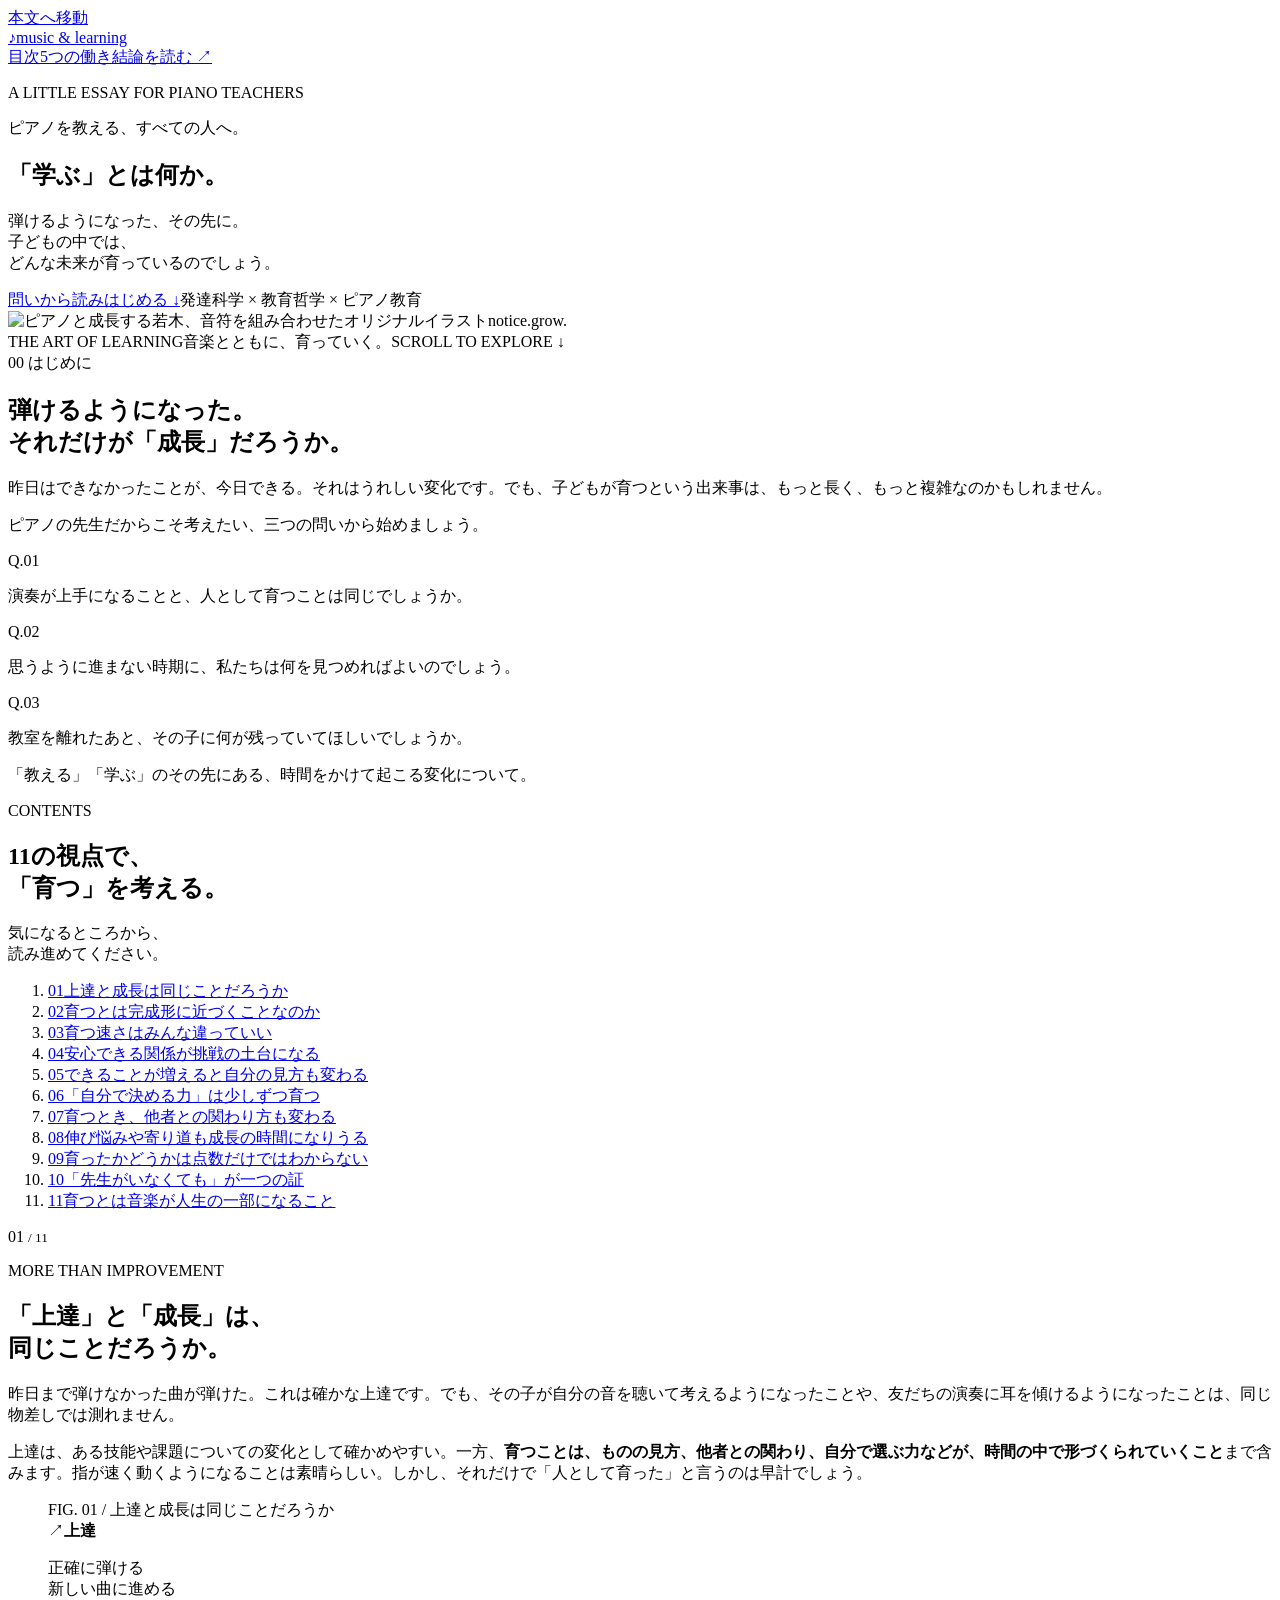
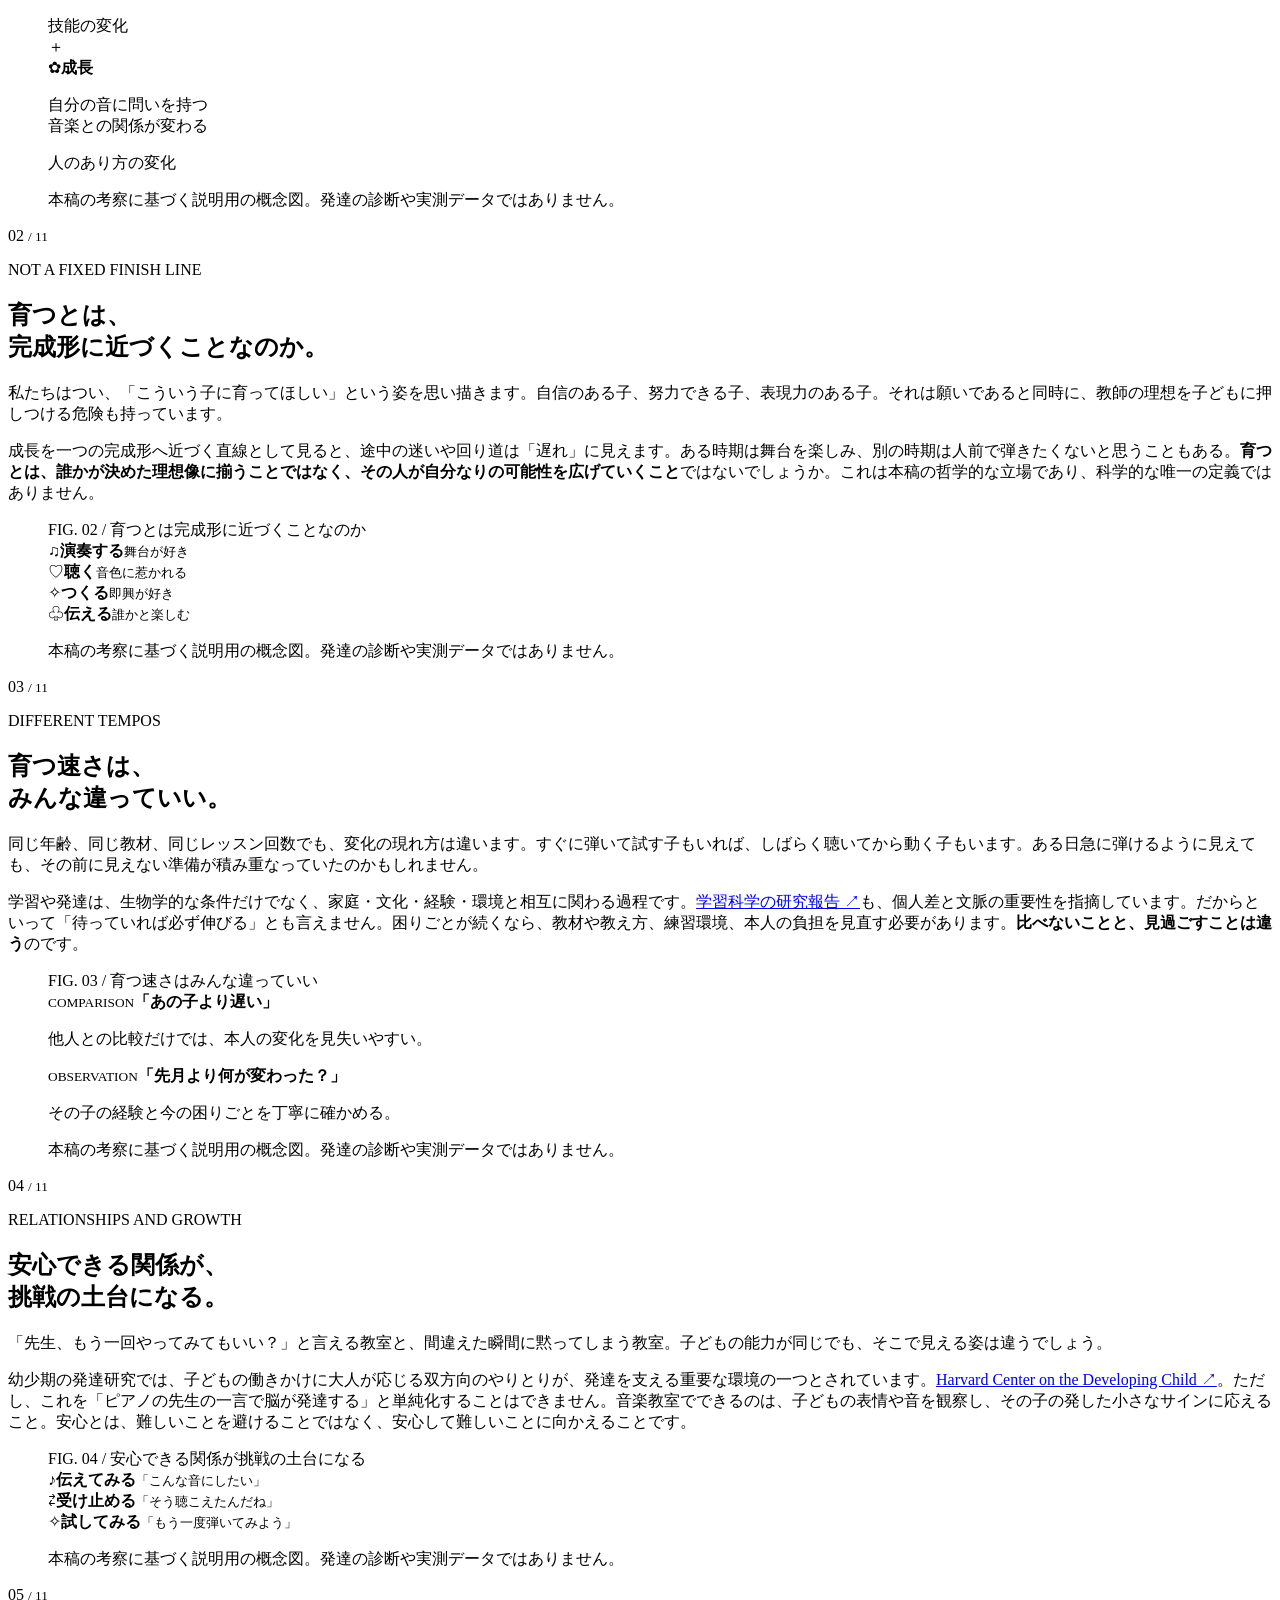
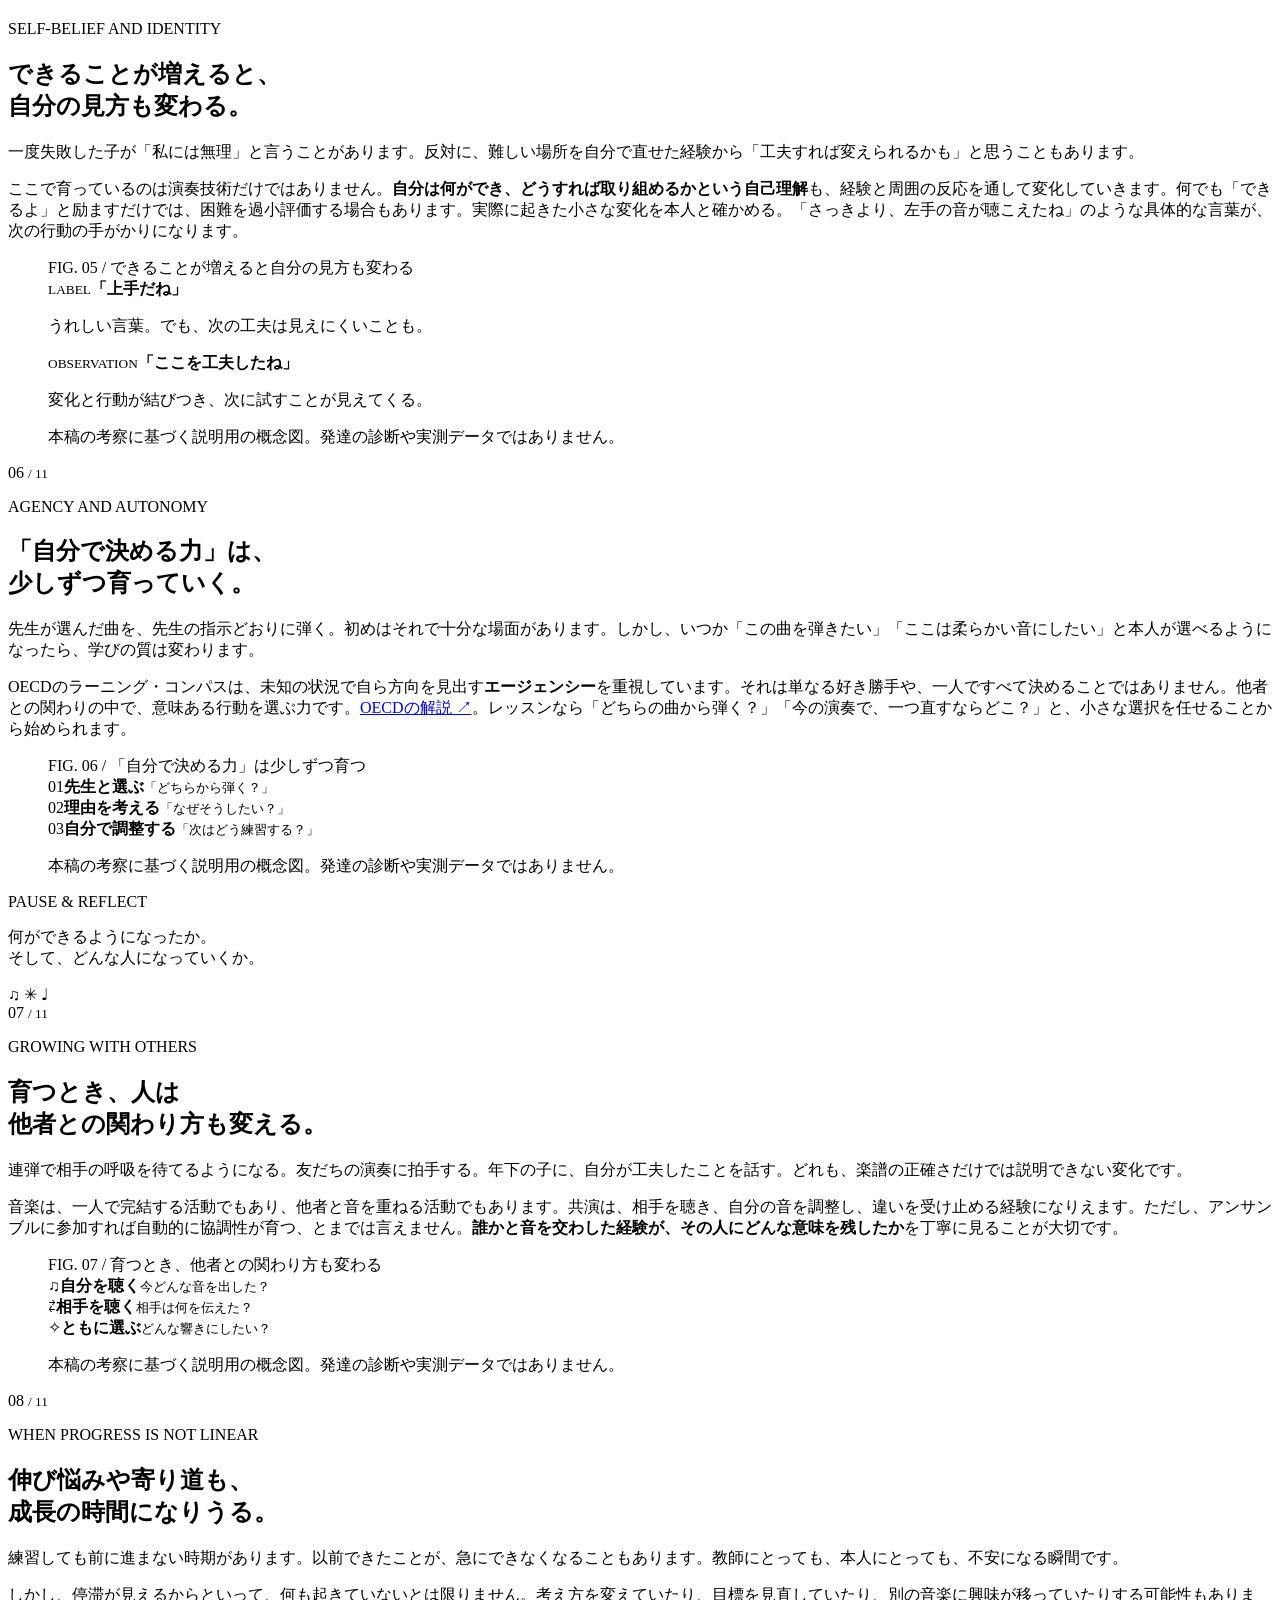
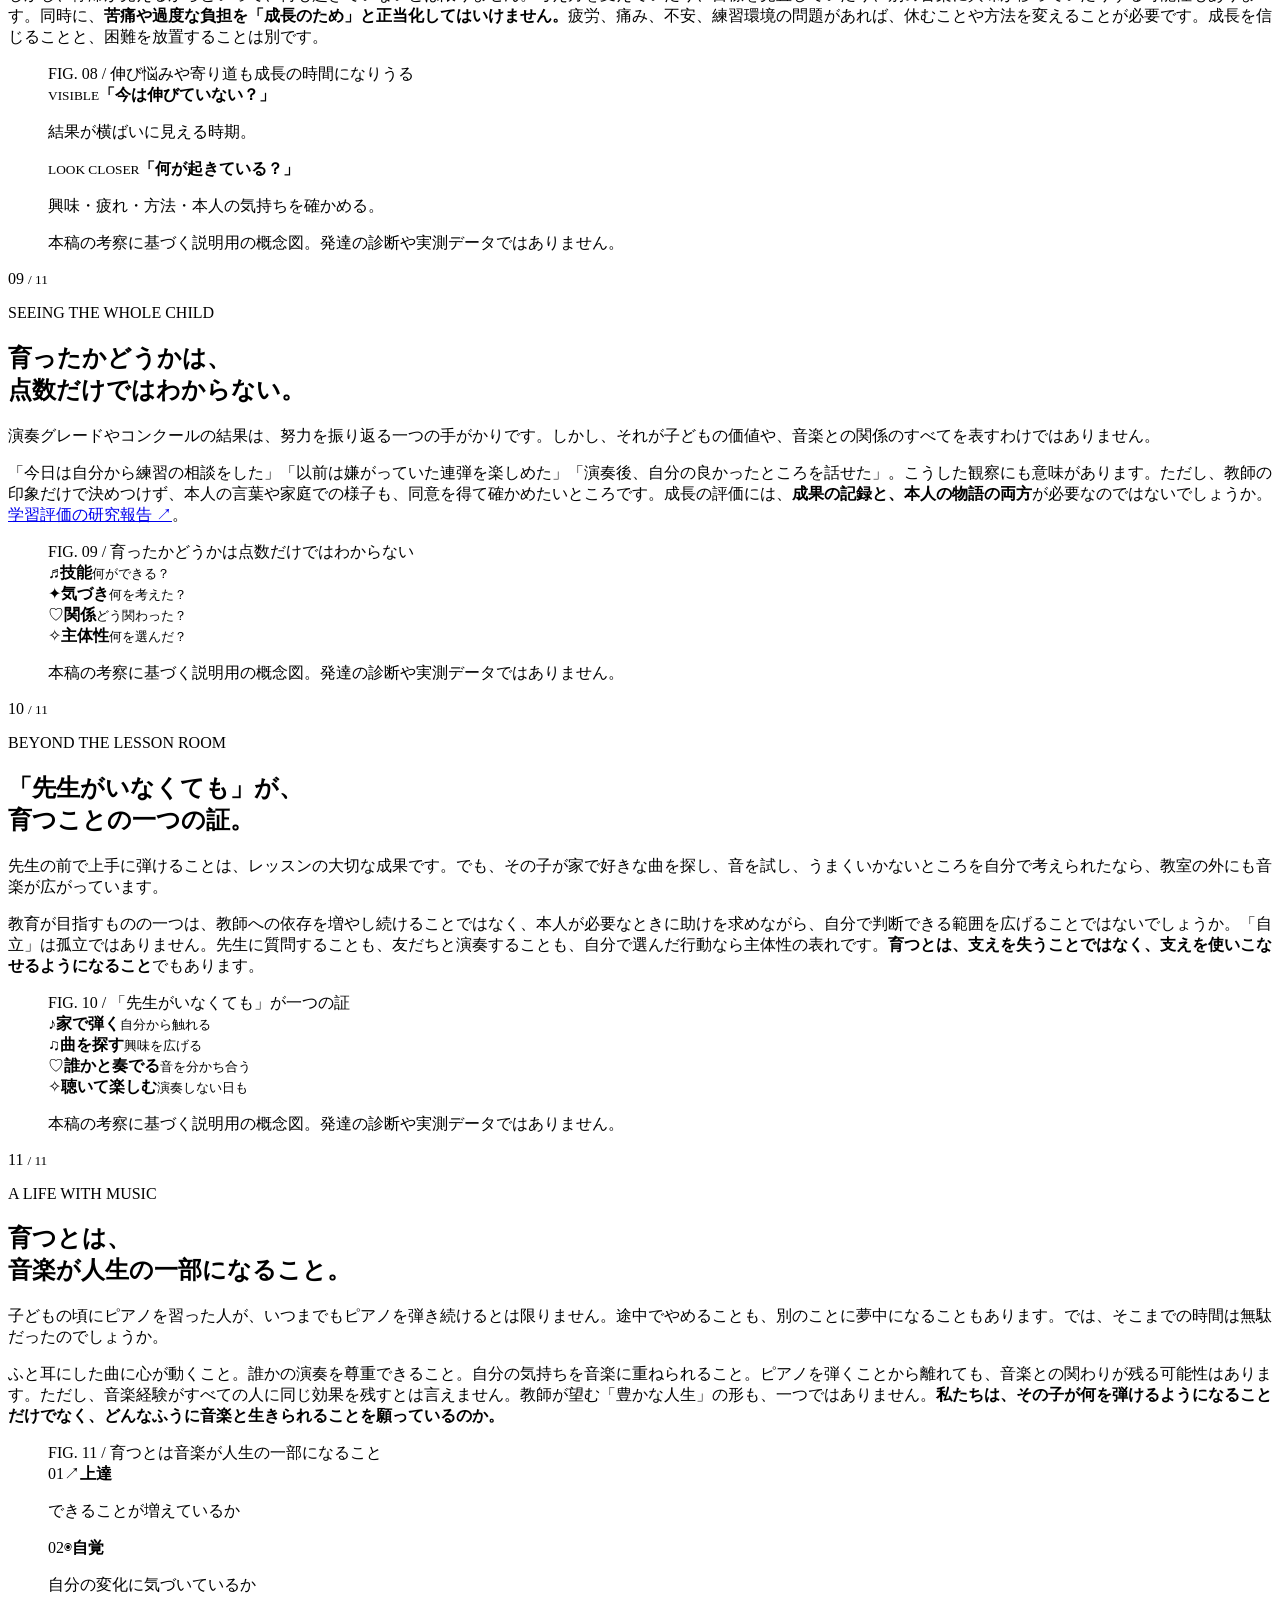
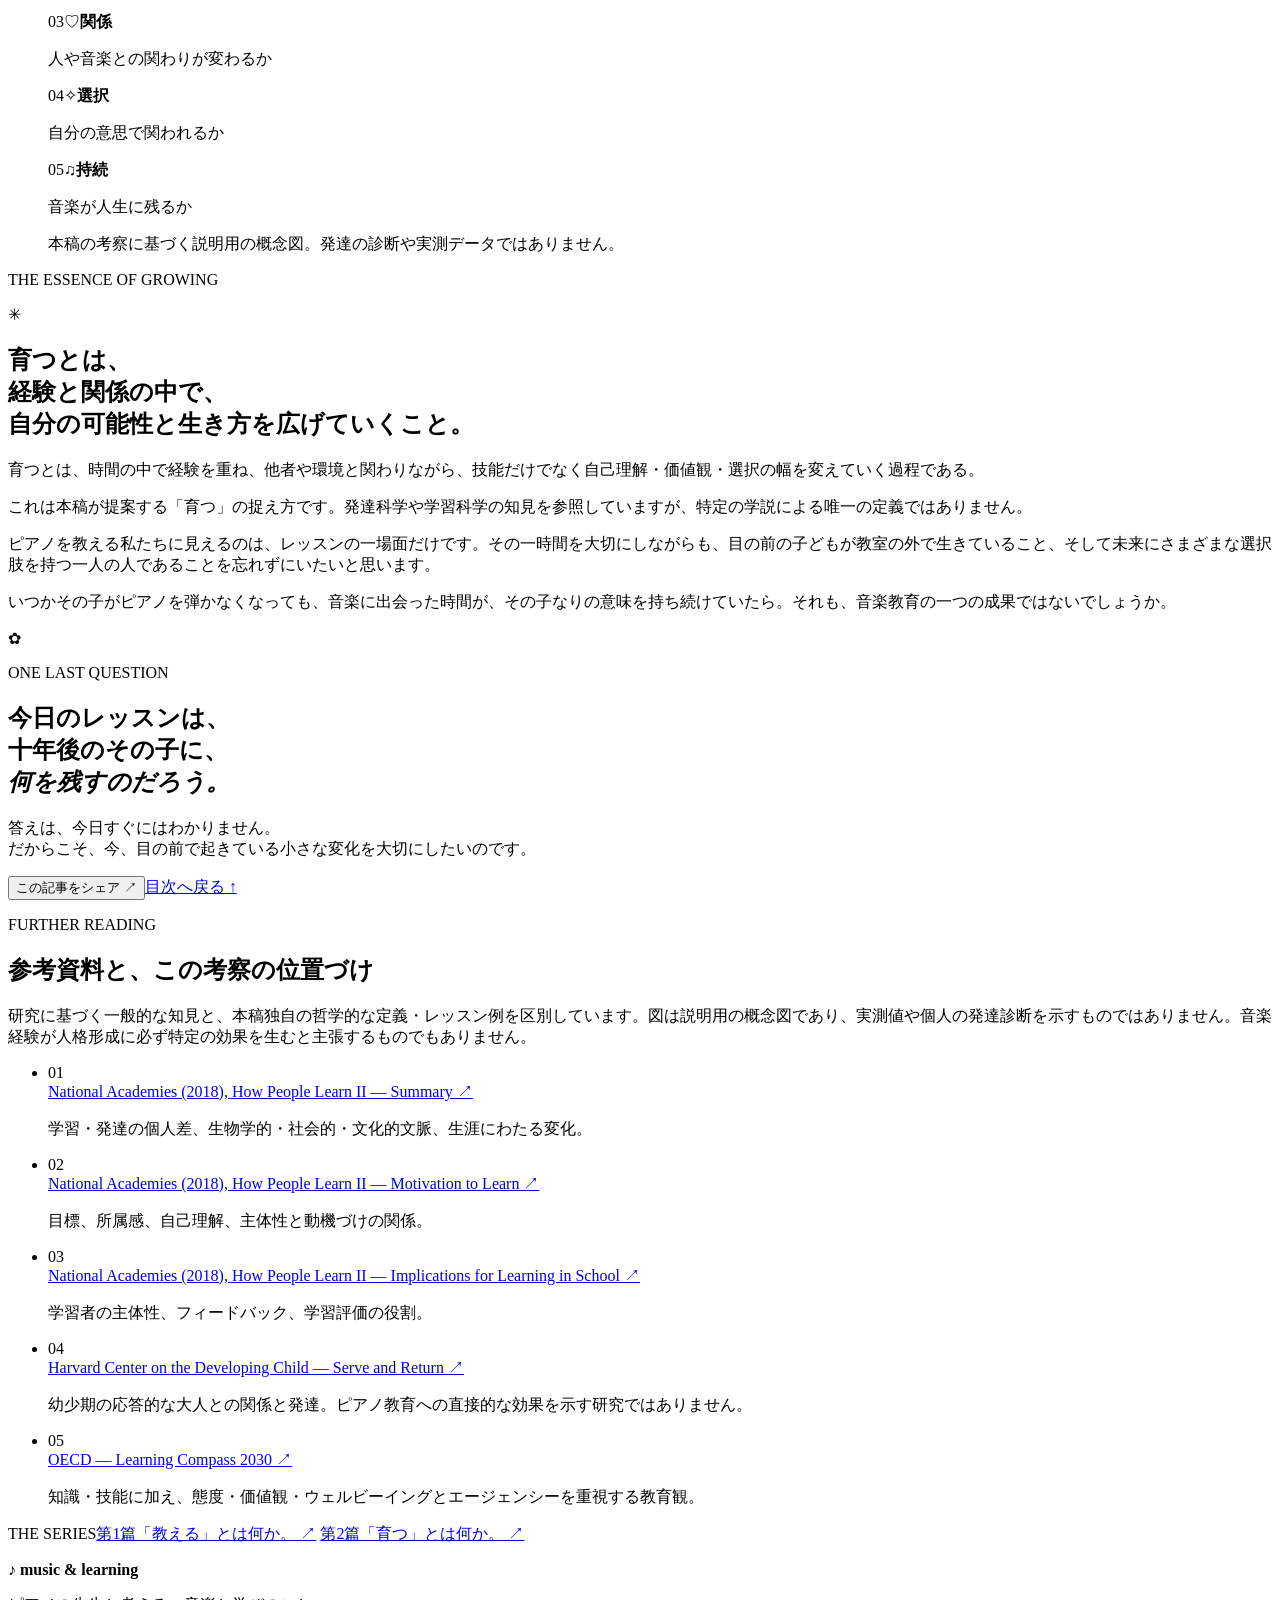
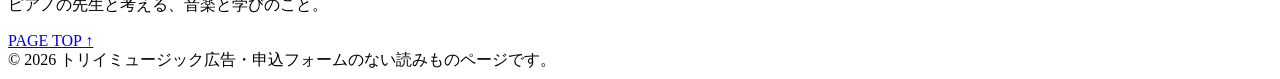
==== grow/index.html @ fafa1468 "Publish third essay LP: Growing beyond piano skill, eleven chapters with research sources" ====
<!doctype html>
<html lang="ja">
<head>
<meta charset="utf-8">
<meta name="viewport" content="width=device-width,initial-scale=1">
<meta name="color-scheme" content="light"><meta name="theme-color" content="#faf8f5">
<title>「育つ」とは何か。｜ピアノの先生と考える、成長の本質</title>
<meta name="description" content="上達することと、育つことは同じ？ ピアノの先生と考える、成長の本質。発達・安心・主体性・評価・音楽のある人生を11の視点から深く考察します。">
<meta name="robots" content="index,follow,max-image-preview:large">
<link rel="canonical" href="https://kens-pro.github.io/Column001/grow/">
<meta property="og:type" content="article"><meta property="og:locale" content="ja_JP">
<meta property="og:title" content="「育つ」とは何か。｜ピアノの先生と考える、成長の本質">
<meta property="og:description" content="弾けるようになった。その先に何が育つ？ ピアノ指導者のための成長をめぐる11章のエッセイ。">
<meta property="og:url" content="https://kens-pro.github.io/Column001/grow/">
<meta property="og:image" content="https://kens-pro.github.io/Column001/grow/hero.svg"><meta name="twitter:card" content="summary_large_image">
<link rel="preconnect" href="https://fonts.googleapis.com"><link rel="preconnect" href="https://fonts.gstatic.com" crossorigin>
<link href="https://fonts.googleapis.com/css2?family=DM+Sans:wght@400;500;600;700&family=Noto+Sans+JP:wght@400;500;600;700&family=Zen+Old+Mincho:wght@400;500;600;700&display=swap" rel="stylesheet">
<link rel="stylesheet" href="./styles.css">
<script type="application/ld+json">{"@context":"https://schema.org","@type":"Article","headline":"「育つ」とは何か。","description":"ピアノ指導者と考える、成長の本質と音楽が人生に残すもの","inLanguage":"ja-JP","mainEntityOfPage":"https://kens-pro.github.io/Column001/grow/","author":{"@type":"Organization","name":"トリイミュージック"},"publisher":{"@type":"Organization","name":"トリイミュージック"},"about":[{"@type":"Thing","name":"音楽教育"},{"@type":"Thing","name":"ピアノレッスン"},{"@type":"Thing","name":"学習科学"}]}</script>
<!-- GTMは既存のGitHub LP用コンテナ。GA4はGTM側のGoogleタグで一元管理、gtag重複送信は行わない。 -->
<script>(function(w,d,s,l,i){w[l]=w[l]||[];w[l].push({'gtm.start':new Date().getTime(),event:'gtm.js'});var f=d.getElementsByTagName(s)[0],j=d.createElement(s),dl=l!=='dataLayer'?'&l='+l:'';j.async=true;j.src='https://www.googletagmanager.com/gtm.js?id='+i+dl;f.parentNode.insertBefore(j,f);})(window,document,'script','dataLayer','GTM-WHZRZKGG');</script>
<meta name="clarity-project-id" content="">
</head>
<body>
<noscript><iframe src="https://www.googletagmanager.com/ns.html?id=GTM-WHZRZKGG" height="0" width="0" style="display:none;visibility:hidden" title="GTM"></iframe></noscript>
<a href="#main" class="skip-link">本文へ移動</a><div id="reading-progress" class="reading-progress" role="presentation"></div>
<header class="site-header"><div class="header-inner"><a class="wordmark" href="#top"><span class="wordmark-mark">♪</span><span>music &amp; learning</span></a><nav class="header-nav" aria-label="ページ内メニュー"><a href="#contents">目次</a><a href="#chapter-11">5つの働き</a><a class="header-pill" href="#conclusion">結論を読む ↗</a></nav></div></header>
<main id="main">
<section class="hero" id="top"><div class="hero-inner"><div class="hero-copy">
<p class="eyebrow"><span class="eyebrow-line"></span>A LITTLE ESSAY FOR PIANO TEACHERS</p>
<p class="hero-preface">ピアノを教える、すべての人へ。</p>
<h1 id="hero-title"><span class="hero-title-line">「学ぶ」とは</span><span class="hero-title-line hero-title-line-accent">何か。</span></h1>
<p class="hero-description">弾けるようになった、その先に。<br>子どもの中では、<br>どんな未来が育っているのでしょう。</p>
<div class="hero-actions"><a class="button button-main" href="#questions">問いから読みはじめる ↓</a><span class="read-meta">発達科学 × 教育哲学 × ピアノ教育</span></div>
</div><div class="hero-visual"><img src="./hero.svg" alt="ピアノと成長する若木、音符を組み合わせたオリジナルイラスト" width="800" height="840" fetchpriority="high"><span class="visual-note note-one">notice.</span><span class="visual-note note-two">grow.</span></div></div>
<div class="hero-bottom"><span>THE ART OF LEARNING</span><span>音楽とともに、育っていく。</span><span>SCROLL TO EXPLORE ↓</span></div></section>

<section class="opening section-wrap" id="questions" data-article-section="questions"><div class="section-kicker"><span class="small-num">00</span> はじめに</div><div class="opening-grid"><div><h2 class="display-heading">弾けるようになった。<br><span class="accent-underline">それだけが「成長」だろうか。</span></h2><p>昨日はできなかったことが、今日できる。それはうれしい変化です。でも、子どもが育つという出来事は、もっと長く、もっと複雑なのかもしれません。</p><p>ピアノの先生だからこそ考えたい、三つの問いから始めましょう。</p></div><div class="question-stack"><div class="question-item"><span class="question-num">Q.01</span><p>演奏が上手になることと、人として育つことは同じでしょうか。</p></div><div class="question-item"><span class="question-num">Q.02</span><p>思うように進まない時期に、私たちは何を見つめればよいのでしょう。</p></div><div class="question-item"><span class="question-num">Q.03</span><p>教室を離れたあと、その子に何が残っていてほしいでしょうか。</p></div></div></div><p class="soft-note">「教える」「学ぶ」のその先にある、時間をかけて起こる変化について。</p></section>
<section class="toc-panel" id="contents"><div class="section-wrap toc-inner"><div class="toc-heading"><div><p class="eyebrow muted">CONTENTS</p><h2>11の視点で、<br>「育つ」を考える。</h2></div><p>気になるところから、<br>読み進めてください。</p></div><ol class="toc-grid"><li><a href="#chapter-1"><span>01</span>上達と成長は同じことだろうか</a></li><li><a href="#chapter-2"><span>02</span>育つとは完成形に近づくことなのか</a></li><li><a href="#chapter-3"><span>03</span>育つ速さはみんな違っていい</a></li><li><a href="#chapter-4"><span>04</span>安心できる関係が挑戦の土台になる</a></li><li><a href="#chapter-5"><span>05</span>できることが増えると自分の見方も変わる</a></li><li><a href="#chapter-6"><span>06</span>「自分で決める力」は少しずつ育つ</a></li><li><a href="#chapter-7"><span>07</span>育つとき、他者との関わり方も変わる</a></li><li><a href="#chapter-8"><span>08</span>伸び悩みや寄り道も成長の時間になりうる</a></li><li><a href="#chapter-9"><span>09</span>育ったかどうかは点数だけではわからない</a></li><li><a href="#chapter-10"><span>10</span>「先生がいなくても」が一つの証</a></li><li><a href="#chapter-11"><span>11</span>育つとは音楽が人生の一部になること</a></li></ol></div></section>
<div class="article"><section class="chapter section-wrap " id="chapter-1" data-article-section="01"><div class="chapter-header"><span class="chapter-no">01 <small>/ 11</small></span><div><p class="chapter-overline">MORE THAN IMPROVEMENT</p><h2>「上達」と「成長」は、<br>同じことだろうか。</h2></div></div><div class="prose"><p>昨日まで弾けなかった曲が弾けた。これは確かな上達です。でも、その子が自分の音を聴いて考えるようになったことや、友だちの演奏に耳を傾けるようになったことは、同じ物差しでは測れません。</p><p>上達は、ある技能や課題についての変化として確かめやすい。一方、<strong>育つことは、ものの見方、他者との関わり、自分で選ぶ力などが、時間の中で形づくられていくこと</strong>まで含みます。指が速く動くようになることは素晴らしい。しかし、それだけで「人として育った」と言うのは早計でしょう。</p></div><figure class="visual-card"><figcaption class="figure-label">FIG. 01 / 上達と成長は同じことだろうか</figcaption><div class="compare-cols"><div class="compare-box teacher"><span class="diagram-icon">↗</span><strong>上達</strong><p>正確に弾ける<br>新しい曲に進める</p><span class="diagram-caption">技能の変化</span></div><div class="figure-arrow">＋</div><div class="compare-box student"><span class="diagram-icon">✿</span><strong>成長</strong><p>自分の音に問いを持つ<br>音楽との関係が変わる</p><span class="diagram-caption">人のあり方の変化</span></div></div><p class="figure-foot">本稿の考察に基づく説明用の概念図。発達の診断や実測データではありません。</p></figure></section>
<section class="chapter section-wrap " id="chapter-2" data-article-section="02"><div class="chapter-header"><span class="chapter-no">02 <small>/ 11</small></span><div><p class="chapter-overline">NOT A FIXED FINISH LINE</p><h2>育つとは、<br>完成形に近づくことなのか。</h2></div></div><div class="prose"><p>私たちはつい、「こういう子に育ってほしい」という姿を思い描きます。自信のある子、努力できる子、表現力のある子。それは願いであると同時に、教師の理想を子どもに押しつける危険も持っています。</p><p>成長を一つの完成形へ近づく直線として見ると、途中の迷いや回り道は「遅れ」に見えます。ある時期は舞台を楽しみ、別の時期は人前で弾きたくないと思うこともある。<strong>育つとは、誰かが決めた理想像に揃うことではなく、その人が自分なりの可能性を広げていくこと</strong>ではないでしょうか。これは本稿の哲学的な立場であり、科学的な唯一の定義ではありません。</p></div><figure class="visual-card"><figcaption class="figure-label">FIG. 02 / 育つとは完成形に近づくことなのか</figcaption><div class="learning-four"><div><span class="learning-four-symbol">♫</span><strong>演奏する</strong><small>舞台が好き</small></div><div><span class="learning-four-symbol">♡</span><strong>聴く</strong><small>音色に惹かれる</small></div><div><span class="learning-four-symbol">✧</span><strong>つくる</strong><small>即興が好き</small></div><div><span class="learning-four-symbol">♧</span><strong>伝える</strong><small>誰かと楽しむ</small></div></div><p class="figure-foot">本稿の考察に基づく説明用の概念図。発達の診断や実測データではありません。</p></figure></section>
<section class="chapter section-wrap " id="chapter-3" data-article-section="03"><div class="chapter-header"><span class="chapter-no">03 <small>/ 11</small></span><div><p class="chapter-overline">DIFFERENT TEMPOS</p><h2>育つ速さは、<br>みんな違っていい。</h2></div></div><div class="prose"><p>同じ年齢、同じ教材、同じレッスン回数でも、変化の現れ方は違います。すぐに弾いて試す子もいれば、しばらく聴いてから動く子もいます。ある日急に弾けるように見えても、その前に見えない準備が積み重なっていたのかもしれません。</p><p>学習や発達は、生物学的な条件だけでなく、家庭・文化・経験・環境と相互に関わる過程です。<a class="source-link" href="#sources">学習科学の研究報告 ↗</a>も、個人差と文脈の重要性を指摘しています。だからといって「待っていれば必ず伸びる」とも言えません。困りごとが続くなら、教材や教え方、練習環境、本人の負担を見直す必要があります。<strong>比べないことと、見過ごすことは違う</strong>のです。</p></div><figure class="visual-card"><figcaption class="figure-label">FIG. 03 / 育つ速さはみんな違っていい</figcaption><div class="two-paths"><div class="path-muted"><small>COMPARISON</small><strong>「あの子より遅い」</strong><p>他人との比較だけでは、本人の変化を見失いやすい。</p></div><div class="path-active"><small>OBSERVATION</small><strong>「先月より何が変わった？」</strong><p>その子の経験と今の困りごとを丁寧に確かめる。</p></div></div><p class="figure-foot">本稿の考察に基づく説明用の概念図。発達の診断や実測データではありません。</p></figure></section>
<section class="chapter section-wrap " id="chapter-4" data-article-section="04"><div class="chapter-header"><span class="chapter-no">04 <small>/ 11</small></span><div><p class="chapter-overline">RELATIONSHIPS AND GROWTH</p><h2>安心できる関係が、<br>挑戦の土台になる。</h2></div></div><div class="prose"><p>「先生、もう一回やってみてもいい？」と言える教室と、間違えた瞬間に黙ってしまう教室。子どもの能力が同じでも、そこで見える姿は違うでしょう。</p><p>幼少期の発達研究では、子どもの働きかけに大人が応じる双方向のやりとりが、発達を支える重要な環境の一つとされています。<a class="source-link" href="#sources">Harvard Center on the Developing Child ↗</a>。ただし、これを「ピアノの先生の一言で脳が発達する」と単純化することはできません。音楽教室でできるのは、子どもの表情や音を観察し、その子の発した小さなサインに応えること。安心とは、難しいことを避けることではなく、安心して難しいことに向かえることです。</p></div><figure class="visual-card"><figcaption class="figure-label">FIG. 04 / 安心できる関係が挑戦の土台になる</figcaption><div class="social-diagram"><div><span>♪</span><strong>伝えてみる</strong><small>「こんな音にしたい」</small></div><div><span>⇄</span><strong>受け止める</strong><small>「そう聴こえたんだね」</small></div><div><span>✧</span><strong>試してみる</strong><small>「もう一度弾いてみよう」</small></div></div><p class="figure-foot">本稿の考察に基づく説明用の概念図。発達の診断や実測データではありません。</p></figure></section>
<section class="chapter section-wrap " id="chapter-5" data-article-section="05"><div class="chapter-header"><span class="chapter-no">05 <small>/ 11</small></span><div><p class="chapter-overline">SELF-BELIEF AND IDENTITY</p><h2>できることが増えると、<br>自分の見方も変わる。</h2></div></div><div class="prose"><p>一度失敗した子が「私には無理」と言うことがあります。反対に、難しい場所を自分で直せた経験から「工夫すれば変えられるかも」と思うこともあります。</p><p>ここで育っているのは演奏技術だけではありません。<strong>自分は何ができ、どうすれば取り組めるかという自己理解</strong>も、経験と周囲の反応を通して変化していきます。何でも「できるよ」と励ますだけでは、困難を過小評価する場合もあります。実際に起きた小さな変化を本人と確かめる。「さっきより、左手の音が聴こえたね」のような具体的な言葉が、次の行動の手がかりになります。</p></div><figure class="visual-card"><figcaption class="figure-label">FIG. 05 / できることが増えると自分の見方も変わる</figcaption><div class="two-paths"><div class="path-muted"><small>LABEL</small><strong>「上手だね」</strong><p>うれしい言葉。でも、次の工夫は見えにくいことも。</p></div><div class="path-active"><small>OBSERVATION</small><strong>「ここを工夫したね」</strong><p>変化と行動が結びつき、次に試すことが見えてくる。</p></div></div><p class="figure-foot">本稿の考察に基づく説明用の概念図。発達の診断や実測データではありません。</p></figure></section>
<section class="chapter section-wrap " id="chapter-6" data-article-section="06"><div class="chapter-header"><span class="chapter-no">06 <small>/ 11</small></span><div><p class="chapter-overline">AGENCY AND AUTONOMY</p><h2>「自分で決める力」は、<br>少しずつ育っていく。</h2></div></div><div class="prose"><p>先生が選んだ曲を、先生の指示どおりに弾く。初めはそれで十分な場面があります。しかし、いつか「この曲を弾きたい」「ここは柔らかい音にしたい」と本人が選べるようになったら、学びの質は変わります。</p><p>OECDのラーニング・コンパスは、未知の状況で自ら方向を見出す<strong>エージェンシー</strong>を重視しています。それは単なる好き勝手や、一人ですべて決めることではありません。他者との関わりの中で、意味ある行動を選ぶ力です。<a class="source-link" href="#sources">OECDの解説 ↗</a>。レッスンなら「どちらの曲から弾く？」「今の演奏で、一つ直すならどこ？」と、小さな選択を任せることから始められます。</p></div><figure class="visual-card"><figcaption class="figure-label">FIG. 06 / 「自分で決める力」は少しずつ育つ</figcaption><div class="social-diagram"><div><span>01</span><strong>先生と選ぶ</strong><small>「どちらから弾く？」</small></div><div><span>02</span><strong>理由を考える</strong><small>「なぜそうしたい？」</small></div><div><span>03</span><strong>自分で調整する</strong><small>「次はどう練習する？」</small></div></div><p class="figure-foot">本稿の考察に基づく説明用の概念図。発達の診断や実測データではありません。</p></figure></section><section class="interlude" aria-hidden="true"><div class="interlude-inner"><span>PAUSE &amp; REFLECT</span><p>何ができるようになったか。<br>そして、どんな人になっていくか。</p><span class="interlude-decoration">♫ ✳ ♩</span></div></section><section class="chapter section-wrap " id="chapter-7" data-article-section="07"><div class="chapter-header"><span class="chapter-no">07 <small>/ 11</small></span><div><p class="chapter-overline">GROWING WITH OTHERS</p><h2>育つとき、人は<br>他者との関わり方も変える。</h2></div></div><div class="prose"><p>連弾で相手の呼吸を待てるようになる。友だちの演奏に拍手する。年下の子に、自分が工夫したことを話す。どれも、楽譜の正確さだけでは説明できない変化です。</p><p>音楽は、一人で完結する活動でもあり、他者と音を重ねる活動でもあります。共演は、相手を聴き、自分の音を調整し、違いを受け止める経験になりえます。ただし、アンサンブルに参加すれば自動的に協調性が育つ、とまでは言えません。<strong>誰かと音を交わした経験が、その人にどんな意味を残したか</strong>を丁寧に見ることが大切です。</p></div><figure class="visual-card"><figcaption class="figure-label">FIG. 07 / 育つとき、他者との関わり方も変わる</figcaption><div class="social-diagram"><div><span>♫</span><strong>自分を聴く</strong><small>今どんな音を出した？</small></div><div><span>⇄</span><strong>相手を聴く</strong><small>相手は何を伝えた？</small></div><div><span>✧</span><strong>ともに選ぶ</strong><small>どんな響きにしたい？</small></div></div><p class="figure-foot">本稿の考察に基づく説明用の概念図。発達の診断や実測データではありません。</p></figure></section>
<section class="chapter section-wrap " id="chapter-8" data-article-section="08"><div class="chapter-header"><span class="chapter-no">08 <small>/ 11</small></span><div><p class="chapter-overline">WHEN PROGRESS IS NOT LINEAR</p><h2>伸び悩みや寄り道も、<br>成長の時間になりうる。</h2></div></div><div class="prose"><p>練習しても前に進まない時期があります。以前できたことが、急にできなくなることもあります。教師にとっても、本人にとっても、不安になる瞬間です。</p><p>しかし、停滞が見えるからといって、何も起きていないとは限りません。考え方を変えていたり、目標を見直していたり、別の音楽に興味が移っていたりする可能性もあります。同時に、<strong>苦痛や過度な負担を「成長のため」と正当化してはいけません。</strong>疲労、痛み、不安、練習環境の問題があれば、休むことや方法を変えることが必要です。成長を信じることと、困難を放置することは別です。</p></div><figure class="visual-card"><figcaption class="figure-label">FIG. 08 / 伸び悩みや寄り道も成長の時間になりうる</figcaption><div class="two-paths"><div class="path-muted"><small>VISIBLE</small><strong>「今は伸びていない？」</strong><p>結果が横ばいに見える時期。</p></div><div class="path-active"><small>LOOK CLOSER</small><strong>「何が起きている？」</strong><p>興味・疲れ・方法・本人の気持ちを確かめる。</p></div></div><p class="figure-foot">本稿の考察に基づく説明用の概念図。発達の診断や実測データではありません。</p></figure></section>
<section class="chapter section-wrap " id="chapter-9" data-article-section="09"><div class="chapter-header"><span class="chapter-no">09 <small>/ 11</small></span><div><p class="chapter-overline">SEEING THE WHOLE CHILD</p><h2>育ったかどうかは、<br>点数だけではわからない。</h2></div></div><div class="prose"><p>演奏グレードやコンクールの結果は、努力を振り返る一つの手がかりです。しかし、それが子どもの価値や、音楽との関係のすべてを表すわけではありません。</p><p>「今日は自分から練習の相談をした」「以前は嫌がっていた連弾を楽しめた」「演奏後、自分の良かったところを話せた」。こうした観察にも意味があります。ただし、教師の印象だけで決めつけず、本人の言葉や家庭での様子も、同意を得て確かめたいところです。成長の評価には、<strong>成果の記録と、本人の物語の両方</strong>が必要なのではないでしょうか。<a class="source-link" href="#sources">学習評価の研究報告 ↗</a>。</p></div><figure class="visual-card"><figcaption class="figure-label">FIG. 09 / 育ったかどうかは点数だけではわからない</figcaption><div class="learning-four"><div><span class="learning-four-symbol">♬</span><strong>技能</strong><small>何ができる？</small></div><div><span class="learning-four-symbol">✦</span><strong>気づき</strong><small>何を考えた？</small></div><div><span class="learning-four-symbol">♡</span><strong>関係</strong><small>どう関わった？</small></div><div><span class="learning-four-symbol">✧</span><strong>主体性</strong><small>何を選んだ？</small></div></div><p class="figure-foot">本稿の考察に基づく説明用の概念図。発達の診断や実測データではありません。</p></figure></section>
<section class="chapter section-wrap " id="chapter-10" data-article-section="10"><div class="chapter-header"><span class="chapter-no">10 <small>/ 11</small></span><div><p class="chapter-overline">BEYOND THE LESSON ROOM</p><h2>「先生がいなくても」が、<br>育つことの一つの証。</h2></div></div><div class="prose"><p>先生の前で上手に弾けることは、レッスンの大切な成果です。でも、その子が家で好きな曲を探し、音を試し、うまくいかないところを自分で考えられたなら、教室の外にも音楽が広がっています。</p><p>教育が目指すものの一つは、教師への依存を増やし続けることではなく、本人が必要なときに助けを求めながら、自分で判断できる範囲を広げることではないでしょうか。「自立」は孤立ではありません。先生に質問することも、友だちと演奏することも、自分で選んだ行動なら主体性の表れです。<strong>育つとは、支えを失うことではなく、支えを使いこなせるようになること</strong>でもあります。</p></div><figure class="visual-card"><figcaption class="figure-label">FIG. 10 / 「先生がいなくても」が一つの証</figcaption><div class="learning-four"><div><span class="learning-four-symbol">♪</span><strong>家で弾く</strong><small>自分から触れる</small></div><div><span class="learning-four-symbol">♫</span><strong>曲を探す</strong><small>興味を広げる</small></div><div><span class="learning-four-symbol">♡</span><strong>誰かと奏でる</strong><small>音を分かち合う</small></div><div><span class="learning-four-symbol">✧</span><strong>聴いて楽しむ</strong><small>演奏しない日も</small></div></div><p class="figure-foot">本稿の考察に基づく説明用の概念図。発達の診断や実測データではありません。</p></figure></section>
<section class="chapter section-wrap chapter-eleven" id="chapter-11" data-article-section="11"><div class="chapter-header"><span class="chapter-no">11 <small>/ 11</small></span><div><p class="chapter-overline">A LIFE WITH MUSIC</p><h2>育つとは、<br>音楽が人生の一部になること。</h2></div></div><div class="prose"><p>子どもの頃にピアノを習った人が、いつまでもピアノを弾き続けるとは限りません。途中でやめることも、別のことに夢中になることもあります。では、そこまでの時間は無駄だったのでしょうか。</p><p>ふと耳にした曲に心が動くこと。誰かの演奏を尊重できること。自分の気持ちを音楽に重ねられること。ピアノを弾くことから離れても、音楽との関わりが残る可能性はあります。ただし、音楽経験がすべての人に同じ効果を残すとは言えません。教師が望む「豊かな人生」の形も、一つではありません。<strong>私たちは、その子が何を弾けるようになることだけでなく、どんなふうに音楽と生きられることを願っているのか。</strong></p></div><figure class="visual-card"><figcaption class="figure-label">FIG. 11 / 育つとは音楽が人生の一部になること</figcaption><div class="five-rows"><div class="five-row"><span class="five-index">01</span><span class="five-symbol">↗</span><strong>上達</strong><p>できることが増えているか</p></div><div class="five-row"><span class="five-index">02</span><span class="five-symbol">◉</span><strong>自覚</strong><p>自分の変化に気づいているか</p></div><div class="five-row"><span class="five-index">03</span><span class="five-symbol">♡</span><strong>関係</strong><p>人や音楽との関わりが変わるか</p></div><div class="five-row"><span class="five-index">04</span><span class="five-symbol">✧</span><strong>選択</strong><p>自分の意思で関われるか</p></div><div class="five-row"><span class="five-index">05</span><span class="five-symbol">♫</span><strong>持続</strong><p>音楽が人生に残るか</p></div></div><p class="figure-foot">本稿の考察に基づく説明用の概念図。発達の診断や実測データではありません。</p></figure></section></div><section class="conclusion" id="conclusion" data-article-section="conclusion"><div class="section-wrap conclusion-inner"><p class="eyebrow">THE ESSENCE OF GROWING</p><span class="conclusion-ornament" aria-hidden="true">✳</span><h2>育つとは、<br><span>経験と関係の中で、</span><br>自分の可能性と生き方を広げていくこと。</h2><p class="conclusion-definition">育つとは、時間の中で経験を重ね、他者や環境と関わりながら、技能だけでなく自己理解・価値観・選択の幅を変えていく過程である。</p><div class="conclusion-prose"><p>これは本稿が提案する「育つ」の捉え方です。発達科学や学習科学の知見を参照していますが、特定の学説による唯一の定義ではありません。</p><p>ピアノを教える私たちに見えるのは、レッスンの一場面だけです。その一時間を大切にしながらも、目の前の子どもが教室の外で生きていること、そして未来にさまざまな選択肢を持つ一人の人であることを忘れずにいたいと思います。</p><p>いつかその子がピアノを弾かなくなっても、音楽に出会った時間が、その子なりの意味を持ち続けていたら。それも、音楽教育の一つの成果ではないでしょうか。</p></div></div></section><section class="final-question section-wrap" id="last-question" data-article-section="last-question"><span class="question-flower">✿</span><p class="eyebrow muted">ONE LAST QUESTION</p><h2>今日のレッスンは、<br>十年後のその子に、<br><em>何を残すのだろう。</em></h2><p>答えは、今日すぐにはわかりません。<br>だからこそ、今、目の前で起きている小さな変化を大切にしたいのです。</p><div class="article-tools"><button id="share-button" class="button button-main" type="button">この記事をシェア ↗</button><a class="button button-ghost" href="#contents">目次へ戻る ↑</a></div><p id="share-status" role="status" aria-live="polite" class="share-status"></p></section><section class="sources-section" id="sources"><div class="section-wrap"><p class="eyebrow muted">FURTHER READING</p><h2>参考資料と、この考察の位置づけ</h2><p class="sources-notice">研究に基づく一般的な知見と、本稿独自の哲学的な定義・レッスン例を区別しています。図は説明用の概念図であり、実測値や個人の発達診断を示すものではありません。音楽経験が人格形成に必ず特定の効果を生むと主張するものでもありません。</p><ul class="source-list">
<li><span>01</span><div><a href="https://www.nationalacademies.org/read/24783/chapter/2" target="_blank" rel="noopener noreferrer">National Academies (2018), How People Learn II — Summary ↗</a><p>学習・発達の個人差、生物学的・社会的・文化的文脈、生涯にわたる変化。</p></div></li>
<li><span>02</span><div><a href="https://www.nationalacademies.org/read/24783/chapter/8" target="_blank" rel="noopener noreferrer">National Academies (2018), How People Learn II — Motivation to Learn ↗</a><p>目標、所属感、自己理解、主体性と動機づけの関係。</p></div></li>
<li><span>03</span><div><a href="https://www.nationalacademies.org/read/24783/chapter/9" target="_blank" rel="noopener noreferrer">National Academies (2018), How People Learn II — Implications for Learning in School ↗</a><p>学習者の主体性、フィードバック、学習評価の役割。</p></div></li>
<li><span>04</span><div><a href="https://developingchild.harvard.edu/key-concept/serve-and-return/" target="_blank" rel="noopener noreferrer">Harvard Center on the Developing Child — Serve and Return ↗</a><p>幼少期の応答的な大人との関係と発達。ピアノ教育への直接的な効果を示す研究ではありません。</p></div></li>
<li><span>05</span><div><a href="https://www.oecd.org/en/data/tools/oecd-learning-compass-2030.html" target="_blank" rel="noopener noreferrer">OECD — Learning Compass 2030 ↗</a><p>知識・技能に加え、態度・価値観・ウェルビーイングとエージェンシーを重視する教育観。</p></div></li>
</ul><p class="related-story"><span>THE SERIES</span><a href="../teach/">第1篇「教える」とは何か。 ↗</a> <a href="../learn/">第2篇「育つ」とは何か。 ↗</a></p></div></section></main><footer class="footer"><div class="section-wrap footer-inner"><div><span class="footer-mark">♪</span> <strong>music &amp; learning</strong><p>ピアノの先生と考える、音楽と学びのこと。</p></div><a href="#top">PAGE TOP ↑</a></div><div class="section-wrap footer-bottom"><span>© <span id="copyright-year">2026</span> トリイミュージック</span><span>広告・申込フォームのない読みものページです。</span></div></footer>
<script src="./app.js" defer></script></body></html>
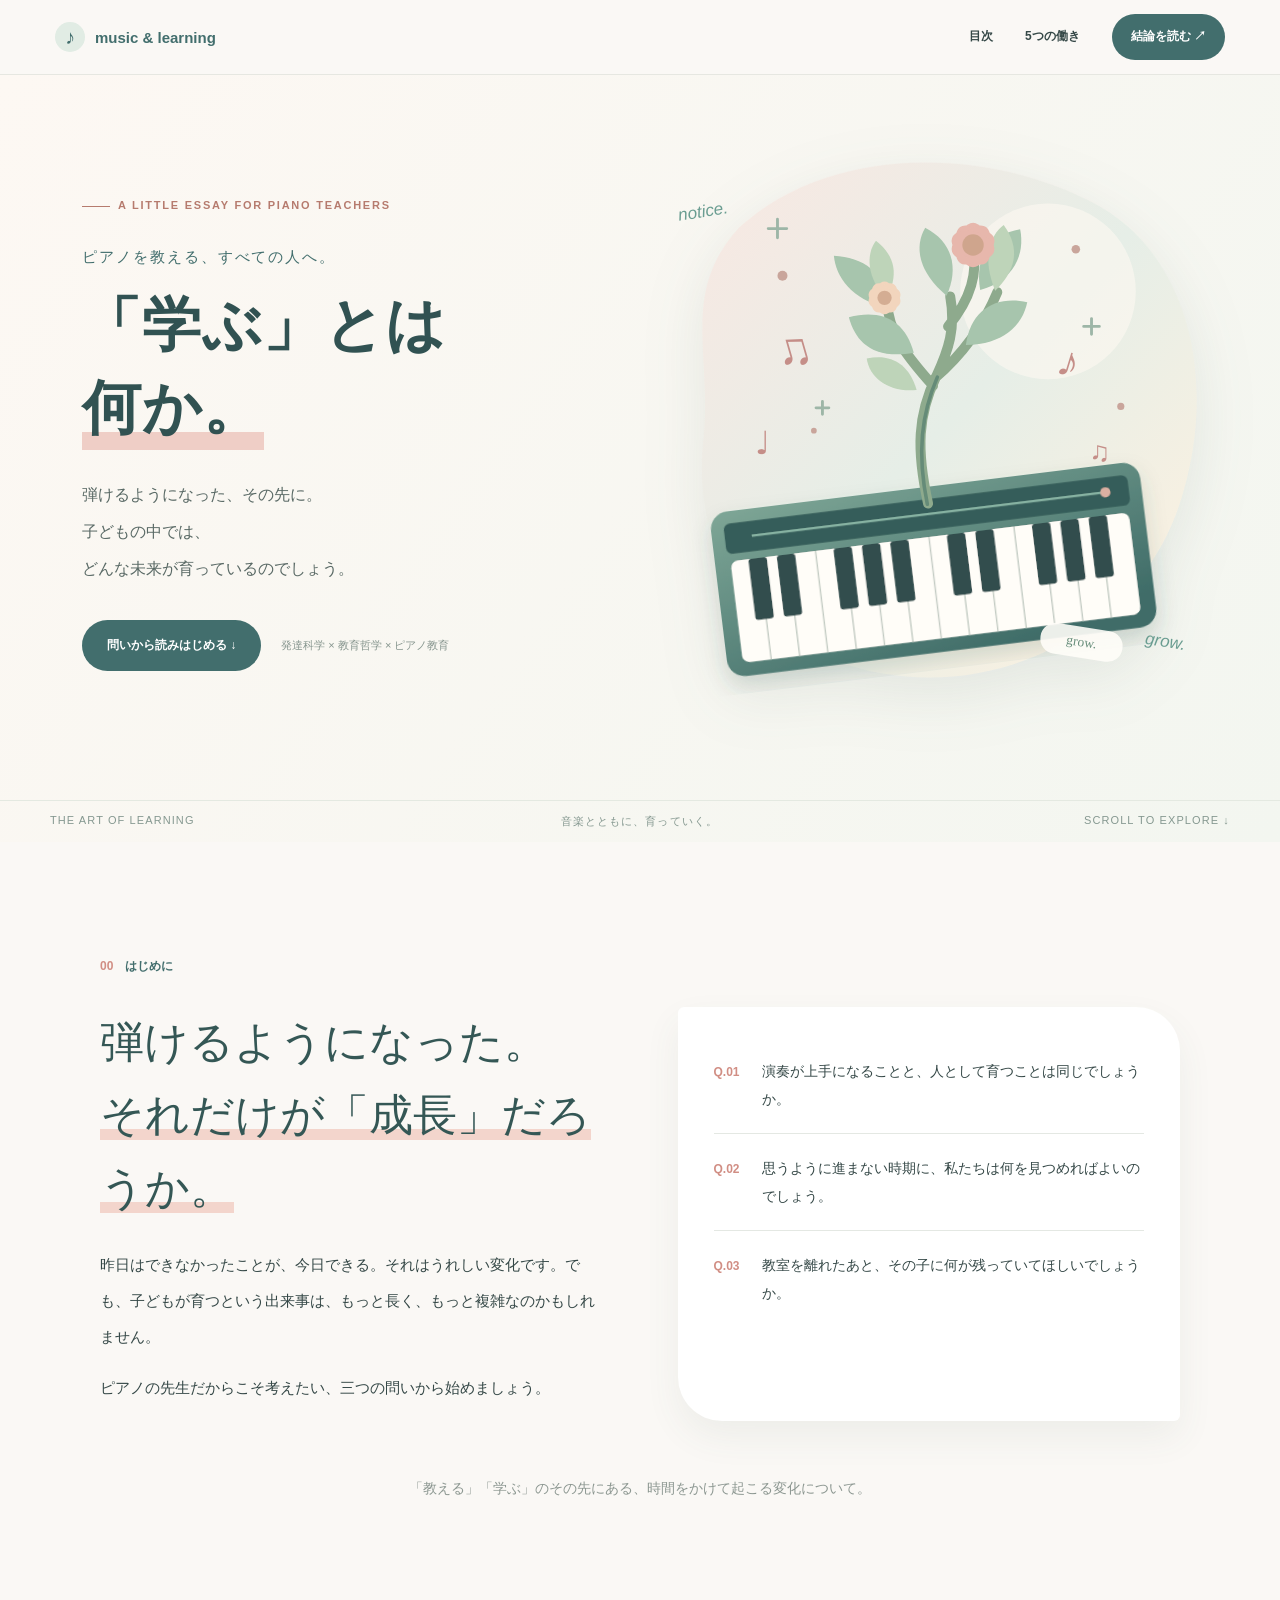
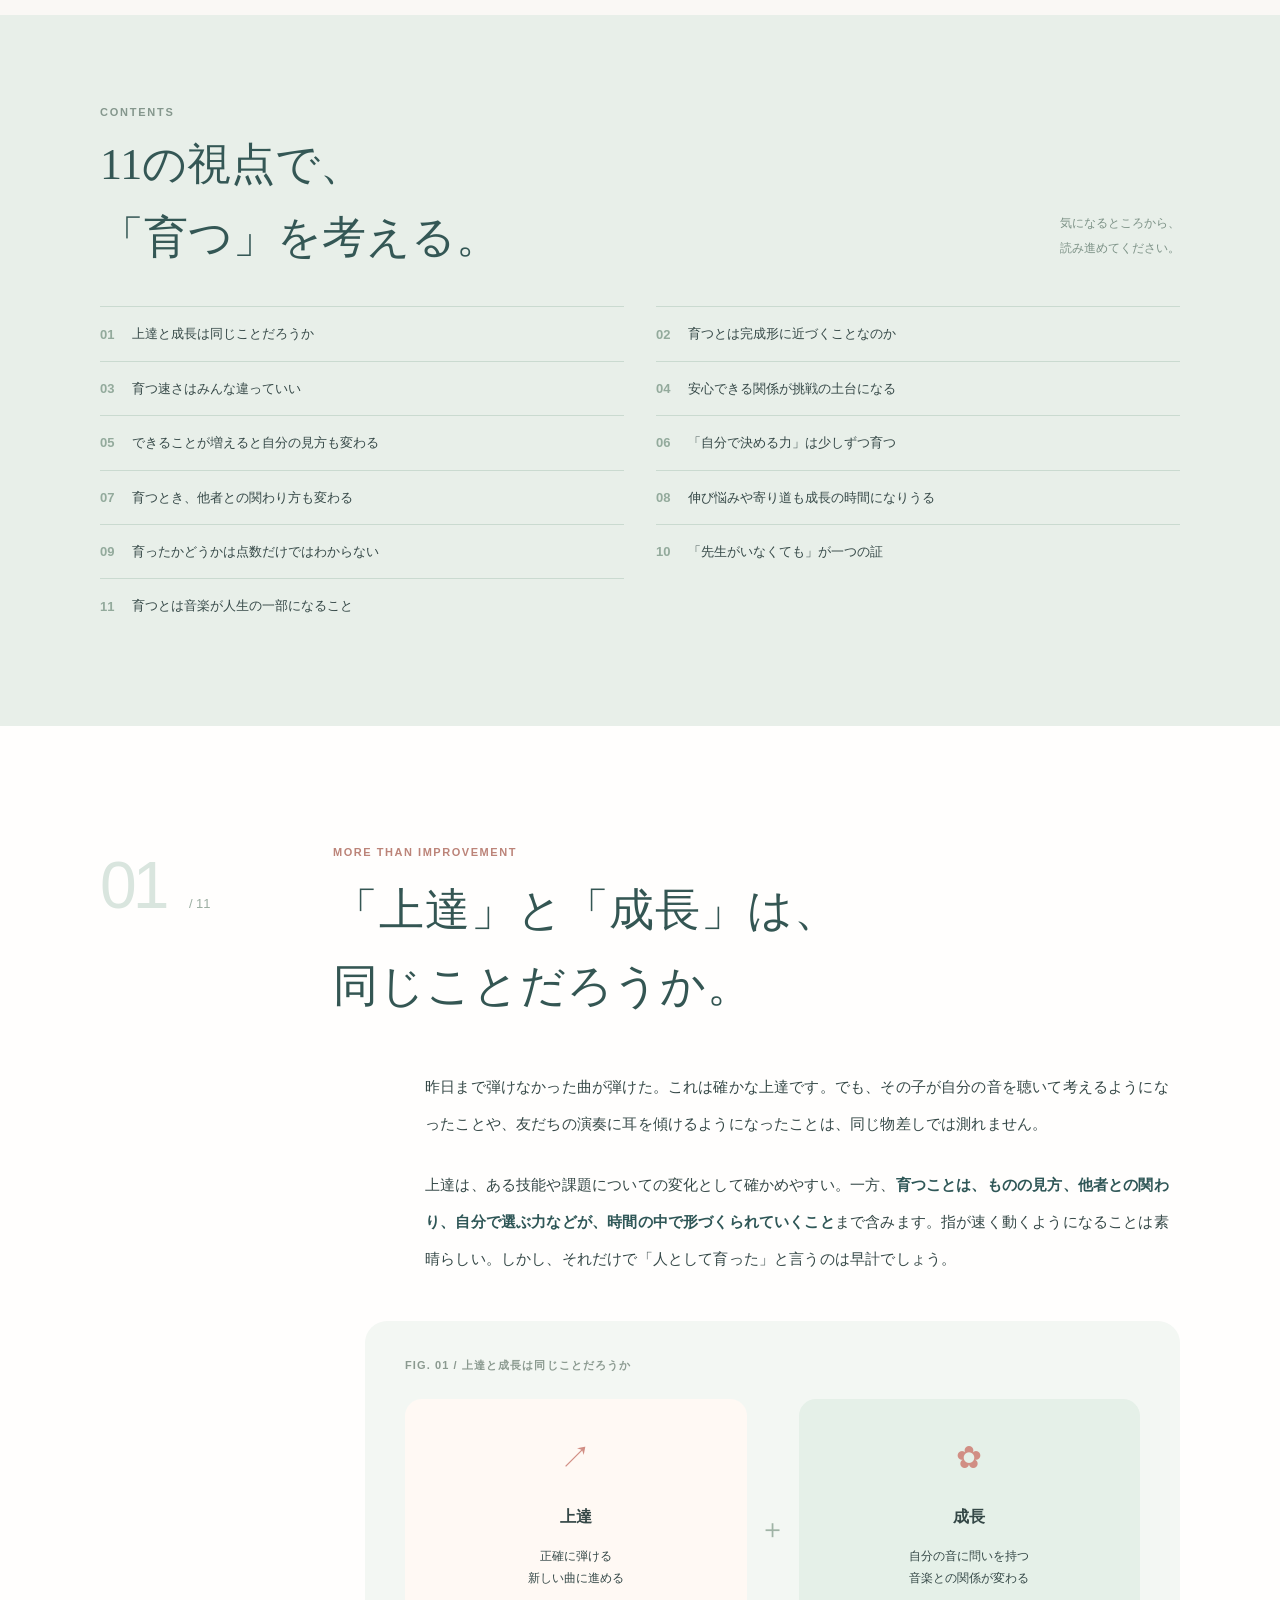
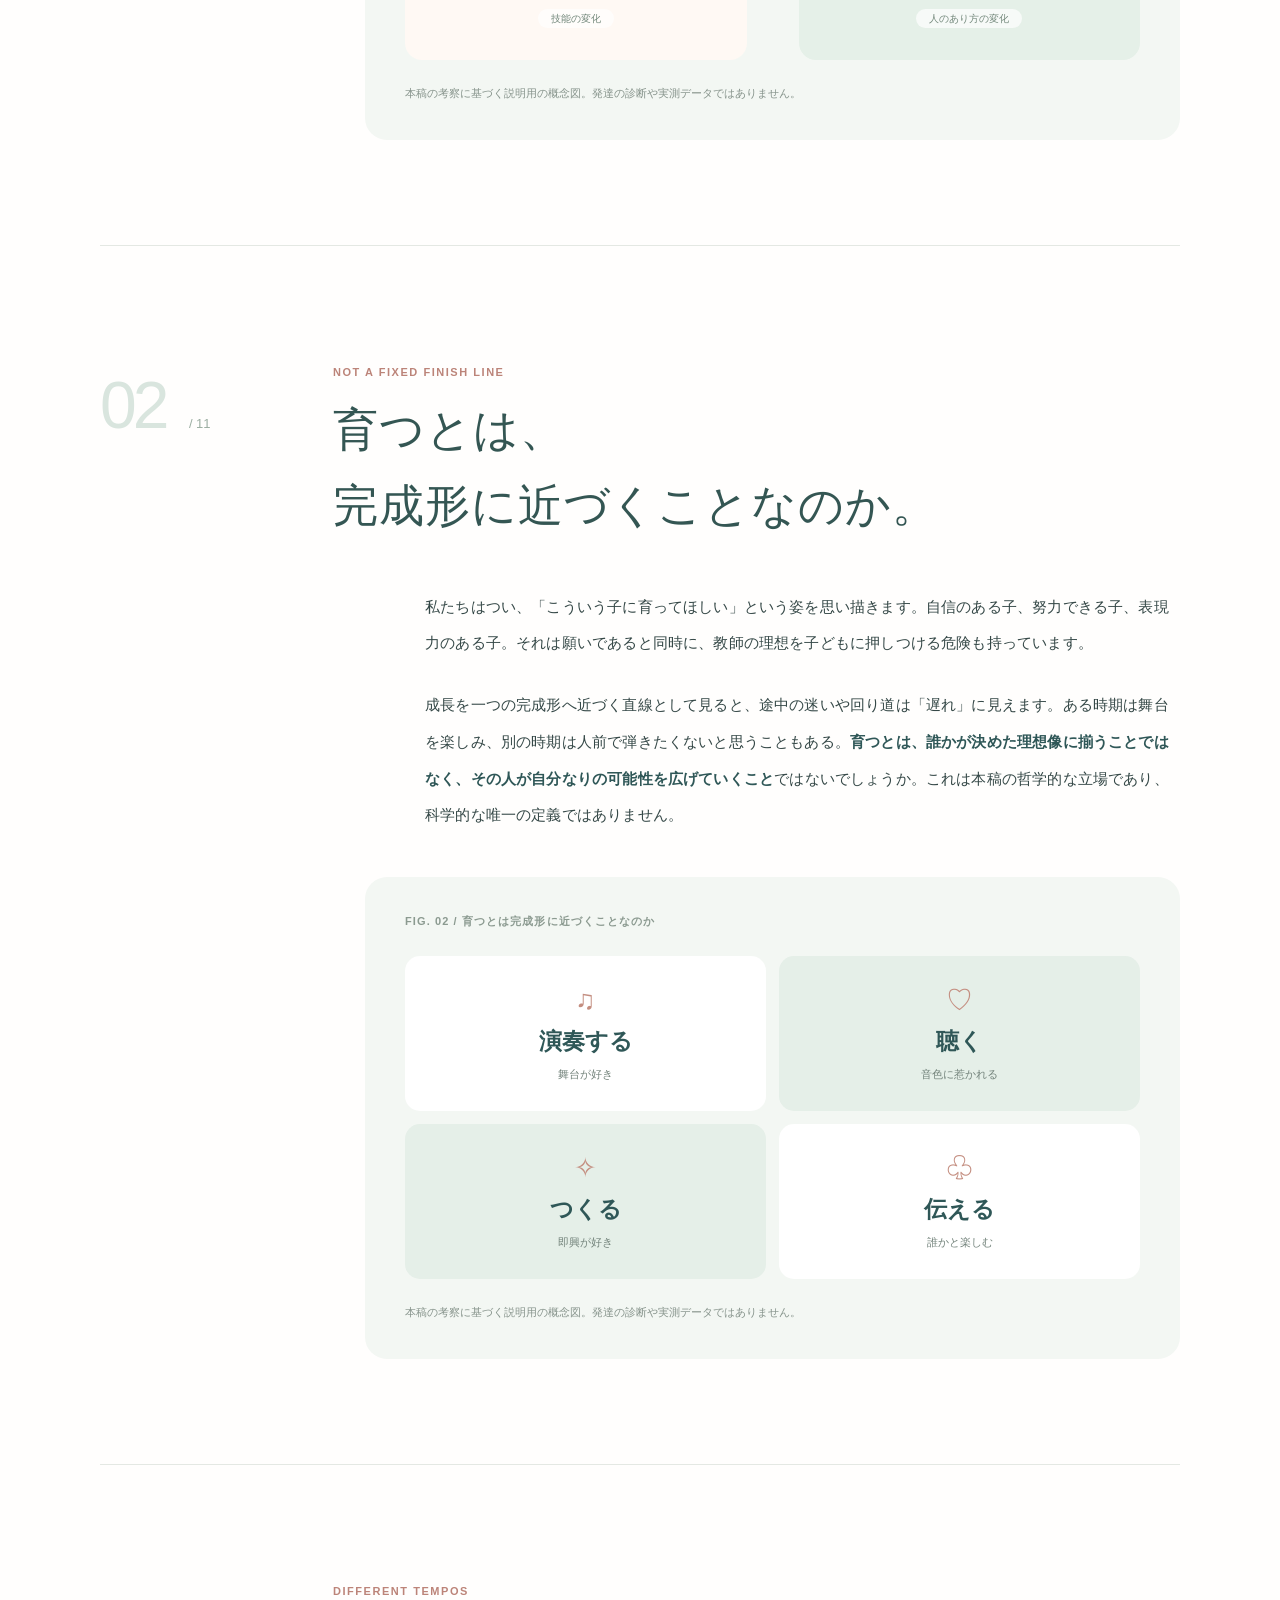
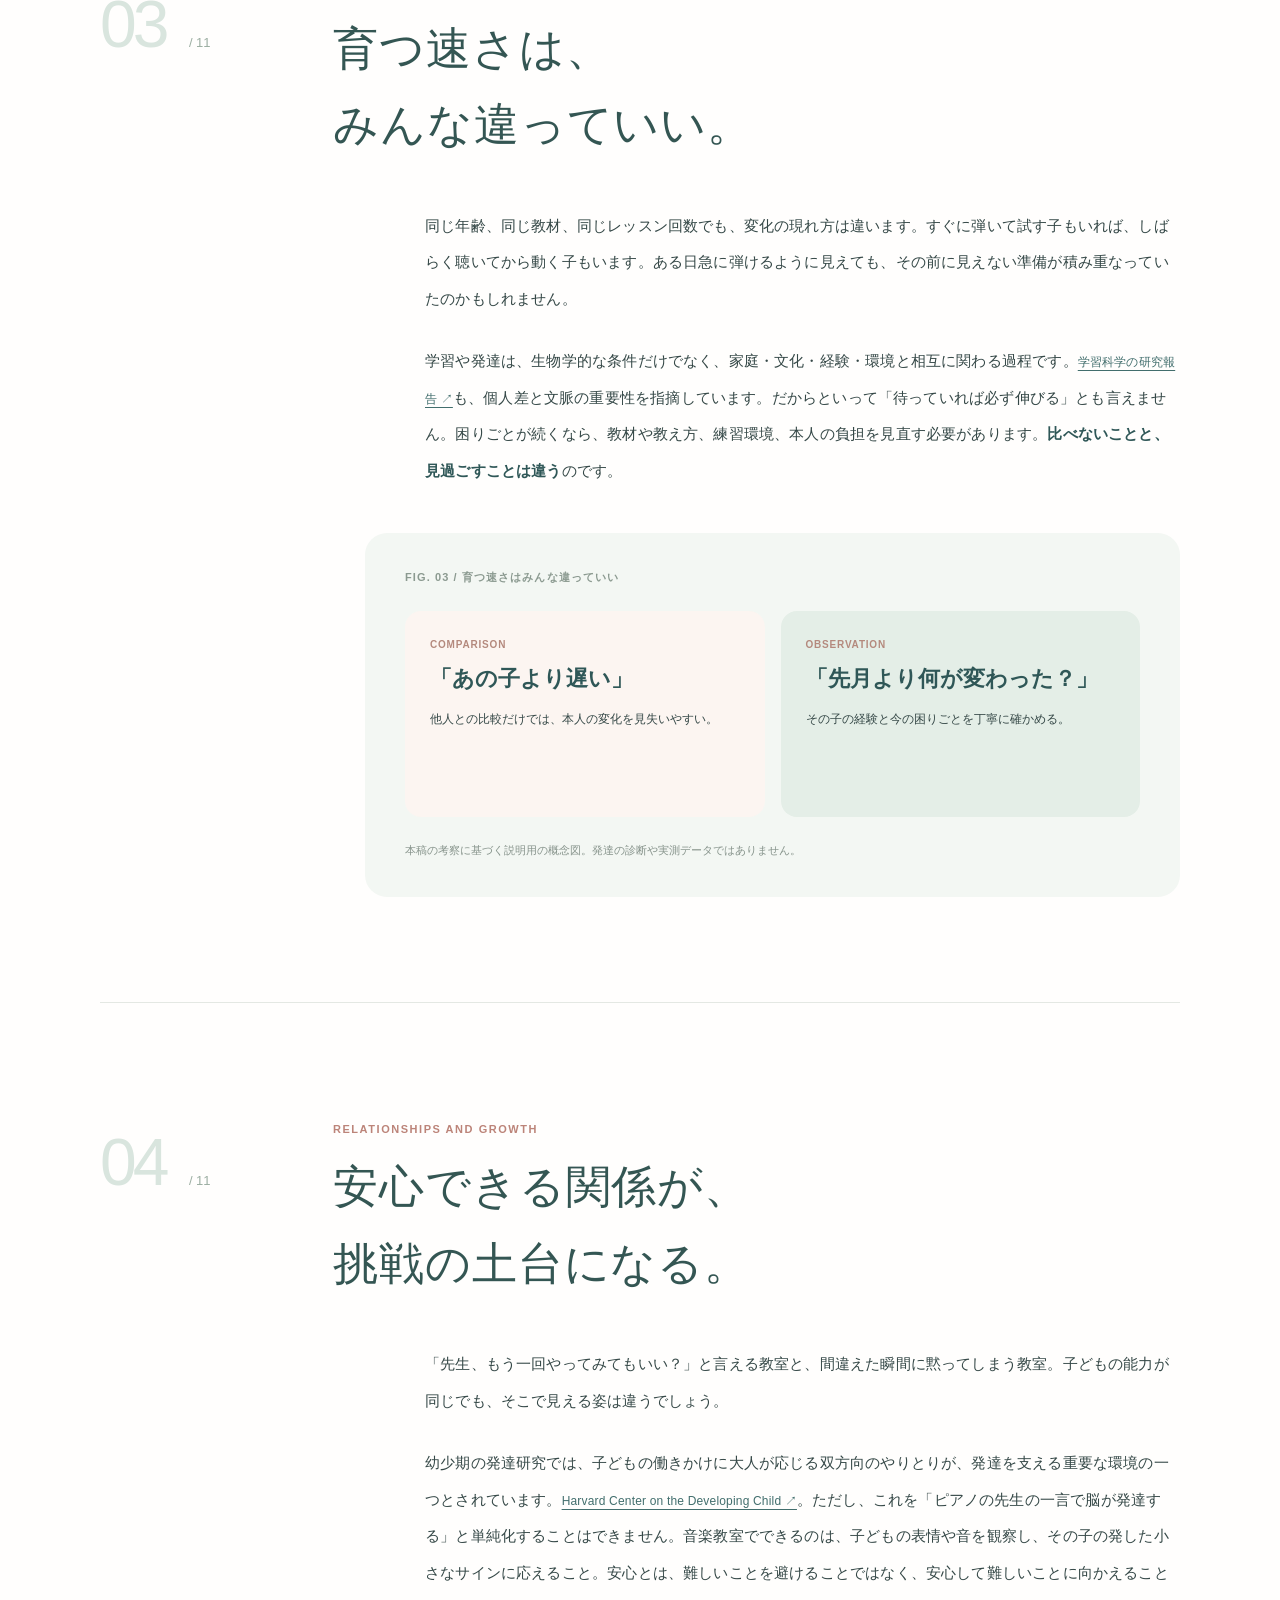
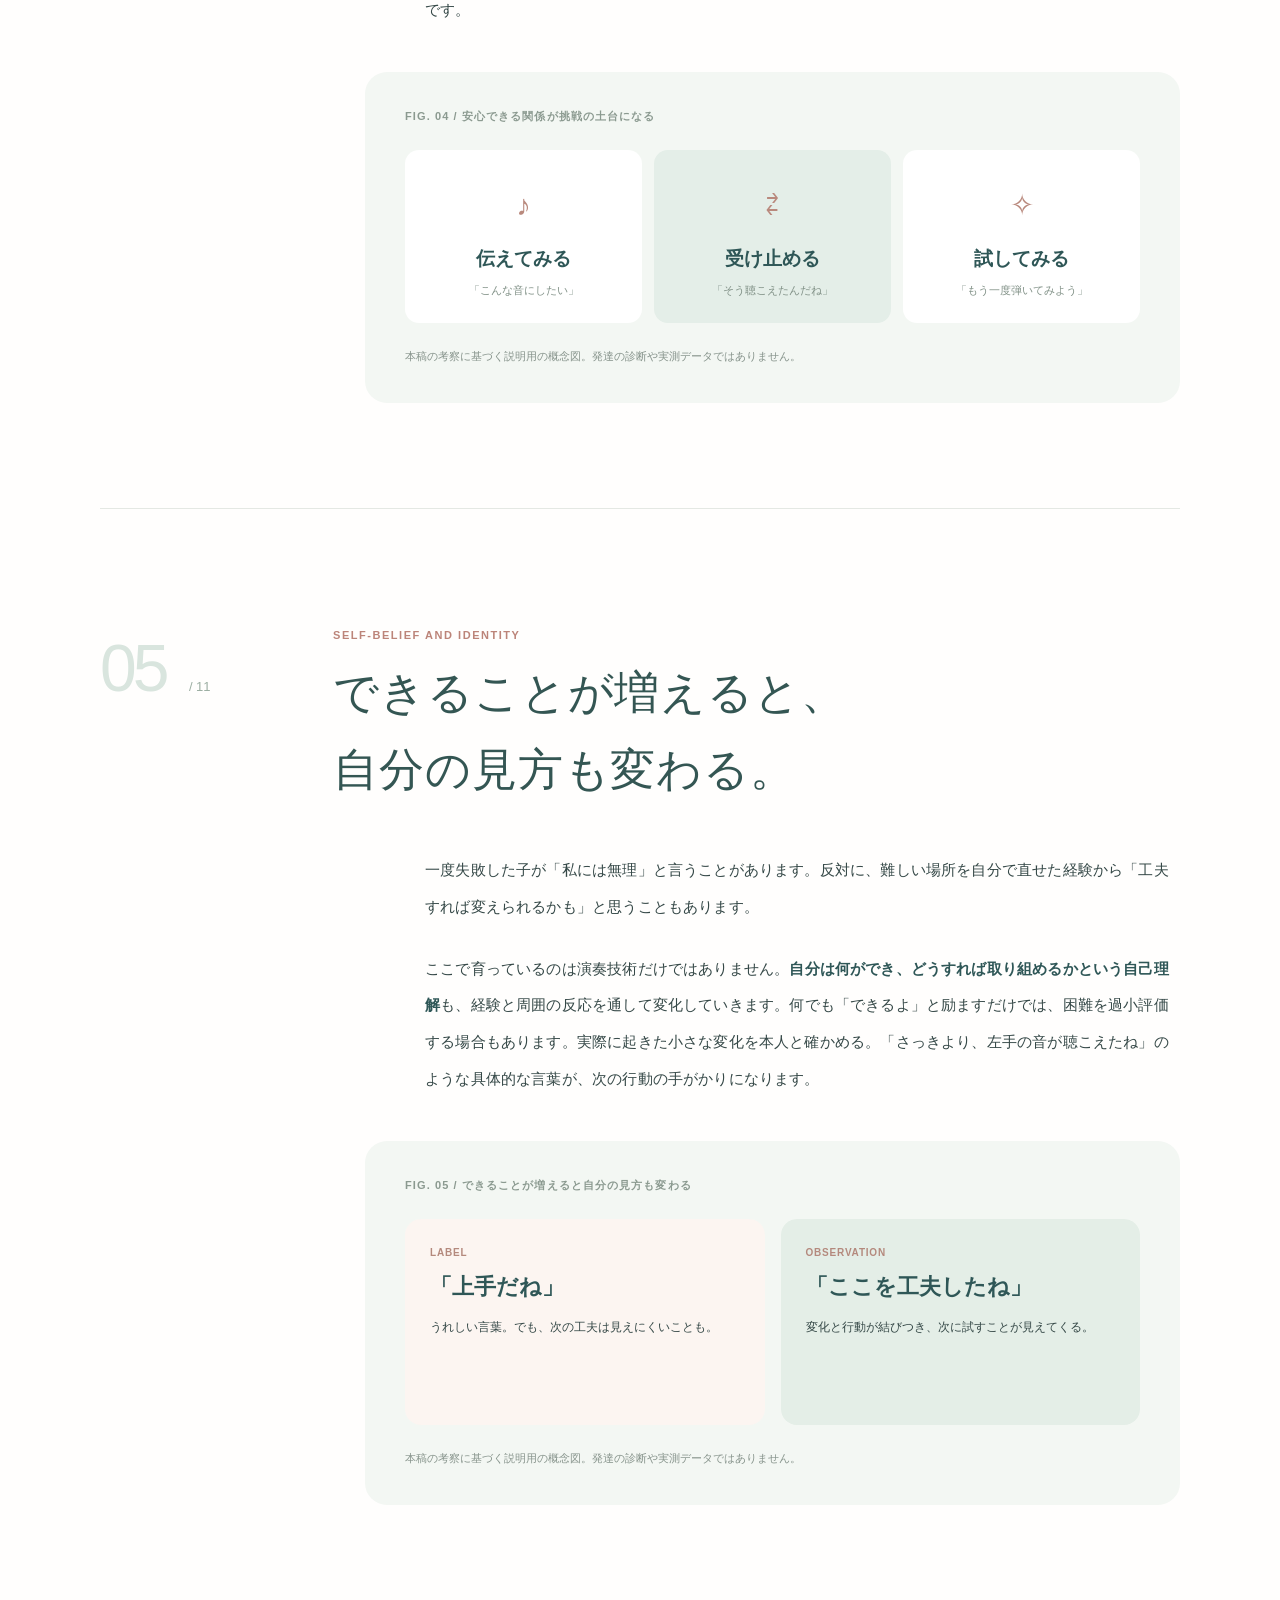
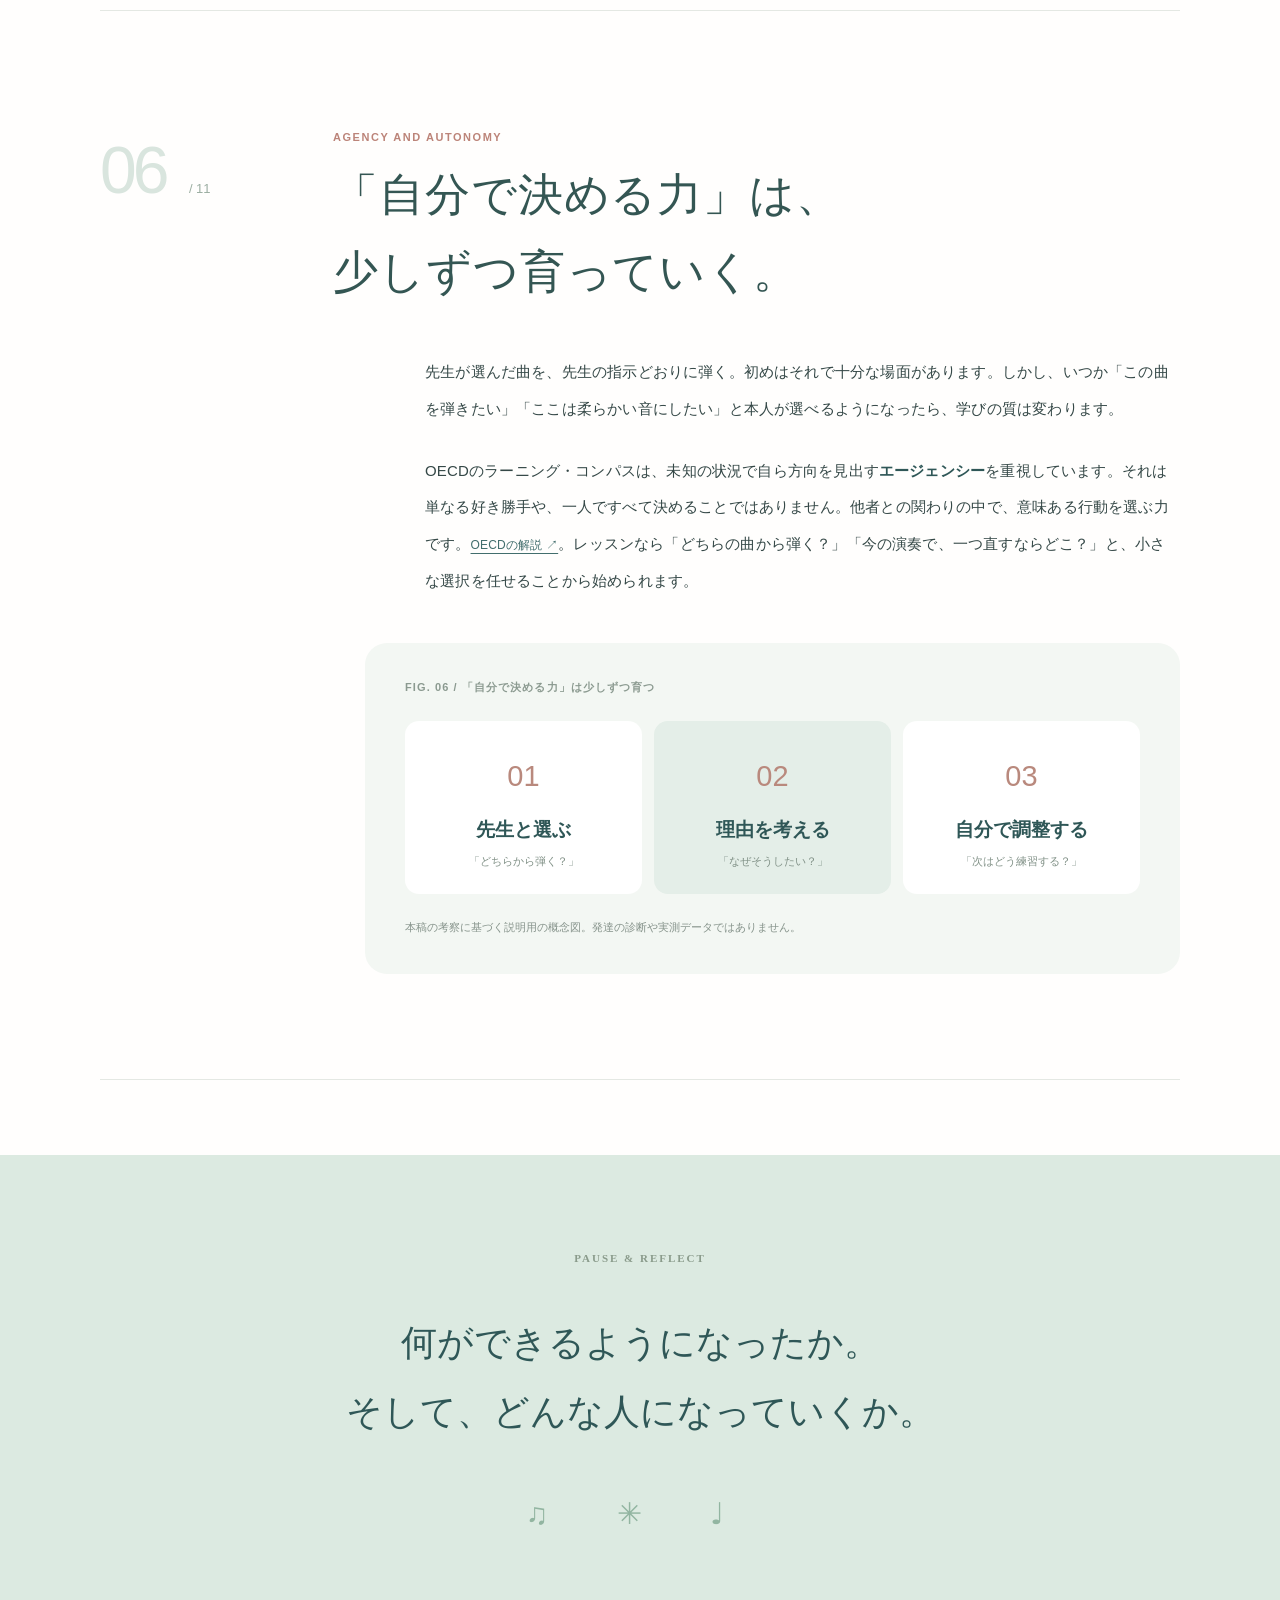
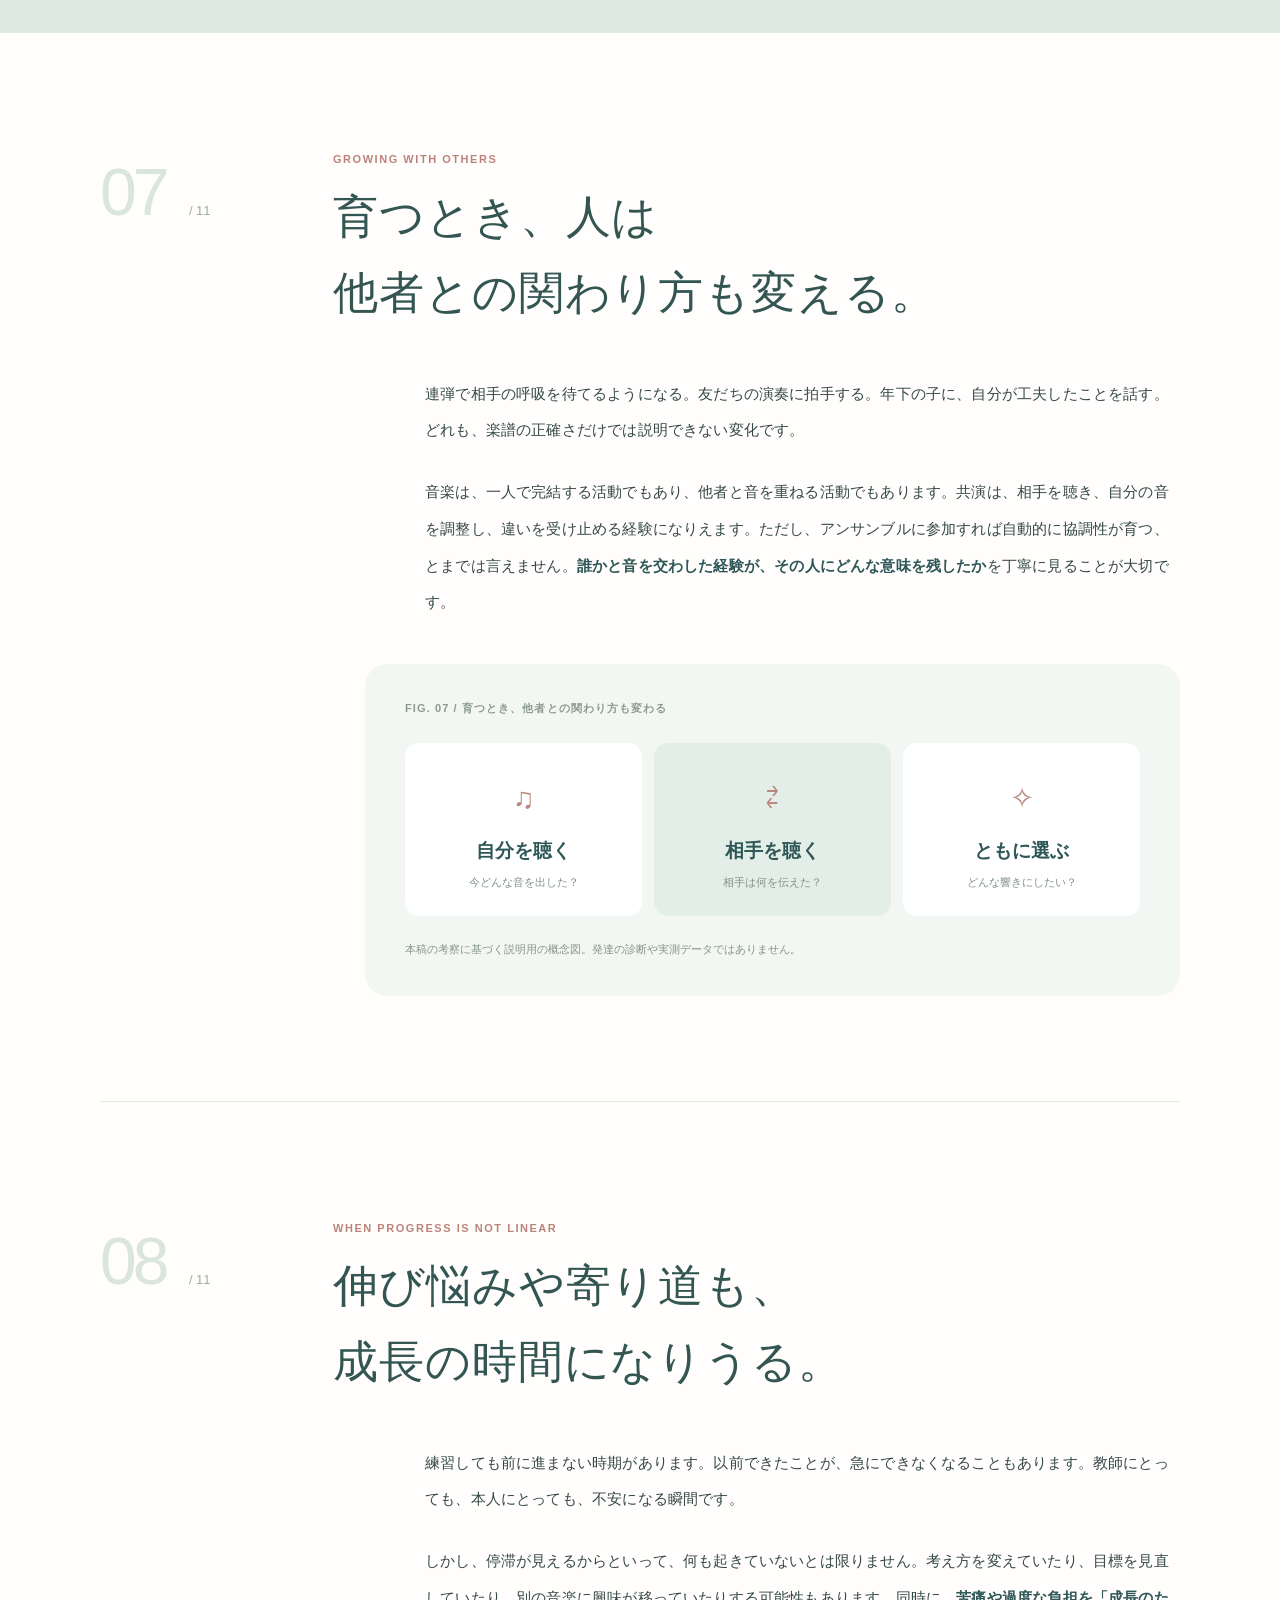
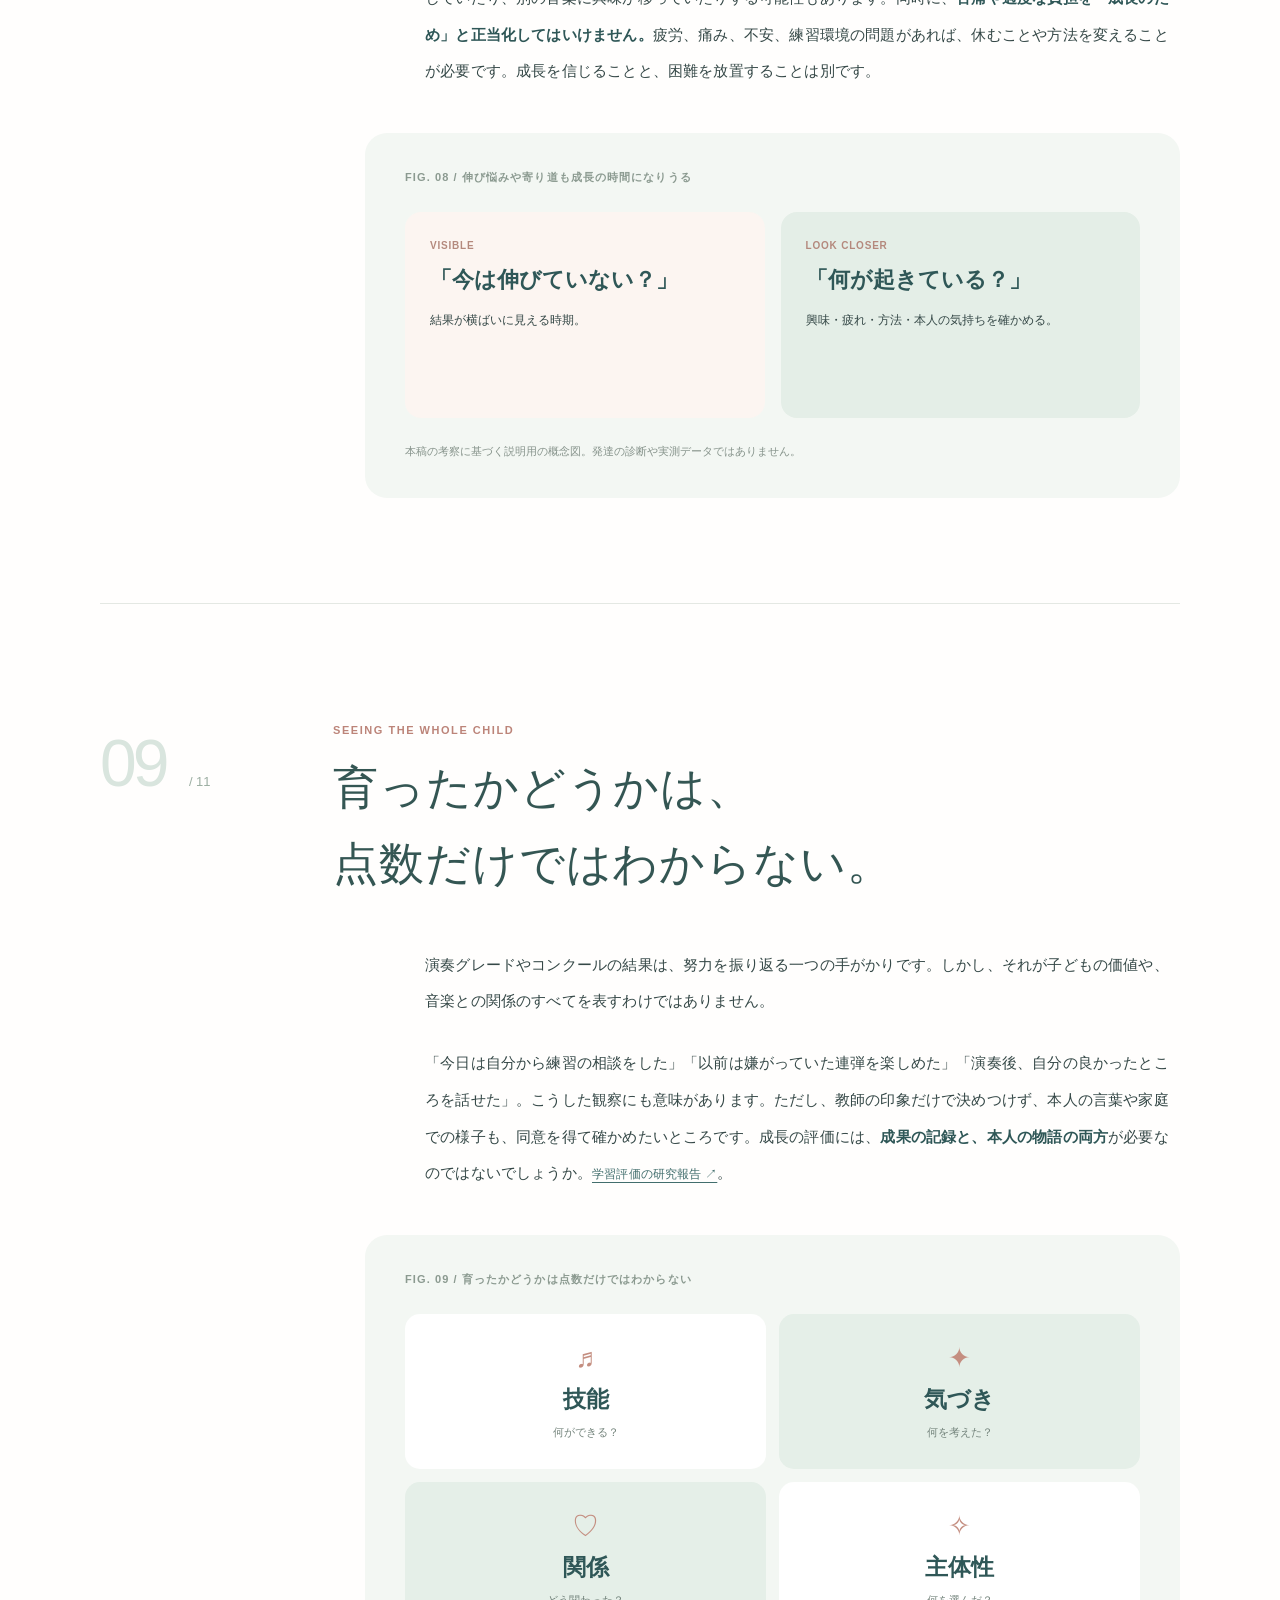
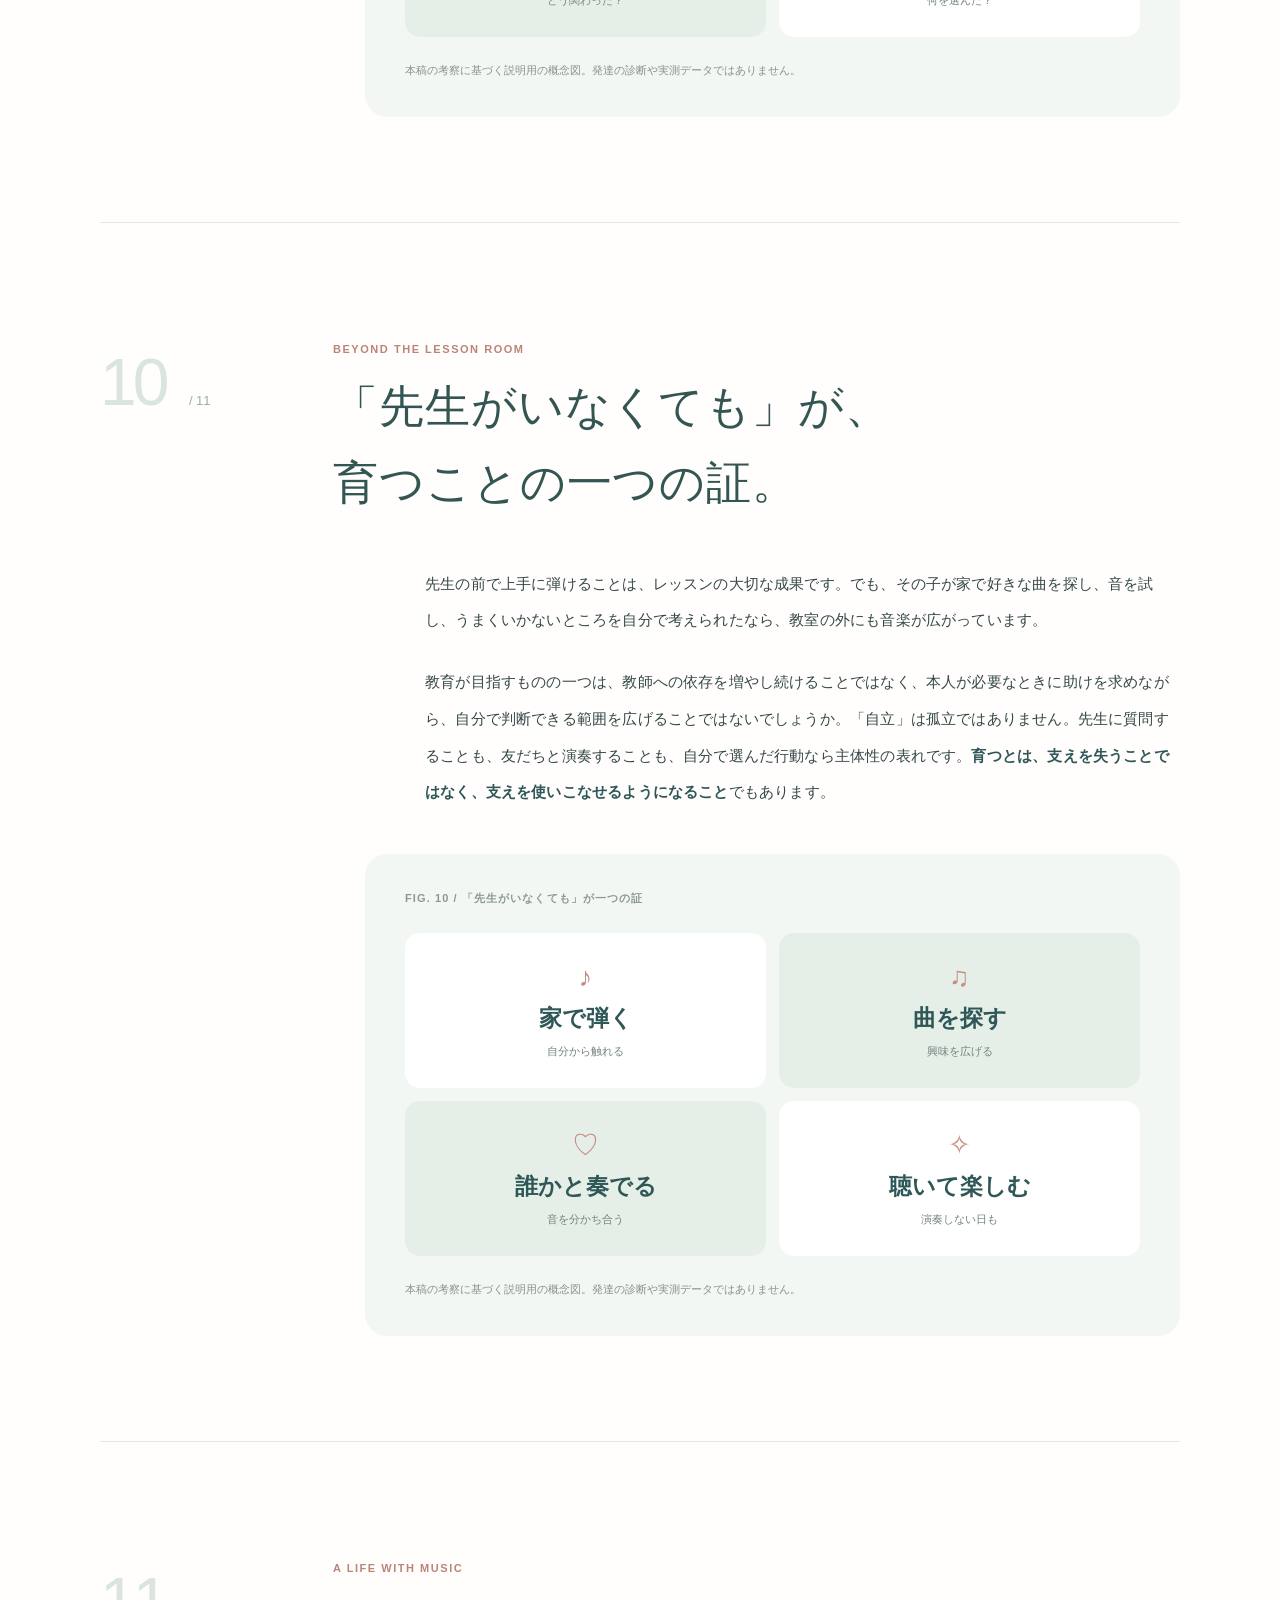
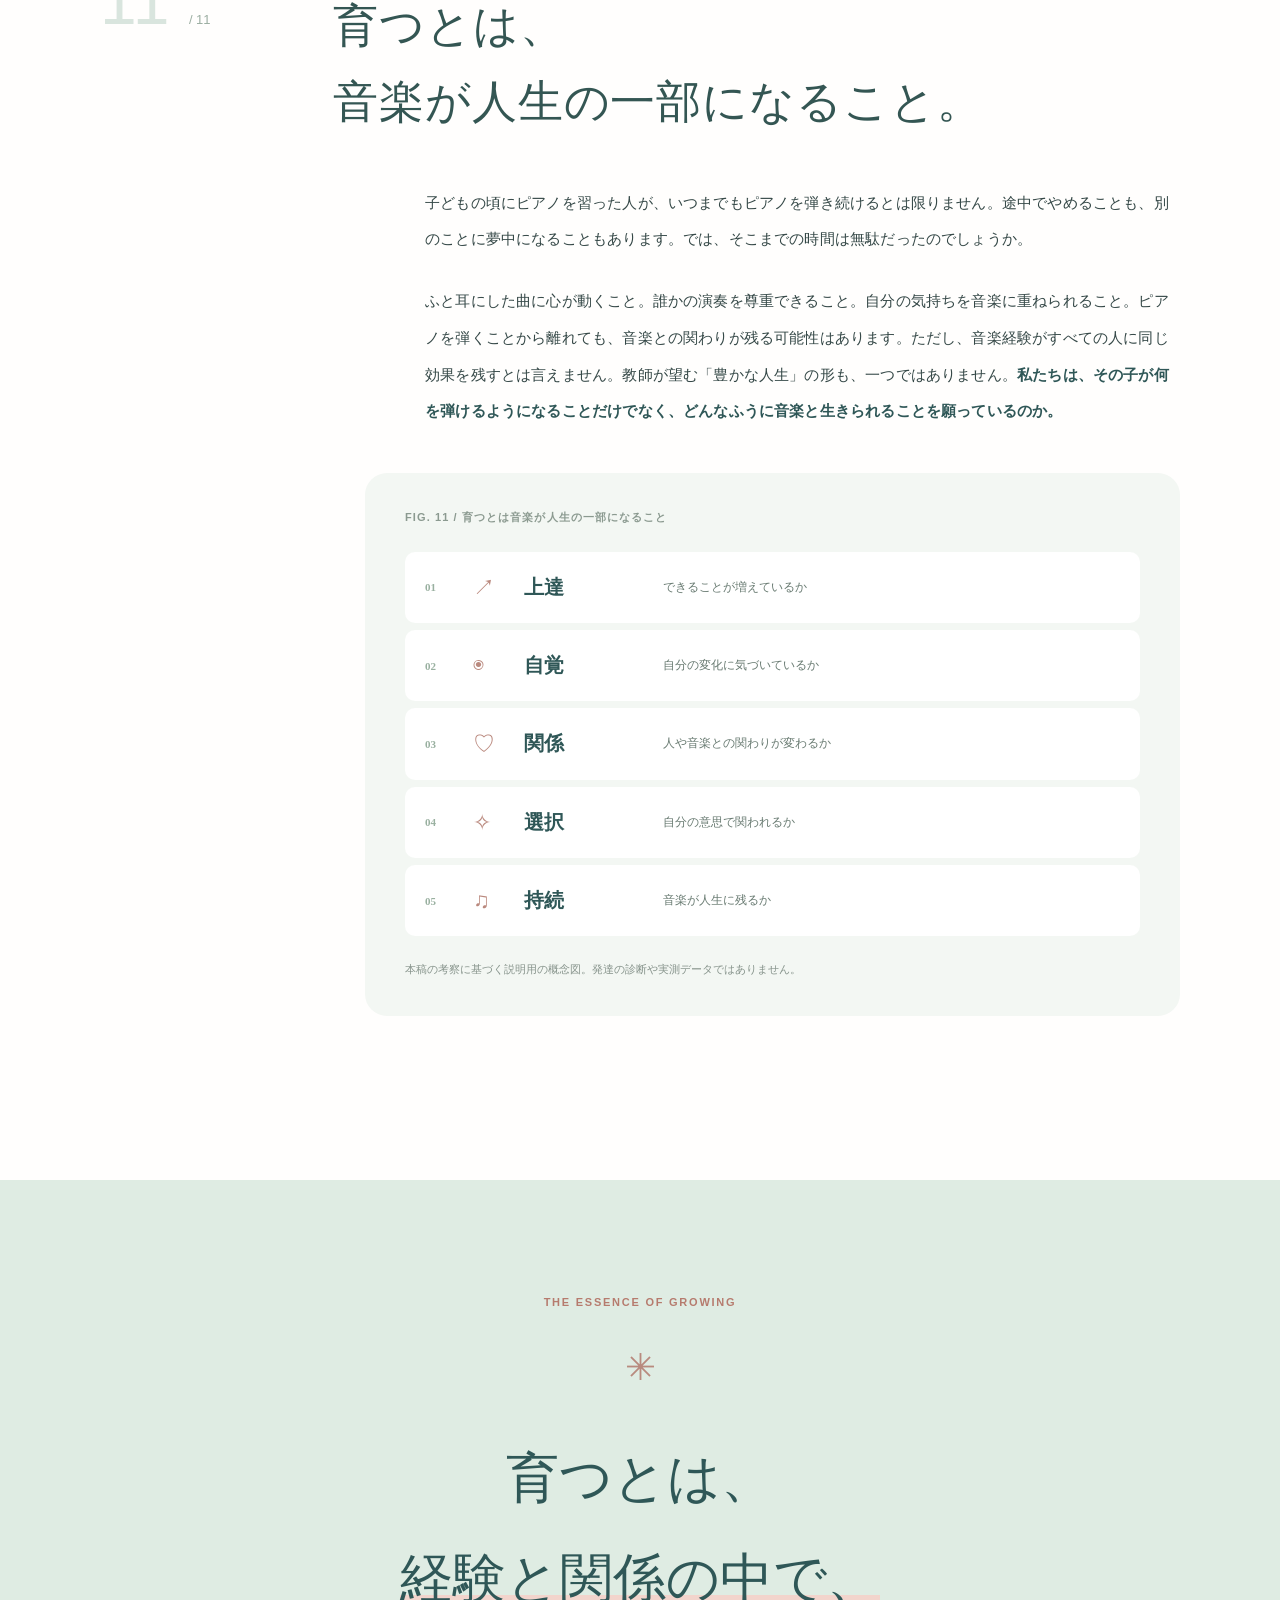
==== commit 4e010ae6: "Initialize consent mode before GTM; deny ad storage and personalization on editorial LP" ====
--- a/grow/index.html
+++ b/grow/index.html
@@ -18,6 +18,7 @@
 <link rel="stylesheet" href="./styles.css">
 <script type="application/ld+json">{"@context":"https://schema.org","@type":"Article","headline":"「育つ」とは何か。","description":"ピアノ指導者と考える、成長の本質と音楽が人生に残すもの","inLanguage":"ja-JP","mainEntityOfPage":"https://kens-pro.github.io/Column001/grow/","author":{"@type":"Organization","name":"トリイミュージック"},"publisher":{"@type":"Organization","name":"トリイミュージック"},"about":[{"@type":"Thing","name":"音楽教育"},{"@type":"Thing","name":"ピアノレッスン"},{"@type":"Thing","name":"学習科学"}]}</script>
 <!-- GTMは既存のGitHub LP用コンテナ。GA4はGTM側のGoogleタグで一元管理、gtag重複送信は行わない。 -->
+<script>window.dataLayer=window.dataLayer||[];window.gtag=window.gtag||function(){window.dataLayer.push(arguments);};window.gtag('consent','default',{ad_storage:'denied',ad_user_data:'denied',ad_personalization:'denied',analytics_storage:'granted'});</script>
 <script>(function(w,d,s,l,i){w[l]=w[l]||[];w[l].push({'gtm.start':new Date().getTime(),event:'gtm.js'});var f=d.getElementsByTagName(s)[0],j=d.createElement(s),dl=l!=='dataLayer'?'&l='+l:'';j.async=true;j.src='https://www.googletagmanager.com/gtm.js?id='+i+dl;f.parentNode.insertBefore(j,f);})(window,document,'script','dataLayer','GTM-WHZRZKGG');</script>
 <meta name="clarity-project-id" content="">
 </head>
--- a/grow/styles.css
+++ b/grow/styles.css
@@ -0,0 +1,19 @@
+:root{--bg:#faf8f5;--ink:#354847;--teal:#426e6d;--deep:#2f5757;--sage:#e8f0e9;--rose:#f9eeeb;--coral:#d99688;--line:#e4e8e3;--serif:"Zen Old Mincho","Yu Mincho",serif;--sans:"Noto Sans JP",sans-serif}*,*:before,*:after{box-sizing:border-box}html{scroll-behavior:smooth;scroll-padding-top:95px}body{margin:0;color:var(--ink);background:var(--bg);font:15px/2.15 var(--sans);-webkit-font-smoothing:antialiased}a{text-decoration:none;color:inherit}button{font:inherit}img{display:block;max-width:100%;height:auto}a:focus-visible,button:focus-visible{outline:3px solid var(--coral);outline-offset:4px}.skip-link{position:absolute;left:10px;top:-100px;background:white;padding:10px;z-index:200}.skip-link:focus{top:10px}.reading-progress{position:fixed;top:0;left:0;width:0;height:3px;background:var(--coral);z-index:200}.section-wrap{width:min(1080px,calc(100% - 48px));margin-inline:auto}.site-header{height:75px;position:sticky;top:0;z-index:90;border-bottom:1px solid #e6e7e1;background:rgba(250,248,245,.94);backdrop-filter:blur(15px)}.header-inner{height:100%;max-width:1220px;margin:auto;padding:0 25px;display:flex;align-items:center;justify-content:space-between;gap:24px}.wordmark{display:flex;align-items:center;gap:10px;color:var(--teal);font:700 15px "DM Sans",sans-serif}.wordmark-mark{background:#e1ece4;border-radius:50%;width:30px;height:30px;display:grid;place-items:center;font-size:20px}.header-nav{display:flex;align-items:center;gap:32px;font-size:12px;font-weight:600}.header-nav>a:hover{color:var(--coral)}.header-pill{padding:10px 19px;border-radius:40px;background:var(--teal);color:white!important}.hero{background:linear-gradient(125deg,#fdf8f3,#f3f6f0);overflow:hidden}.hero-inner{max-width:1220px;margin:auto;padding:55px 30px 70px;display:grid;grid-template-columns:1fr 1.04fr;align-items:center;gap:40px;min-height:685px}.hero-copy{padding-left:4%}.eyebrow{font:600 11px "DM Sans",sans-serif;letter-spacing:.16em;color:#b67b6e}.eyebrow-line{display:inline-block;width:28px;border-top:1px solid currentColor;vertical-align:middle;margin-right:8px}.hero-preface{font-size:15px;color:var(--teal);letter-spacing:.13em;margin:30px 0 12px}.hero h1{font:600 clamp(37px,4.6vw,63px)/1.4 var(--serif);color:#315252;margin:0 0 27px;letter-spacing:.02em}.hero-title-line{display:block;white-space:nowrap}.hero-title-line-accent{width:max-content;max-width:100%;background:linear-gradient(transparent 78%,#f0cfc7 78%)}.hero-description{font-size:16px;line-height:2.3;color:#596965}.hero-actions{display:flex;align-items:center;gap:20px;margin-top:32px;flex-wrap:wrap}.read-meta{font-size:11px;color:#86958e}.button{display:inline-flex;align-items:center;justify-content:center;gap:18px;padding:12px 24px;border-radius:60px;border:1px solid transparent;cursor:pointer;font-size:12px;font-weight:600;transition:background .2s,transform .2s}.button-main{background:var(--teal);color:white}.button-main:hover{background:var(--deep);transform:translateY(-2px)}.button-ghost{border-color:#b5c6bc;color:var(--teal)}.button-ghost:hover{background:white}.hero-visual{position:relative}.hero-visual img{width:100%;filter:drop-shadow(0 18px 30px rgba(56,87,74,.10))}.visual-note{position:absolute;color:#6a9d91;font:italic 17px "DM Sans",sans-serif}.note-one{top:12%;left:5%;transform:rotate(-9deg)}.note-two{right:6%;bottom:13%;transform:rotate(9deg)}.hero-bottom{display:flex;justify-content:space-between;gap:20px;padding:13px max(30px,calc((100vw - 1180px)/2));border-top:1px solid #e4e9e1;color:#859890;font:11px "DM Sans",sans-serif;letter-spacing:.1em}.opening{padding-block:112px}.section-kicker{font-size:12px;color:var(--teal);font-weight:600;margin-bottom:28px}.small-num{color:var(--coral);font-family:"DM Sans",sans-serif;margin-right:8px}.opening-grid{display:grid;grid-template-columns:1fr 1fr;gap:75px}.display-heading,.toc-heading h2{font:500 clamp(29px,3.6vw,44px)/1.65 var(--serif);color:#345755;margin:0 0 22px}.accent-underline{background:linear-gradient(transparent 78%,#f3d5cc 78%)}.opening-grid>div:first-child p{line-height:2.4}.question-stack{padding:30px 36px;background:white;border-radius:6px 44px 6px 44px;box-shadow:0 16px 36px rgba(73,102,91,.07)}.question-item{display:flex;gap:22px;padding:20px 0;border-bottom:1px solid var(--line)}.question-item:last-child{border:0}.question-num{font:600 12px "DM Sans",sans-serif;color:var(--coral);margin-top:8px}.question-item p{font-size:14px;line-height:2;margin:0}.soft-note{font:14px/2 var(--serif);text-align:center;color:#8c9791;margin:54px 0 0}.toc-panel{background:#e8efe9;padding:80px 0 93px}.toc-heading{display:flex;justify-content:space-between;align-items:end;gap:24px;margin-bottom:32px}.toc-heading h2{margin:0}.toc-heading>p{font-size:12px;color:#7d9287;text-align:right}.muted{color:#85978d}.toc-grid{margin:0;padding:0;list-style:none;display:grid;grid-template-columns:repeat(2,minmax(0,1fr));column-gap:32px}.toc-grid li{border-top:1px solid #cadad0}.toc-grid a{display:flex;gap:18px;align-items:center;padding:16px 0;font-size:13px;font-weight:500;line-height:1.65;transition:.2s}.toc-grid a:hover{color:#b57d70;transform:translateX(5px)}.toc-grid a span{font:600 13px "DM Sans",sans-serif;color:#93aa9c}.article{background:#fffefd}.chapter{padding-top:120px}.chapter:not(.chapter-eleven):after{content:"";display:block;border-bottom:1px solid var(--line);margin-top:105px}.chapter-header{display:grid;grid-template-columns:195px 1fr;gap:38px;margin-bottom:44px}.chapter-no{font:500 66px/1.2 "DM Sans",sans-serif;color:#d9e5de;letter-spacing:-.06em}.chapter-no small{font-size:13px;letter-spacing:0;margin-left:9px;color:#9caea2}.chapter-overline{font:600 11px "DM Sans",sans-serif;letter-spacing:.14em;color:#bc8479;margin:0 0 14px}.chapter-header h2{font:500 clamp(28px,3.6vw,45px)/1.7 var(--serif);color:#345653;margin:0;letter-spacing:.02em}.prose{max-width:755px;margin-left:auto;font-size:15px;line-height:2.45;letter-spacing:.012em}.prose p{margin:0 0 25px}.prose strong{color:var(--deep)}.marker{background:linear-gradient(transparent 70%,#f5dad1 70%)}.source-link{font-size:12px;text-decoration:underline;color:var(--teal);text-underline-offset:4px}.figure-label{display:block;font:600 11px/1.6 "DM Sans",var(--sans);letter-spacing:.1em;color:#8b9a90;margin-bottom:25px}.visual-card{max-width:815px;margin:43px 0 44px auto;padding:36px 40px;border-radius:22px;background:#f3f7f3}.figure-foot{font-size:11px;line-height:1.9;color:#86938b;margin:23px 0 0}.compare-cols{display:grid;grid-template-columns:1fr 32px 1fr;gap:10px;align-items:center}.compare-box{padding:26px 15px;min-height:224px;border-radius:17px;background:#fff;text-align:center}.compare-box.teacher{background:#fff9f4}.compare-box.student{background:#e5f0e8}.diagram-icon{display:block;font-size:31px;color:var(--coral)}.compare-box strong{font-size:16px;display:block;margin:8px 0}.compare-box p{font-size:12px;line-height:1.8}.diagram-caption{padding:4px 13px;border-radius:20px;background:#ffffffb3;color:#73887b;font-size:10px}.figure-arrow{text-align:center;color:#9fb3a5;font-size:27px}.insight{max-width:815px;margin:38px 0 46px auto;padding:24px 35px;border-left:3px solid var(--coral);background:#fdf6f2}.insight span{font:600 11px "DM Sans",sans-serif;letter-spacing:.12em;color:#b17d72}.insight p{font:500 clamp(18px,2.2vw,24px)/1.9 var(--serif);color:#645550;margin:10px 0 0}.insight.light{background:#eef5ef;border-color:#a0bda8}.insight.light p{color:var(--deep)}.step-grid{display:grid;grid-template-columns:repeat(3,1fr);gap:13px}.step-item{position:relative;padding:22px 10px;text-align:center;background:white;border-radius:15px;min-height:202px}.step-item:not(:last-child):after{content:"›";position:absolute;right:-14px;top:41%;z-index:2;color:var(--coral);font-size:23px}.step-count{display:block;font:600 12px "DM Sans",sans-serif;color:#9eada4}.step-item strong{display:block;font:600 26px var(--serif);color:var(--deep);margin-top:10px}.step-en{font:600 10px "DM Sans",sans-serif;color:#c58c7d}.step-item p{font-size:12px;line-height:1.8}.diagnosis-figure{background:#fcf4ee}.diagnosis-top{text-align:center}.diagnosis-mistake{display:inline-block;padding:16px 34px;border-radius:14px;color:white;background:var(--teal);font-weight:600;line-height:1.8}.diagnosis-connector{display:block;color:var(--coral);font-size:24px}.cause-grid{display:grid;grid-template-columns:1fr 1fr;gap:12px}.cause-grid>div{background:white;padding:12px 17px;border-radius:12px;font-size:12px;display:flex;gap:12px;align-items:center}.cause-grid .wide{grid-column:1/-1}.cause-dot{display:inline-block;flex:0 0 10px;width:10px;height:10px;border-radius:50%}.salmon{background:#dd9b92}.blue{background:#90afc0}.green{background:#a5c2a8}.purple{background:#b6a5c1}.orange{background:#d9b783}.quote-pair{max-width:815px;margin:44px 0 46px auto;display:grid;grid-template-columns:1fr 1fr;gap:18px}.speech{padding:30px 31px;border-radius:20px;min-height:270px}.speech-direct{background:#fcf0eb}.speech-question{background:#e8f2eb}.speech-label{font-size:11px;color:#87948e}.speech p{font:500 20px/1.9 var(--serif);color:var(--deep)}.speech-foot{font-size:11px;color:#81948a}.level-list{display:grid;gap:13px}.level{display:flex;align-items:center;gap:18px;padding:17px 21px;border-radius:13px;background:white}.level-bubble{flex:0 0 35px;width:35px;height:35px;border-radius:50%;display:grid;place-items:center;background:#f1dbd6;color:#b37d73;font:700 16px "DM Sans"}.level:nth-child(2) .level-bubble{background:#e7e5f2;color:#8884ad}.level:nth-child(3) .level-bubble{background:#dbeae0;color:#57816d}.level strong{font-size:14px}.level p{font-size:11px;color:#87948d;margin:0}.level-icon{margin-left:auto;color:#a3b7a9;font-size:23px}.interlude{margin-top:75px;background:#dceae1;padding:86px 20px;text-align:center}.interlude-inner>span:first-child{font:600 11px "DM Sans";letter-spacing:.18em;color:#8a9b8b}.interlude p{font:500 clamp(23px,3vw,36px)/1.9 var(--serif);color:var(--deep)}.interlude-decoration{font-size:30px;color:#92b5a1;letter-spacing:1em}.motivation-grid{max-width:815px;margin:44px 0 46px auto;display:grid;grid-template-columns:repeat(3,1fr);gap:14px}.motivation-grid .full{grid-column:1/-1;margin-bottom:1px}.motive-card{padding:25px 15px 29px;text-align:center;border-radius:17px;background:#f9f0ec}.motive-two{background:#eaf2ec}.motive-three{background:#f1eff7}.motive-art{display:block;font-size:37px;color:#c29085}.motive-two .motive-art{color:#78a58e}.motive-three .motive-art{color:#9e9dbb}.motive-en{display:block;font:600 9px "DM Sans";letter-spacing:.08em;color:#a3928d;margin:9px 0}.motive-card h3{font:600 25px var(--serif);color:var(--deep);margin:4px 0}.motive-card strong{font-size:12px}.motive-card p{font-size:11px;line-height:2;color:#71817b}.two-ways{display:grid;grid-template-columns:1fr 1fr;gap:18px;max-width:815px;margin:45px 0 45px auto}.two-ways>div{padding:34px 32px;background:#f6f3ed;border-radius:18px}.two-ways>div:nth-child(2){background:#e8f0e9}.way-label{font:600 11px "DM Sans";letter-spacing:.1em;color:#b98174}.two-ways h3{font:500 24px/1.7 var(--serif);color:var(--deep);margin:13px 0}.two-ways p{font-size:13px}.ethics-card{max-width:815px;margin:44px 0 45px auto;background:#edf3ed;border-radius:22px;padding:40px;text-align:center}.ethics-spark{color:#b8938a;font-size:27px}.ethics-card p{font:500 clamp(20px,2.4vw,28px)/2 var(--serif);color:var(--deep)}.leave-figure{background:#f8f1ec}.leave-grid{display:grid;grid-template-columns:1fr 1fr;gap:13px}.leave-grid>div{padding:21px;background:white;border-radius:14px;font-size:13px;display:flex;align-items:center;gap:17px}.leave-grid span{display:grid;place-items:center;flex:0 0 51px;height:51px;background:#e8f0e7;color:var(--deep);border-radius:50%;font:500 14px var(--serif)}.chapter-eleven{padding-bottom:120px}.five-diagram{max-width:815px;margin:45px 0 45px auto;padding:35px 40px;background:#f1f5f1;border-radius:22px}.five-rows{display:grid;gap:7px}.five-row{display:grid;grid-template-columns:34px 37px 125px 1fr;align-items:center;gap:14px;background:white;padding:12px 20px;border-radius:10px}.five-index{font:600 11px "DM Sans";color:#99b0a0}.five-symbol{color:#ba897e;font-size:22px}.five-row strong{font:600 20px var(--serif);color:var(--deep)}.five-row p{font-size:12px;color:#697b72;line-height:1.6;margin:0}.conclusion{background:#dfece3;padding:105px 0 110px;text-align:center}.conclusion-inner{max-width:910px}.conclusion-ornament{font-size:37px;display:block;color:#b88a7e;margin:20px 0}.conclusion h2{font:500 clamp(28px,4.5vw,53px)/1.9 var(--serif);color:var(--deep);margin:14px 0 30px}.conclusion h2 span{background:linear-gradient(transparent 80%,#f2d4cc 80%)}.conclusion-definition{font:500 clamp(17px,2.2vw,24px)/2.1 var(--serif);margin:0 auto 50px;max-width:730px}.conclusion-prose{max-width:690px;text-align:left;margin:auto;font-size:14px;line-height:2.45}.conclusion-prose p{margin-bottom:18px}.final-question{text-align:center;padding-block:130px}.question-flower{display:block;font-size:40px;color:#c49285;margin-bottom:18px}.final-question h2{font:500 clamp(24px,3.2vw,39px)/1.9 var(--serif);color:var(--deep);margin:25px 0}.final-question h2 em{font-style:normal;background:linear-gradient(transparent 80%,#f0cec6 80%)}.final-question>p:not(.eyebrow){font-size:13px;color:#72837b}.article-tools{display:flex;align-items:center;justify-content:center;gap:16px;margin-top:35px;flex-wrap:wrap}.share-status{font-size:12px;color:var(--teal);min-height:1.5em}.sources-section{background:#f4f4ee;padding:75px 0 88px}.sources-section h2{font:500 28px var(--serif);color:var(--deep)}.sources-notice{font-size:12px;color:#788980;max-width:760px}.source-list{list-style:none;padding:0;margin:30px 0 0;max-width:910px}.source-list li{display:grid;grid-template-columns:40px 1fr;gap:18px;border-top:1px solid #d9e1d9;padding:19px 0}.source-list li>span{color:#98a89a;font:600 12px "DM Sans"}.source-list a{color:var(--deep);text-decoration:underline;text-decoration-color:#bed0c0;text-underline-offset:4px;font-size:13px;font-weight:600;overflow-wrap:anywhere}.source-list p{font-size:12px;color:#7f8e85;margin:2px 0}.footer{background:#355d59;color:#fff;padding:50px 0 25px}.footer-inner{display:flex;justify-content:space-between;gap:20px;align-items:center}.footer-mark{font-size:24px}.footer-inner strong{font:700 15px "DM Sans"}.footer-inner p,.footer-bottom{font-size:11px;color:#c5d9d0}.footer-inner>a{font-size:11px}.footer-bottom{display:flex;justify-content:space-between;gap:20px;border-top:1px solid #66817a;margin-top:30px;padding-top:17px}
+@media(max-width:850px){.opening-grid{gap:35px}.chapter-header{grid-template-columns:100px 1fr;gap:22px}.chapter-no{font-size:53px}.chapter-no small{display:block;margin:0}.visual-card{padding:30px 25px}.five-row{grid-template-columns:25px 28px 105px 1fr;gap:10px;padding:12px}}
+@media(max-width:900px) and (min-width:651px){.hero-inner{grid-template-columns:1fr;gap:4px;padding:65px 46px 35px}.hero-copy{padding-left:0}.hero h1{font-size:clamp(43px,6.5vw,58px)}.hero-visual{width:min(570px,85%);margin-inline:auto}.hero-description{font-size:15px}}@media(max-width:650px){.section-wrap{width:calc(100% - 36px)}.site-header{height:63px}.header-inner{padding:0 18px}.wordmark{font-size:13px}.header-nav{gap:12px;font-size:11px}.header-nav>a:nth-child(2){display:none}.header-pill{padding:7px 12px}.hero-inner{display:flex;flex-direction:column;align-items:stretch;padding:60px 25px 30px;gap:10px;min-height:0}.hero h1{font-size:clamp(30px,8.1vw,42px);line-height:1.5}.hero-preface{margin-top:24px}.hero-description{font-size:14px}.hero-visual{max-width:470px;align-self:center;margin-top:12px}.hero-bottom span:last-child{display:none}.hero-bottom{font-size:9px;padding:12px 20px}.opening{padding-block:75px}.opening-grid{display:block}.question-stack{margin-top:32px;padding:18px 25px}.display-heading,.toc-heading h2{font-size:30px}.toc-panel{padding:67px 0}.toc-heading>p{display:none}.toc-grid{grid-template-columns:1fr}.toc-grid a{font-size:12px;padding:13px 0}.chapter{padding-top:80px}.chapter:not(.chapter-eleven):after{margin-top:72px}.chapter-header{display:block;margin-bottom:26px}.chapter-no{display:block;font-size:39px;margin-bottom:14px}.chapter-no small{display:inline;font-size:12px;margin-left:8px}.chapter-header h2{font-size:clamp(26px,7vw,34px)}.prose{font-size:14px;line-height:2.3}.visual-card{padding:24px 16px;margin:35px 0}.figure-label{font-size:10px}.compare-cols{grid-template-columns:1fr 18px 1fr;gap:5px}.compare-box{padding:20px 8px;min-height:239px}.compare-box strong{font-size:13px}.compare-box p{font-size:10px}.diagram-caption{font-size:9px;padding:4px}.figure-arrow{font-size:16px}.step-grid{gap:6px}.step-item{padding:18px 3px;min-height:190px}.step-item strong{font-size:20px}.step-item p{font-size:10px}.step-en{font-size:8px}.step-item:not(:last-child):after{right:-9px}.cause-grid{grid-template-columns:1fr}.cause-grid .wide{grid-column:auto}.quote-pair,.two-ways{grid-template-columns:1fr;gap:12px}.speech{min-height:auto;padding:25px 30px}.speech p{font-size:18px}.motivation-grid{grid-template-columns:1fr;gap:12px}.motive-card{padding:20px}.motive-art{font-size:30px}.motive-card h3{font-size:23px}.leave-grid{grid-template-columns:1fr}.five-diagram{padding:25px 12px}.five-row{grid-template-columns:20px 25px 80px 1fr;padding:12px 8px;gap:7px}.five-row strong{font-size:16px}.five-row p{font-size:11px}.five-symbol{font-size:18px}.chapter-eleven{padding-bottom:80px}.conclusion{padding:80px 0}.conclusion h2{font-size:clamp(25px,6vw,36px)}.conclusion-definition{font-size:17px}.final-question{padding-block:85px}.final-question h2{font-size:clamp(22px,5.5vw,31px)}.footer-inner,.footer-bottom{flex-direction:column;align-items:start;gap:9px}.read-meta{font-size:10px}}
+@media(prefers-reduced-motion:reduce){html{scroll-behavior:auto}*,*:before,*:after{transition-duration:.01ms!important;animation-duration:.01ms!important}}
+
+
+/* Learning LP visual system: uses the established companion essay typography and spacing. */
+.learning-four{display:grid;grid-template-columns:repeat(2,minmax(0,1fr));gap:13px}.learning-four>div{display:flex;flex-direction:column;align-items:center;justify-content:center;gap:8px;min-height:155px;background:white;border-radius:15px;padding:16px;text-align:center}.learning-four>div:nth-child(2),.learning-four>div:nth-child(3){background:#e5efe8}.learning-four-symbol{font-size:27px;color:#c48e80;line-height:1.3}.learning-four strong{font:600 23px var(--serif);color:var(--deep)}.learning-four small{font-size:11px;color:#73837b;line-height:1.7}
+.before-after{display:grid;grid-template-columns:1fr 22px 1fr;align-items:center;gap:10px}.before-after>div{display:flex;flex-direction:column;gap:11px;align-items:center;justify-content:center;text-align:center;background:#fff;border-radius:14px;padding:23px 12px;min-height:145px}.before-after>div:last-child{background:#e4efe9}.before-after small{color:#b68878}.before-after strong{font:500 17px/1.6 var(--serif);color:var(--deep)}.before-after span{color:#778b81;font-size:11px}.before-after>b{color:#bda294;text-align:center;font-size:22px}.learning-result{text-align:center;padding:16px;color:var(--deep)}
+.sound-loop{display:flex;align-items:center;justify-content:center;gap:7px}.sound-loop>div{background:white;padding:18px 12px;border-radius:14px;flex:1;text-align:center;font:600 15px/1.5 var(--serif);color:var(--deep)}.sound-loop>div small{display:block;font:11px/1.8 var(--sans);margin-top:8px;color:#85928b}.sound-loop>span{font-size:23px;color:#ae9b8d}.loop-return{text-align:center;color:#729c84;font-size:12px;margin-top:20px}
+.error-flow{display:grid;grid-template-columns:1fr 14px 1fr 14px 1fr 14px 1fr;align-items:center;gap:6px}.error-flow>span{padding:24px 7px;text-align:center;background:white;border-radius:14px;font-size:13px;font-weight:600;color:var(--deep)}.error-flow>i{font-style:normal;color:#bb9988;font-size:22px;text-align:center}
+.two-paths{display:grid;grid-template-columns:1fr 1fr;gap:16px}.two-paths>div{padding:28px 25px;border-radius:16px;min-height:206px}.path-muted{background:#fcf5f1}.path-active{background:#e4eee7}.two-paths small{display:block;font:600 10px "DM Sans",sans-serif;letter-spacing:.08em;color:#b4897d}.two-paths strong{display:block;font:600 22px var(--serif);margin:14px 0;color:var(--deep)}.two-paths p{font-size:12px;line-height:1.9}
+.triangle-learning{max-width:640px;margin:auto;text-align:center}.triangle-top,.triangle-bottom>div{background:white;border-radius:15px;color:var(--deep);padding:17px 14px;font:600 19px var(--serif)}.triangle-top{max-width:250px;margin:auto}.triangle-learning small{display:block;font:11px var(--sans);color:#80918a;margin-top:5px}.triangle-mid{color:#a9b5aa;padding:18px 0;font-size:27px}.triangle-mid span{font:12px var(--sans);color:#7a8e7f}.triangle-bottom{display:grid;grid-template-columns:1fr 1fr;gap:24px}
+.social-diagram{display:grid;grid-template-columns:repeat(3,1fr);gap:12px}.social-diagram>div{display:flex;flex-direction:column;align-items:center;gap:9px;text-align:center;border-radius:14px;background:#fff;padding:24px 11px;min-height:170px}.social-diagram>div:nth-child(2){background:#e4eee8}.social-diagram span{color:#b9897d;font-size:29px}.social-diagram strong{font:600 19px var(--serif);color:var(--deep)}.social-diagram small{font:11px/1.7 var(--sans);color:#819187}
+.related-story{border-top:1px solid #d9e1d9;padding-top:22px;margin-top:35px;display:flex;gap:20px;flex-wrap:wrap;align-items:center}.related-story span{font:600 11px "DM Sans";letter-spacing:.12em;color:#b77f74}.related-story a{color:var(--deep);font-size:14px;text-decoration:underline;text-underline-offset:4px}
+@media(max-width:650px){.learning-four{gap:8px}.learning-four>div{padding:15px 8px;min-height:132px}.learning-four strong{font-size:20px}.learning-four small{font-size:10px}.before-after{gap:6px;grid-template-columns:1fr 14px 1fr}.before-after>div{padding:14px 6px;min-height:160px}.before-after strong{font-size:14px}.before-after small,.before-after span{font-size:10px}.sound-loop{flex-direction:column;gap:8px}.sound-loop>div{width:100%}.sound-loop>span{transform:rotate(90deg);line-height:1}.error-flow{grid-template-columns:1fr 1fr;gap:9px}.error-flow>span{padding:18px 8px}.error-flow>i{display:none}.two-paths{grid-template-columns:1fr;gap:10px}.two-paths>div{min-height:auto;padding:22px}.triangle-mid span{display:block;font-size:11px}.triangle-bottom{gap:8px}.triangle-top,.triangle-bottom>div{font-size:15px}.social-diagram{grid-template-columns:1fr;gap:9px}.social-diagram>div{min-height:auto;padding:17px}.related-story{display:block}.related-story span{display:block;margin-bottom:10px}}
+
+/* Growing essay: gentle rose/sage emphasis and paired series navigation */
+:root{--coral:#d18e84;--sage:#e8f0e9;--rose:#f9eeeb}.related-story{gap:18px}.related-story a{white-space:normal}.hero-title-line-accent{background:linear-gradient(transparent 78%,#efcec6 78%)}
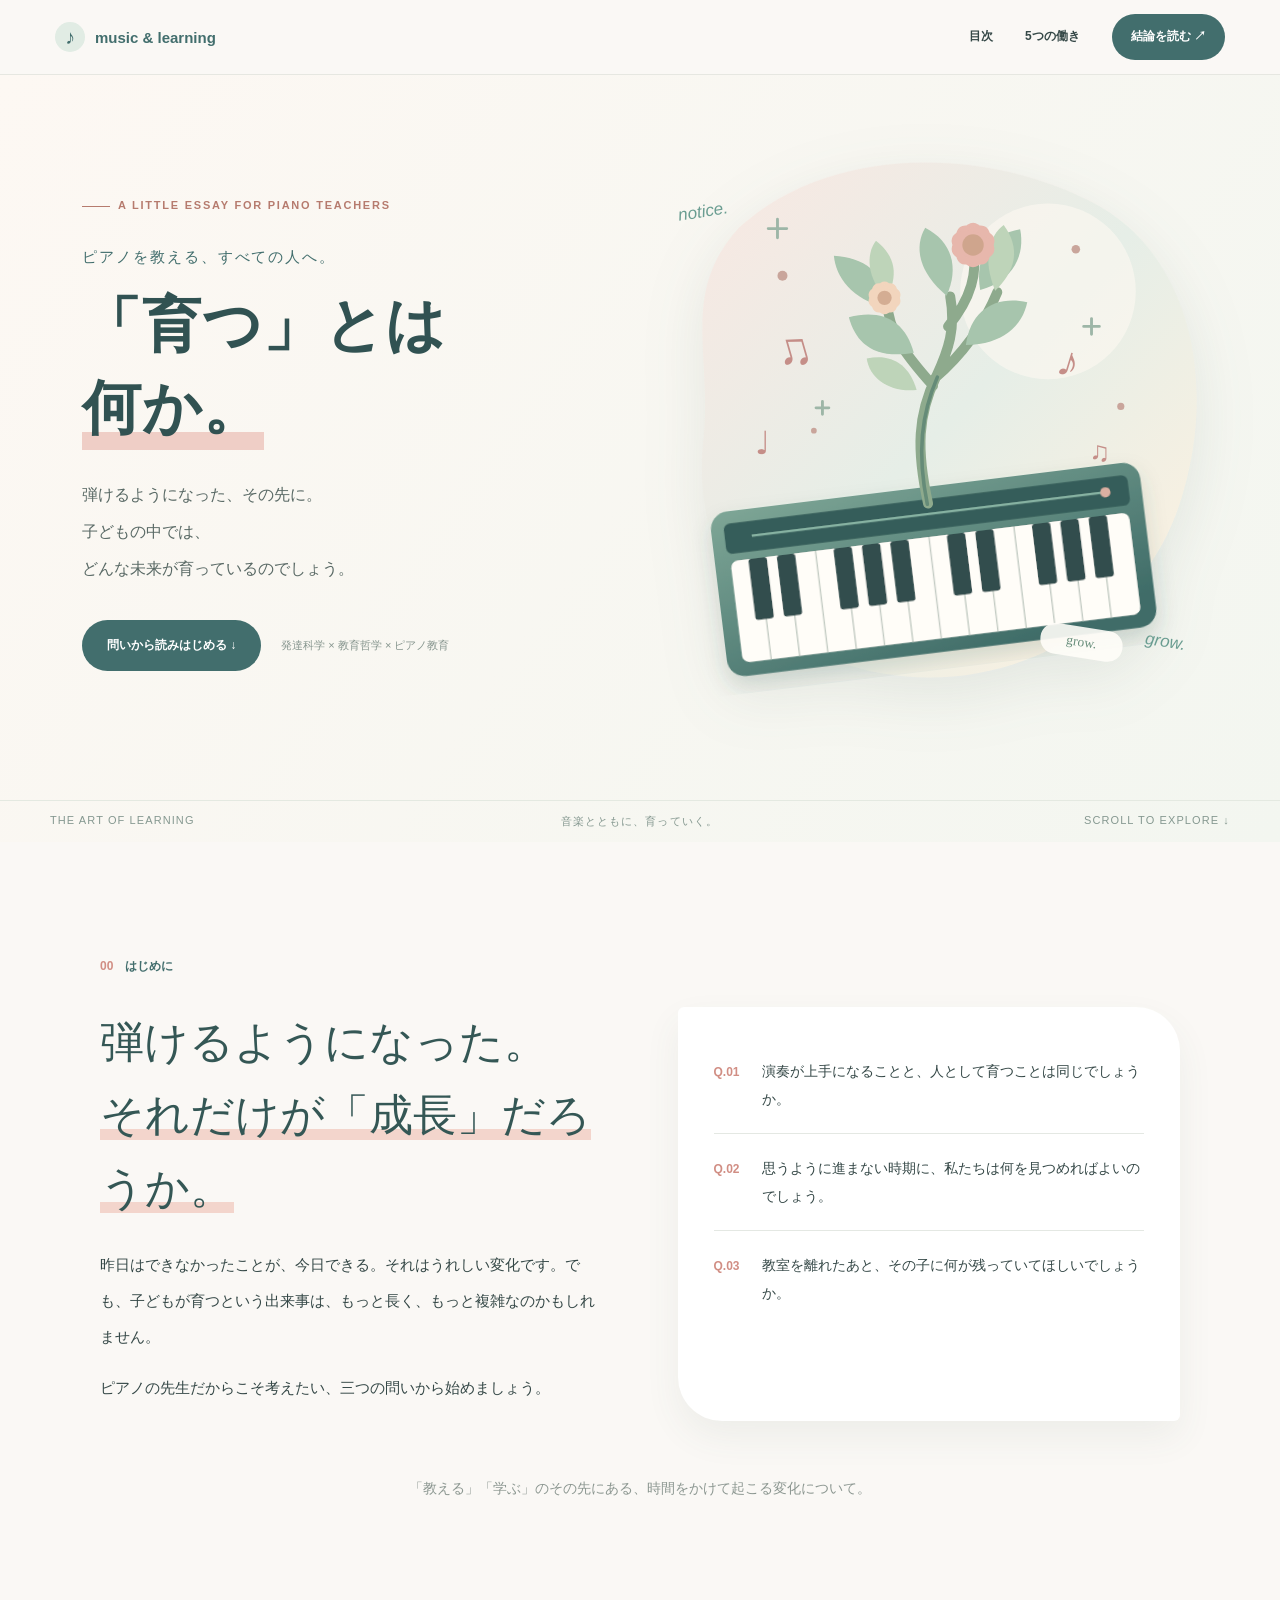
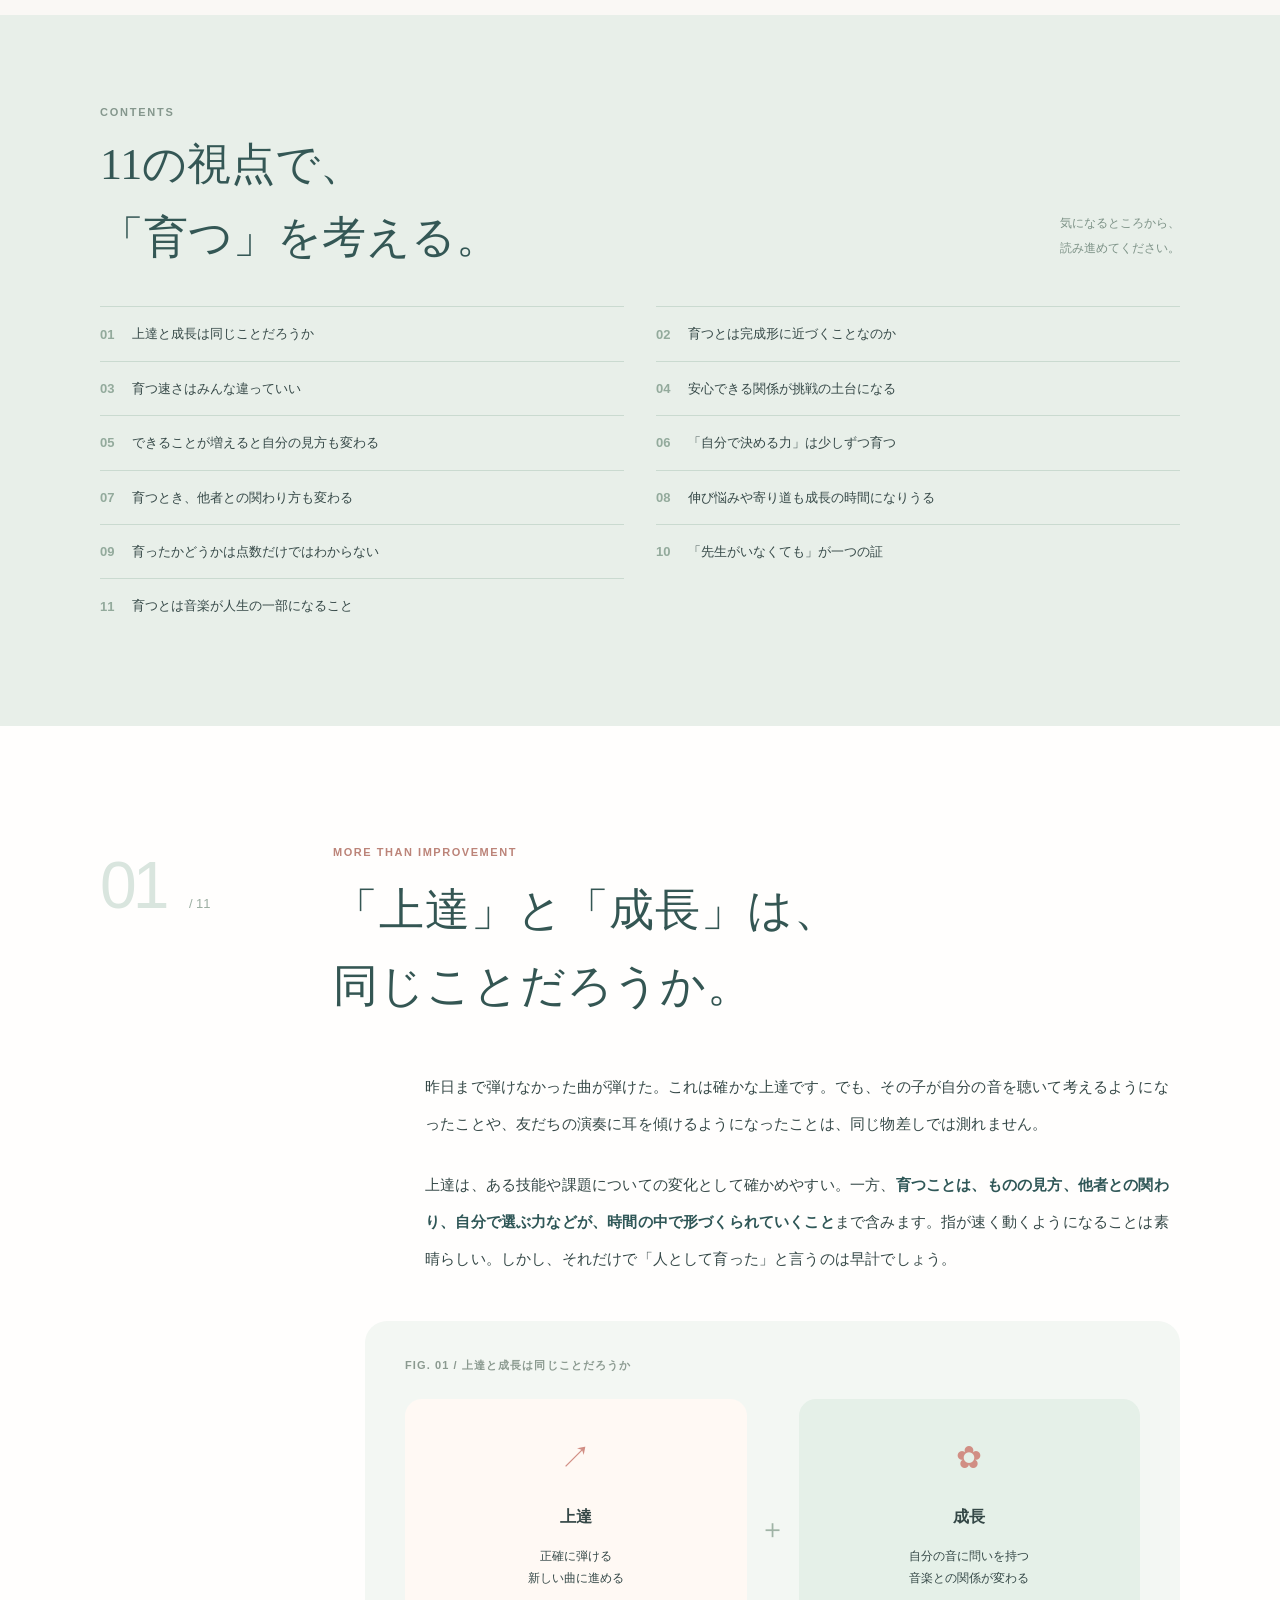
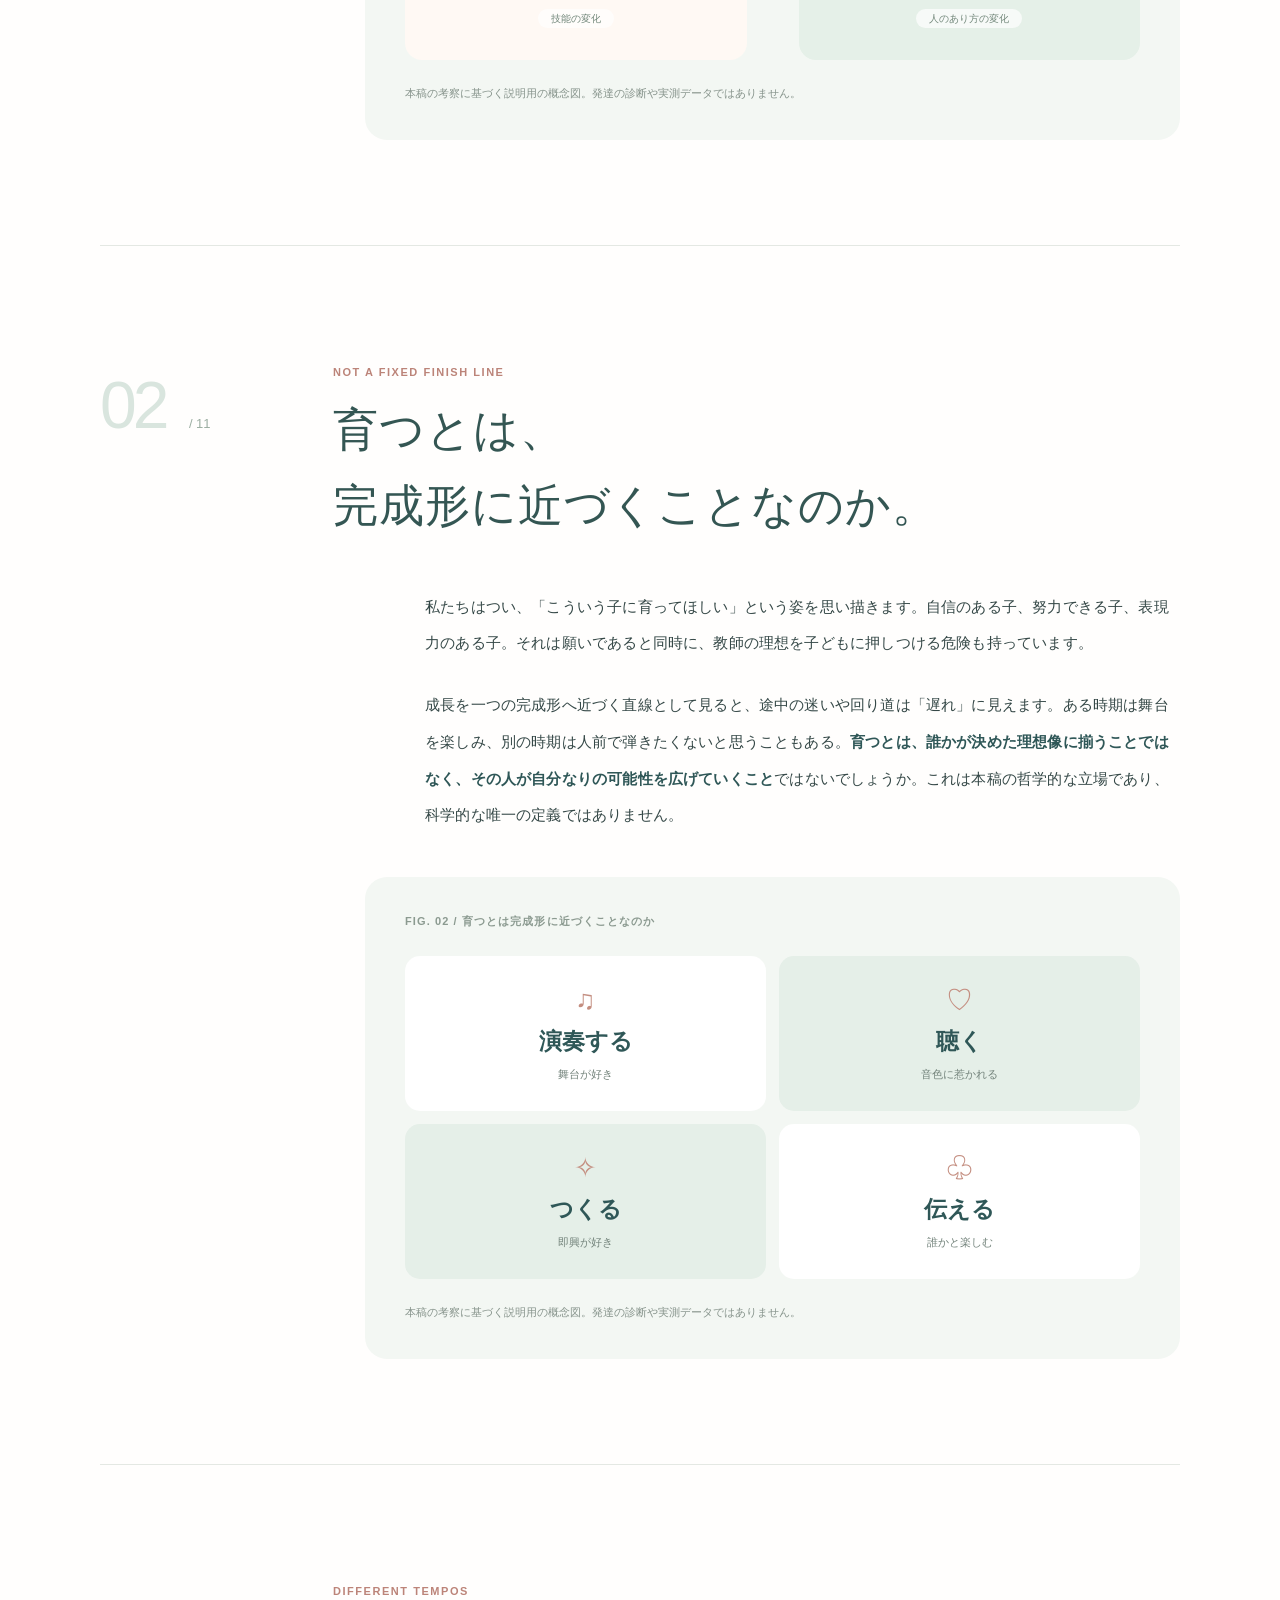
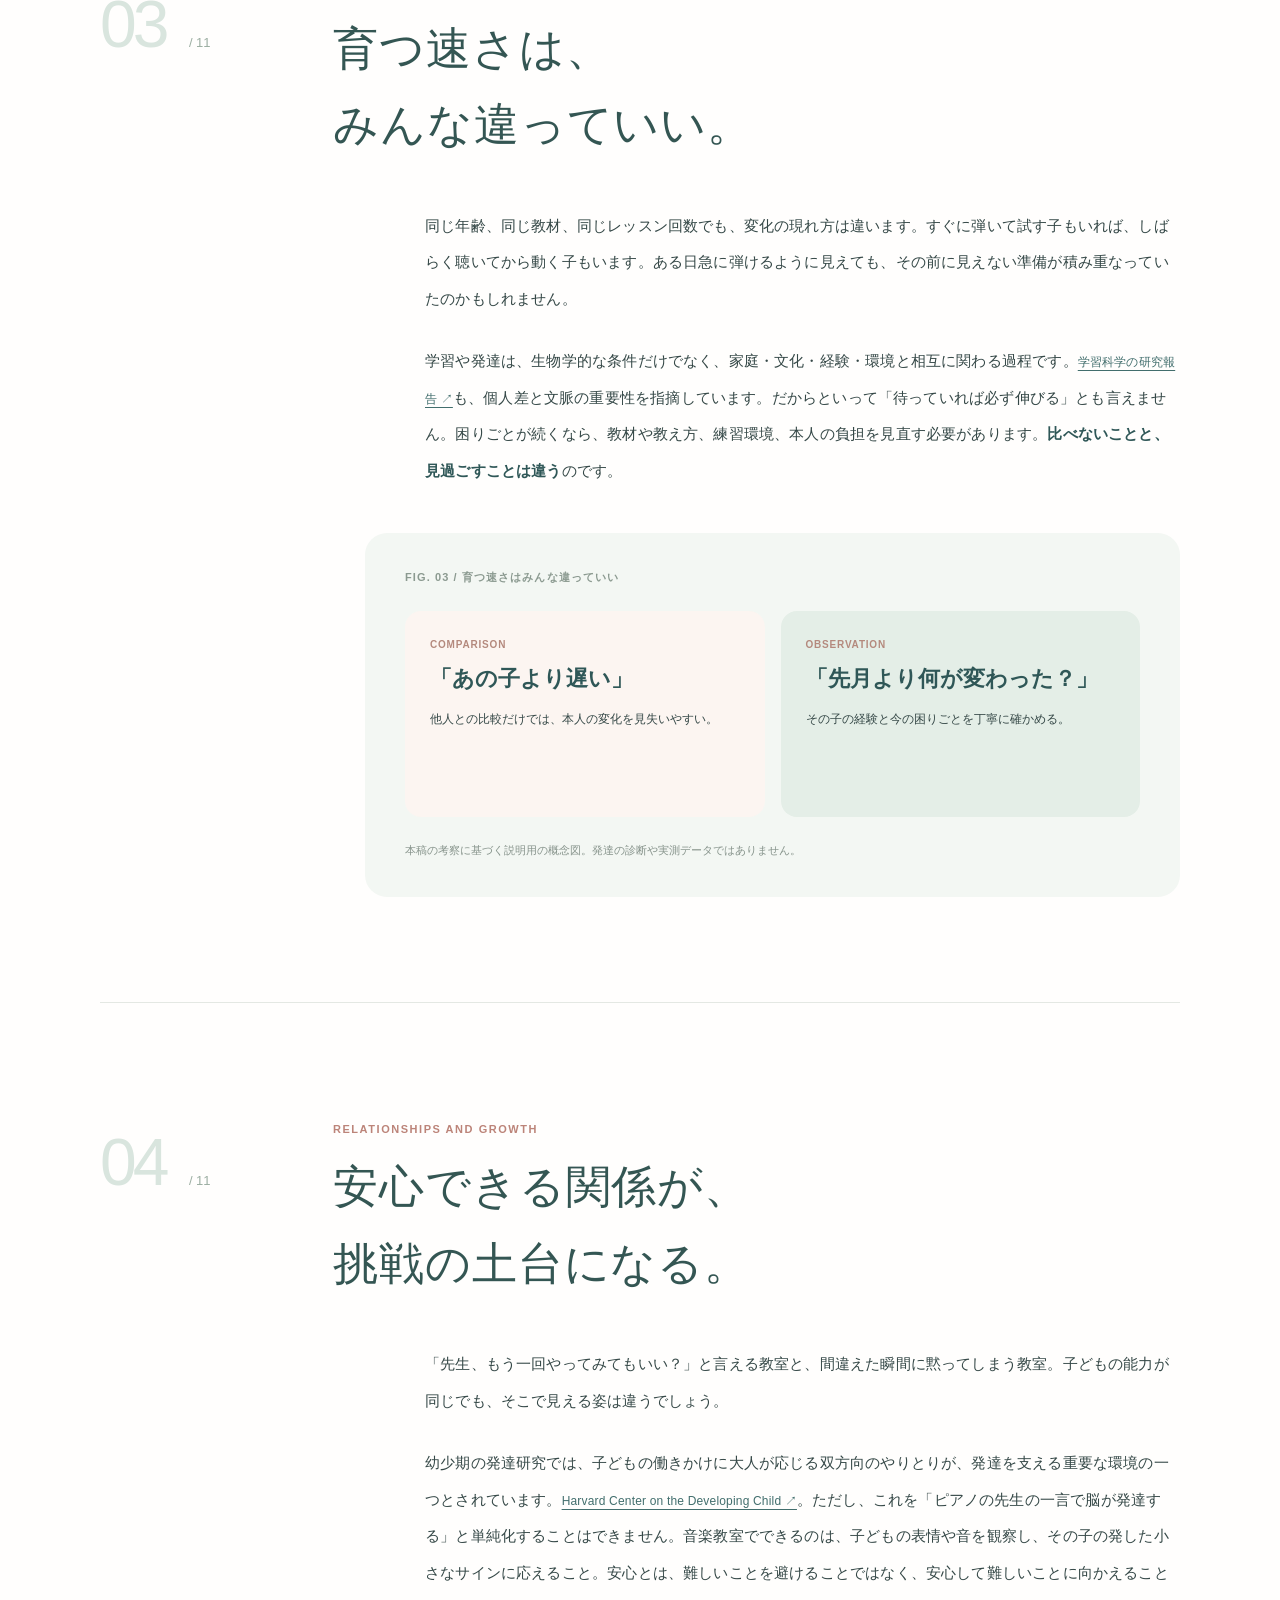
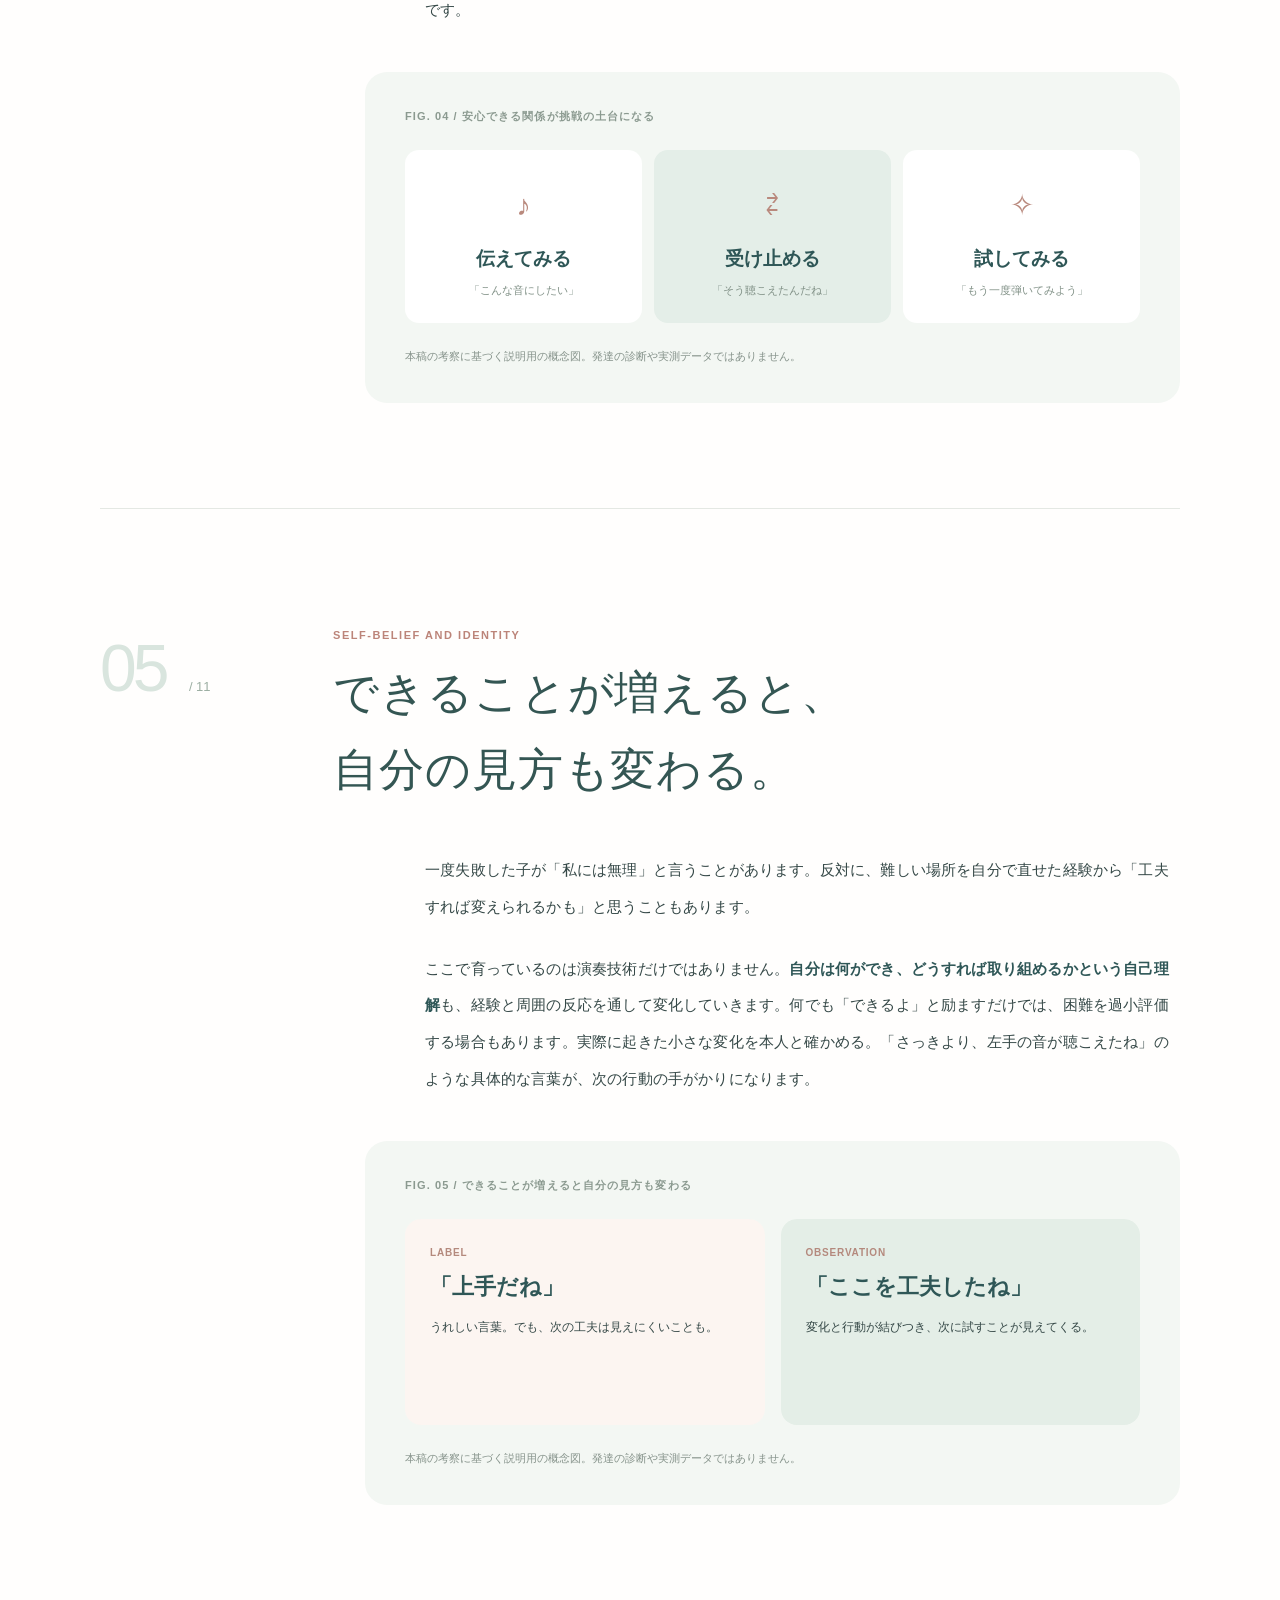
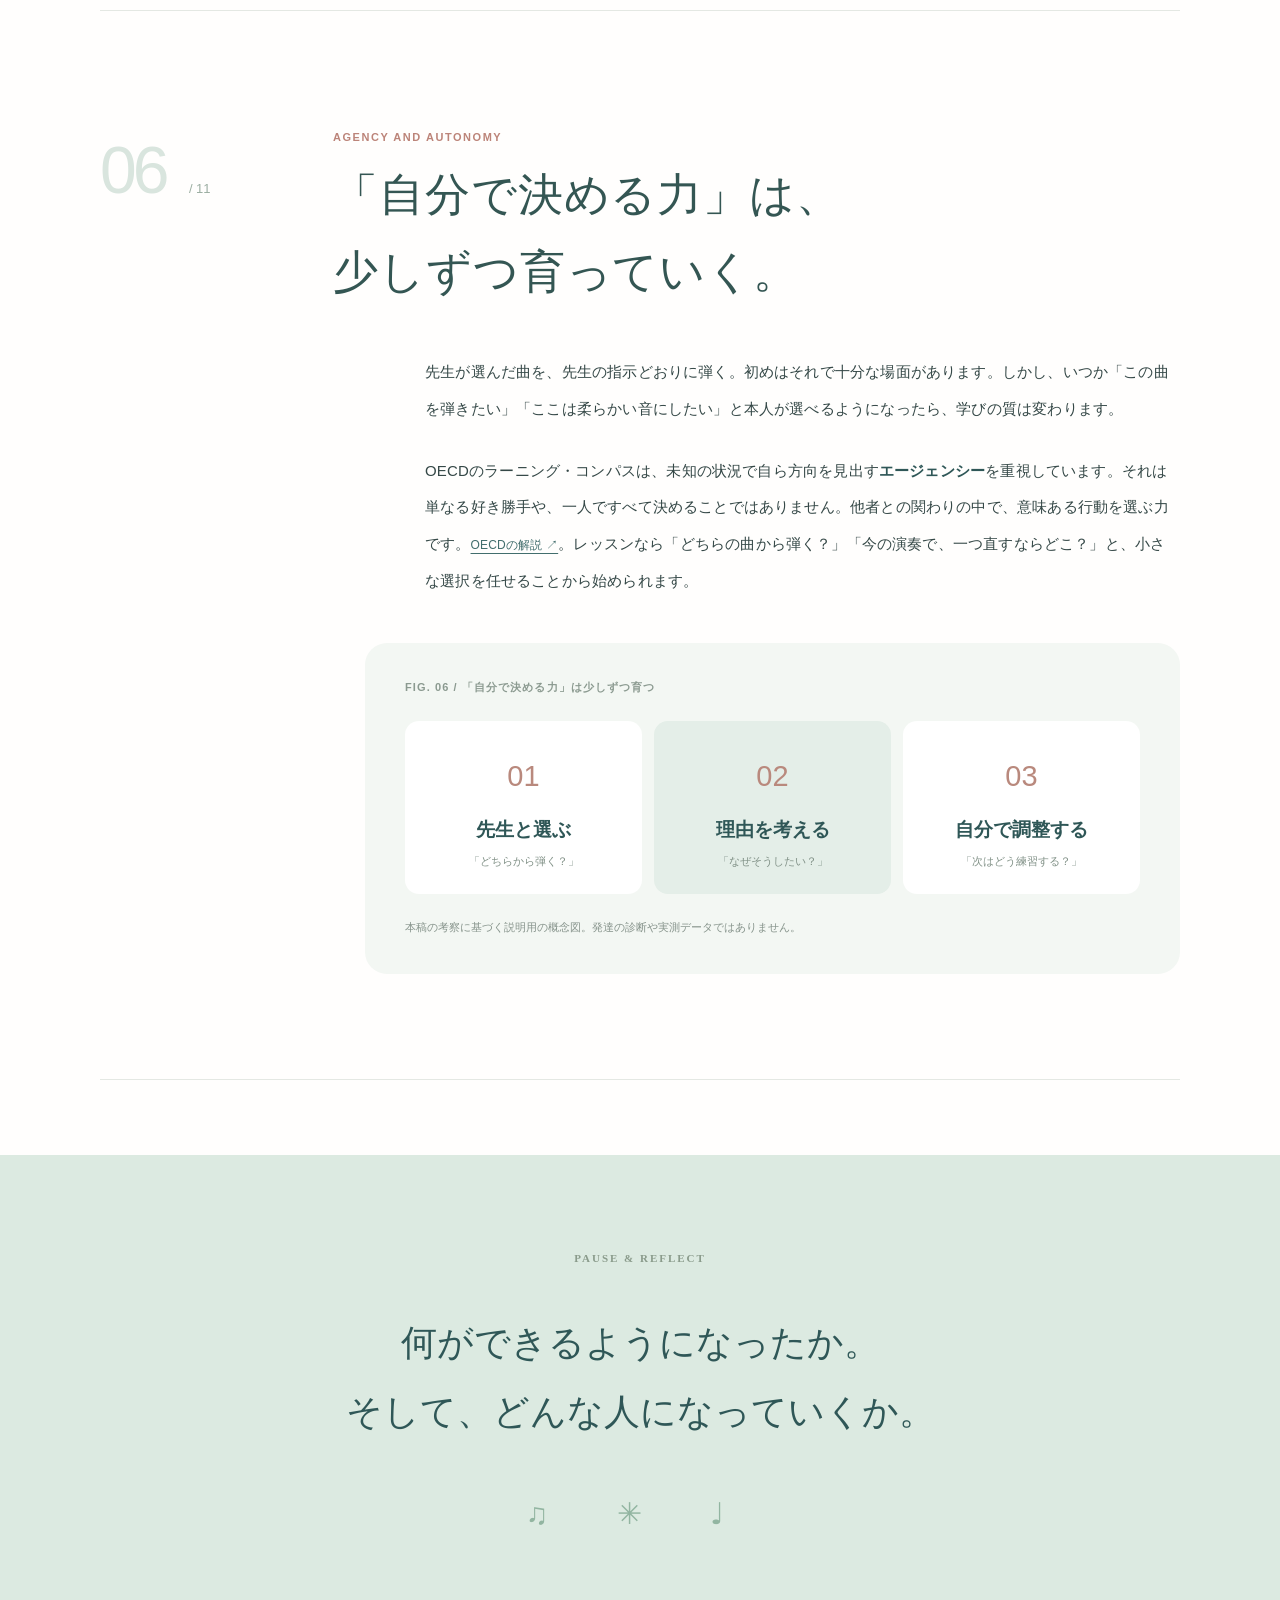
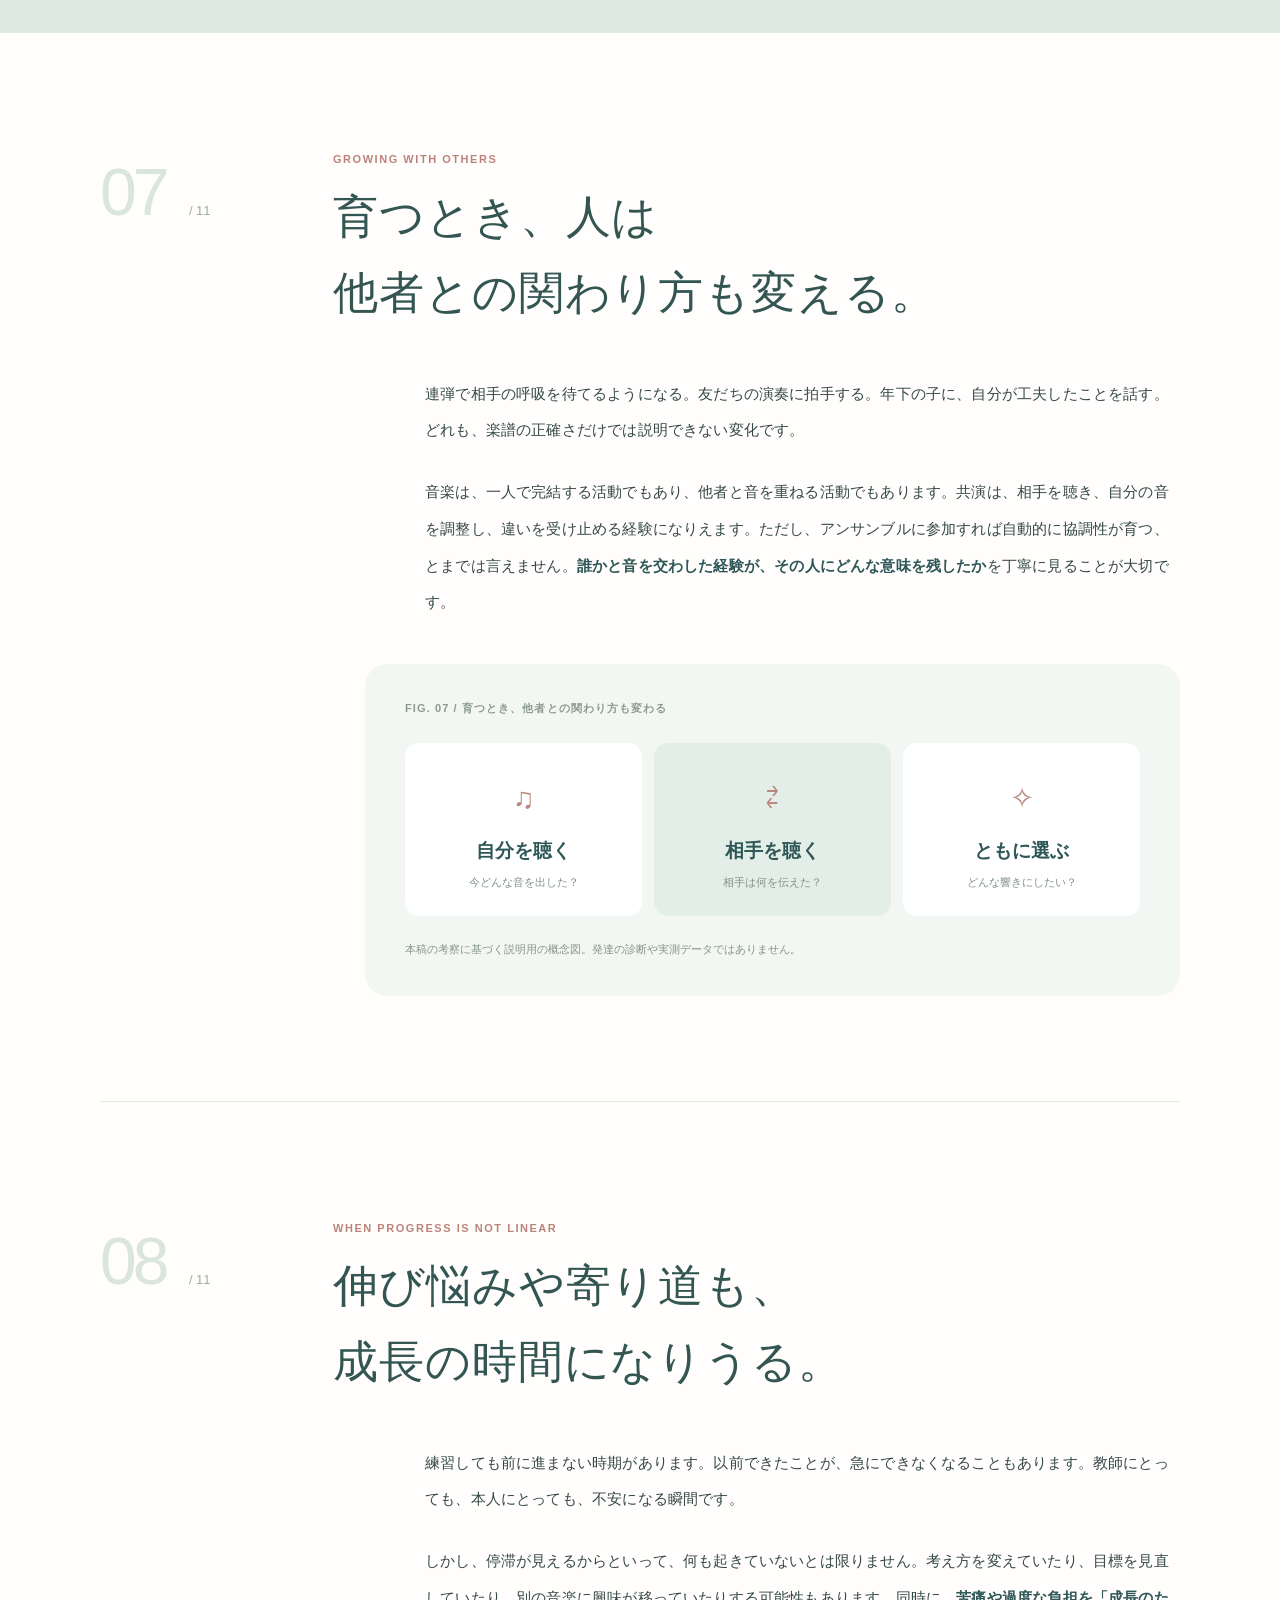
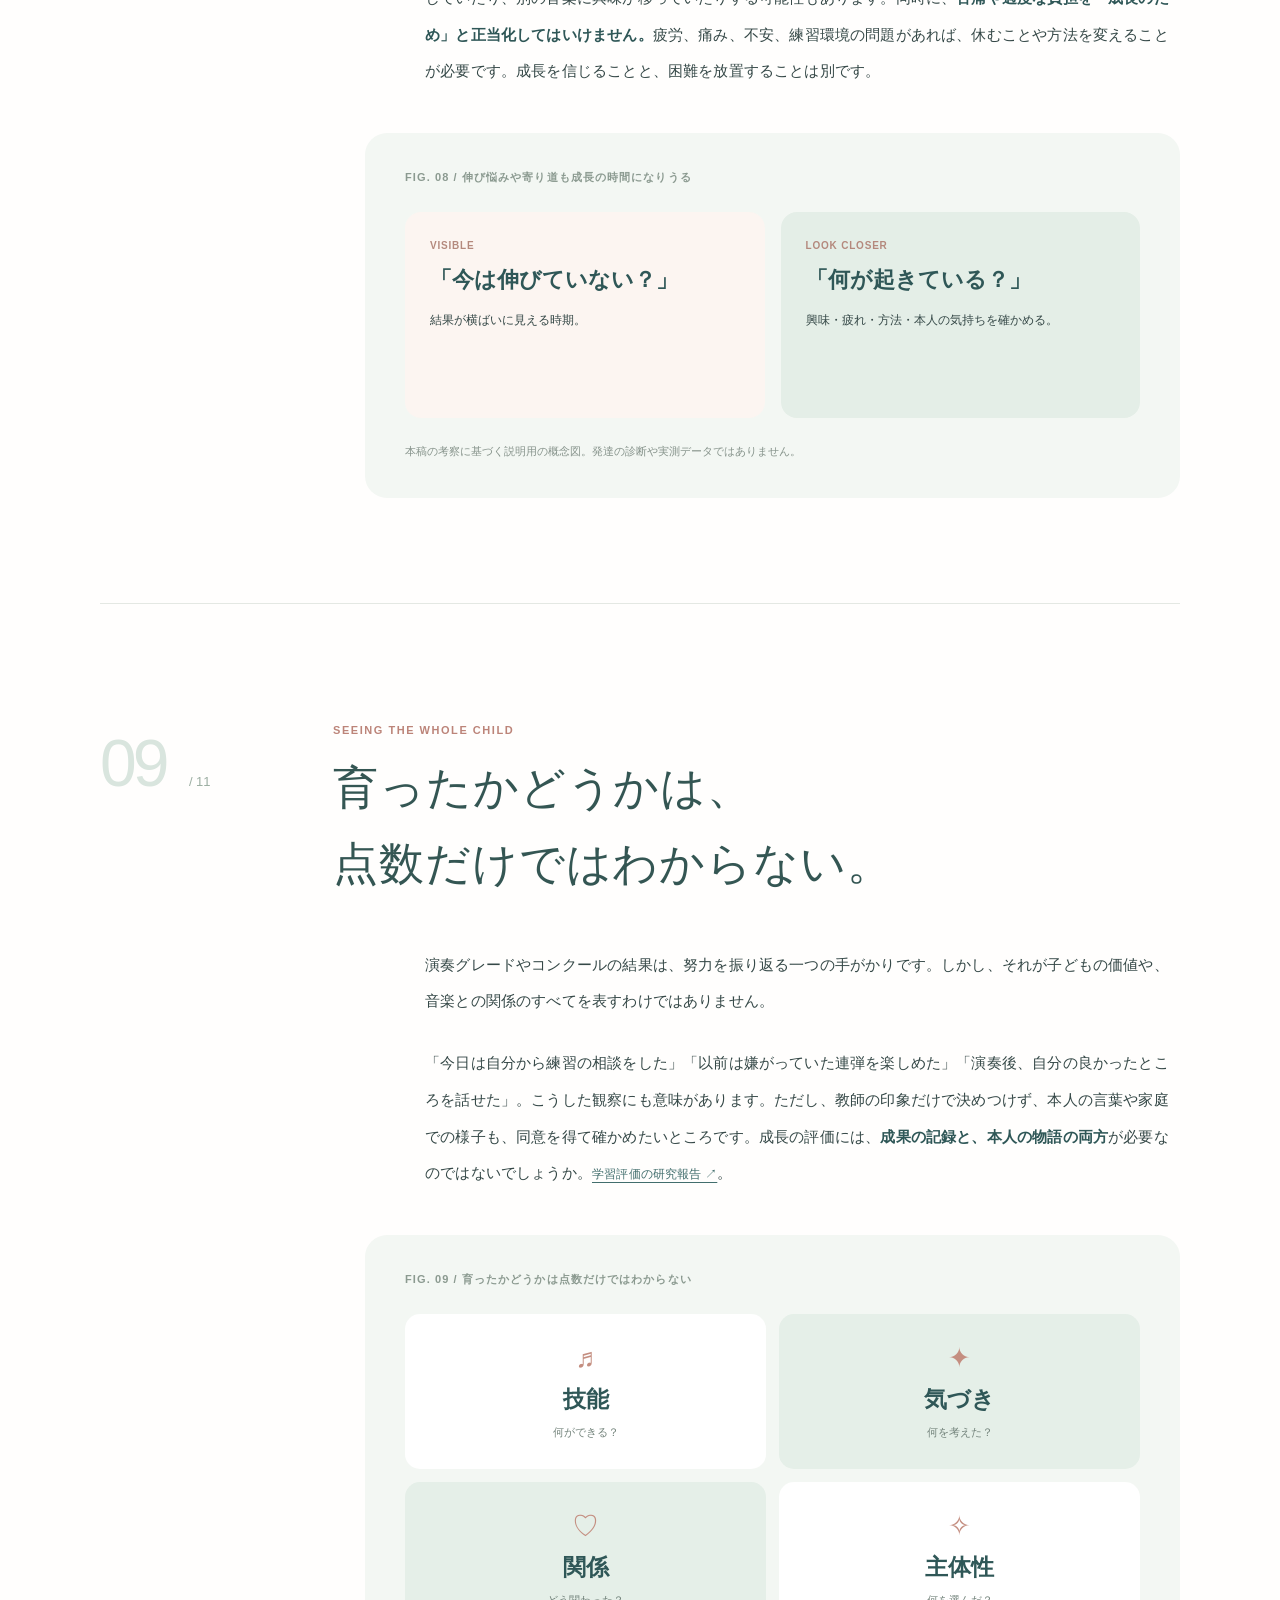
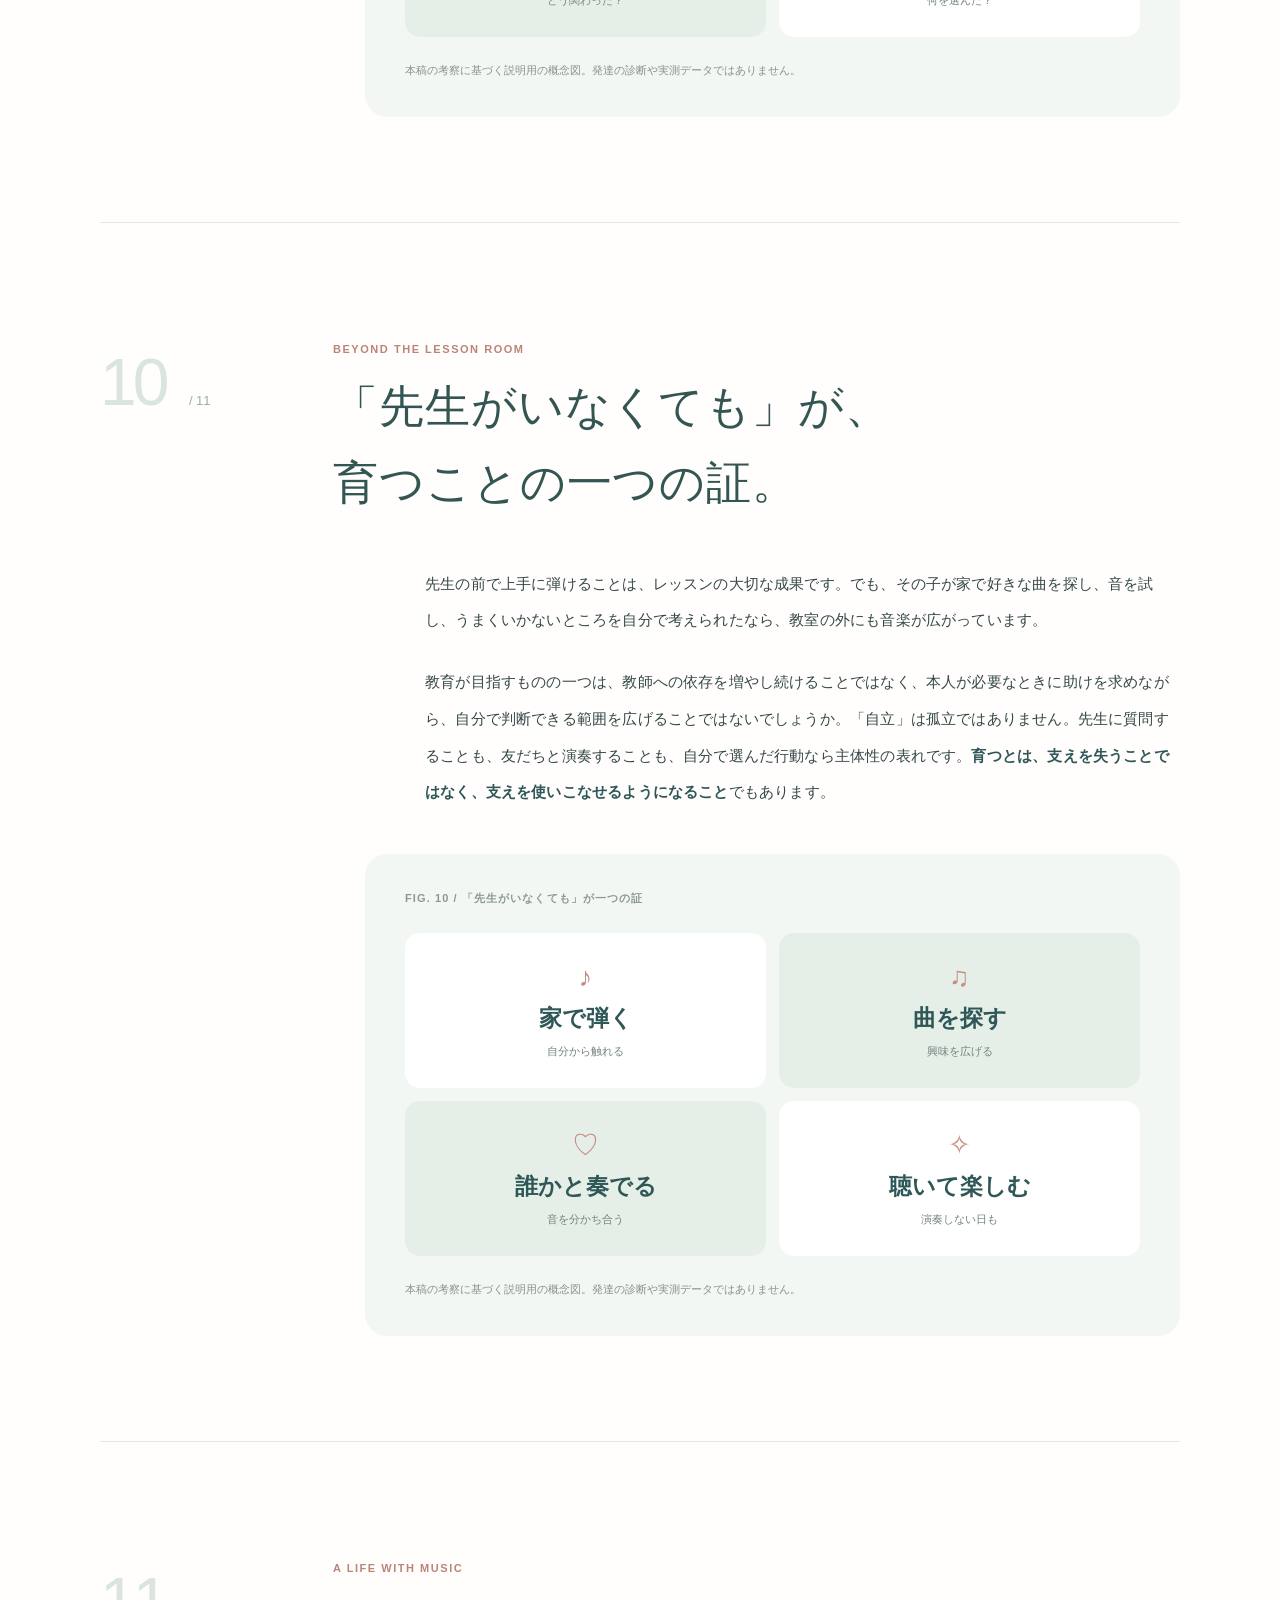
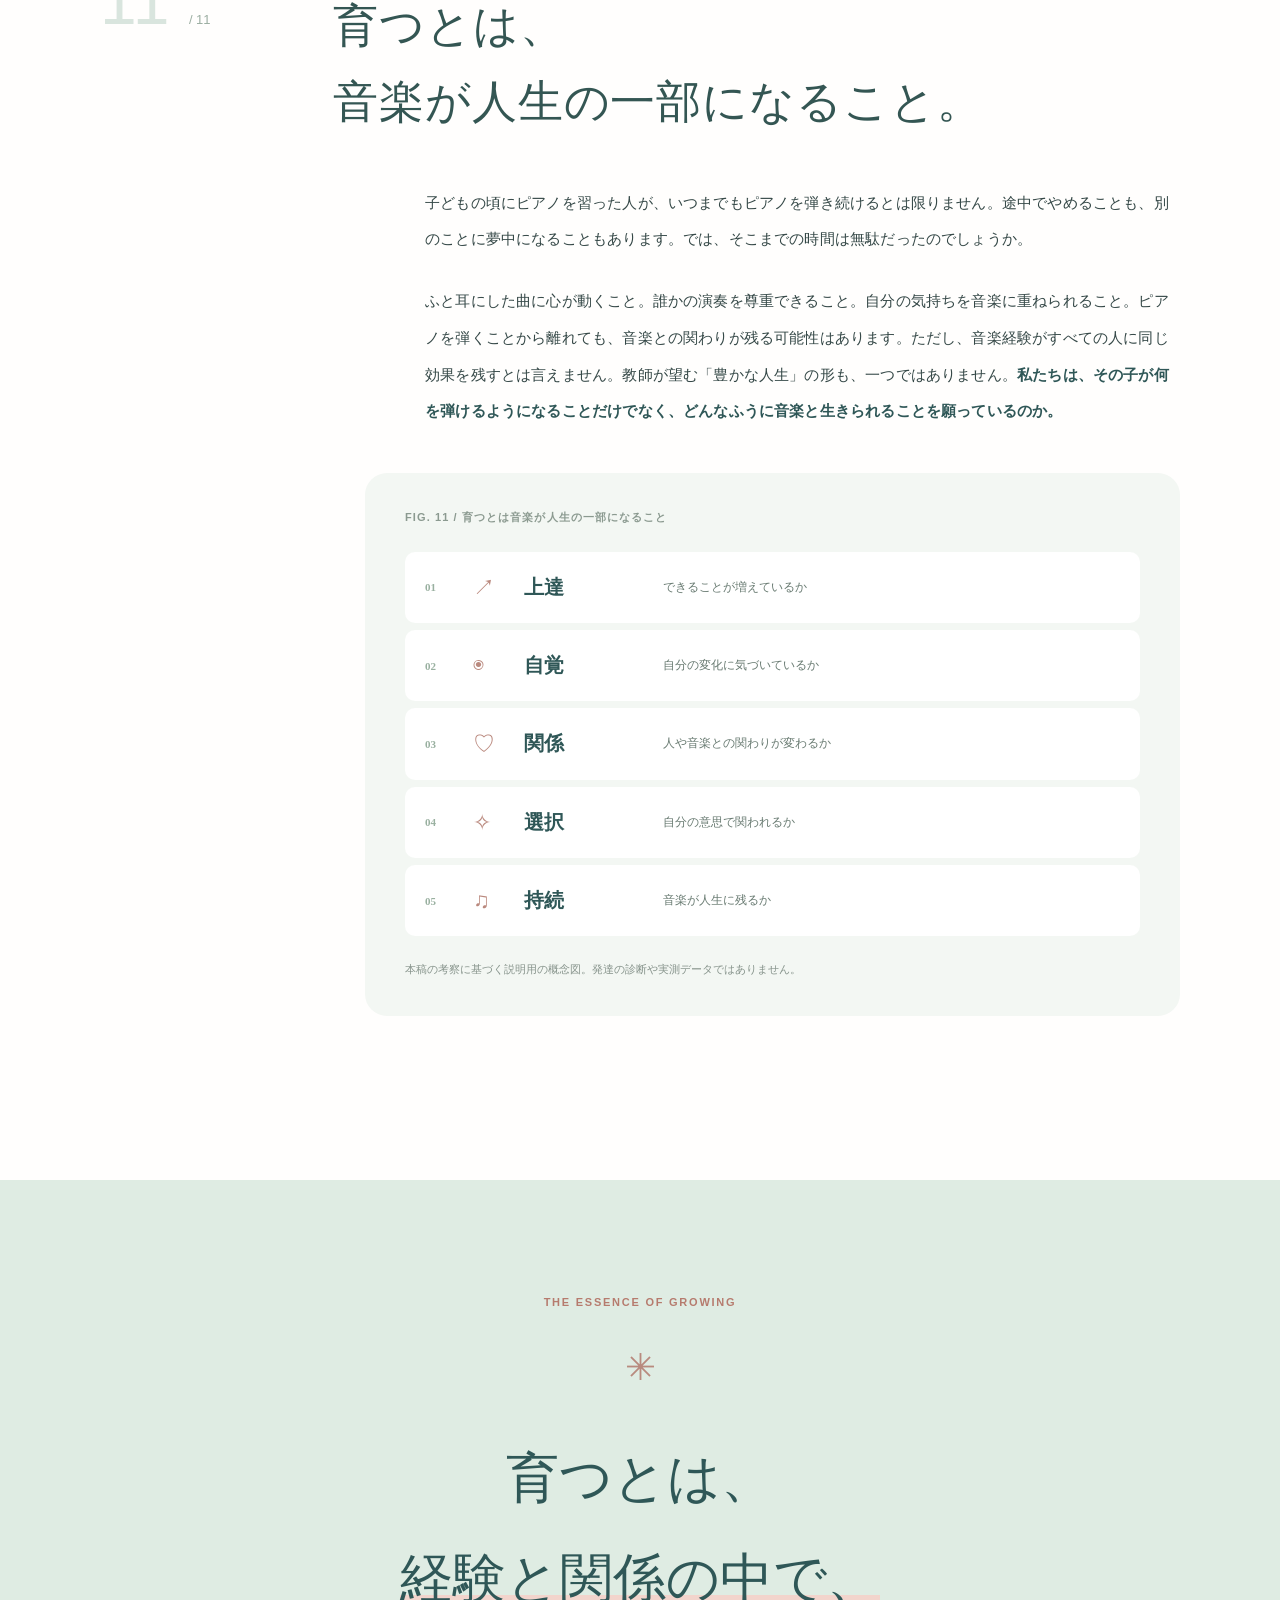
==== commit b6d9281c: "Correct growing essay hero headline to 育つとは何か" ====
--- a/grow/index.html
+++ b/grow/index.html
@@ -30,7 +30,7 @@
 <section class="hero" id="top"><div class="hero-inner"><div class="hero-copy">
 <p class="eyebrow"><span class="eyebrow-line"></span>A LITTLE ESSAY FOR PIANO TEACHERS</p>
 <p class="hero-preface">ピアノを教える、すべての人へ。</p>
-<h1 id="hero-title"><span class="hero-title-line">「学ぶ」とは</span><span class="hero-title-line hero-title-line-accent">何か。</span></h1>
+<h1 id="hero-title"><span class="hero-title-line">「育つ」とは</span><span class="hero-title-line hero-title-line-accent">何か。</span></h1>
 <p class="hero-description">弾けるようになった、その先に。<br>子どもの中では、<br>どんな未来が育っているのでしょう。</p>
 <div class="hero-actions"><a class="button button-main" href="#questions">問いから読みはじめる ↓</a><span class="read-meta">発達科学 × 教育哲学 × ピアノ教育</span></div>
 </div><div class="hero-visual"><img src="./hero.svg" alt="ピアノと成長する若木、音符を組み合わせたオリジナルイラスト" width="800" height="840" fetchpriority="high"><span class="visual-note note-one">notice.</span><span class="visual-note note-two">grow.</span></div></div>
